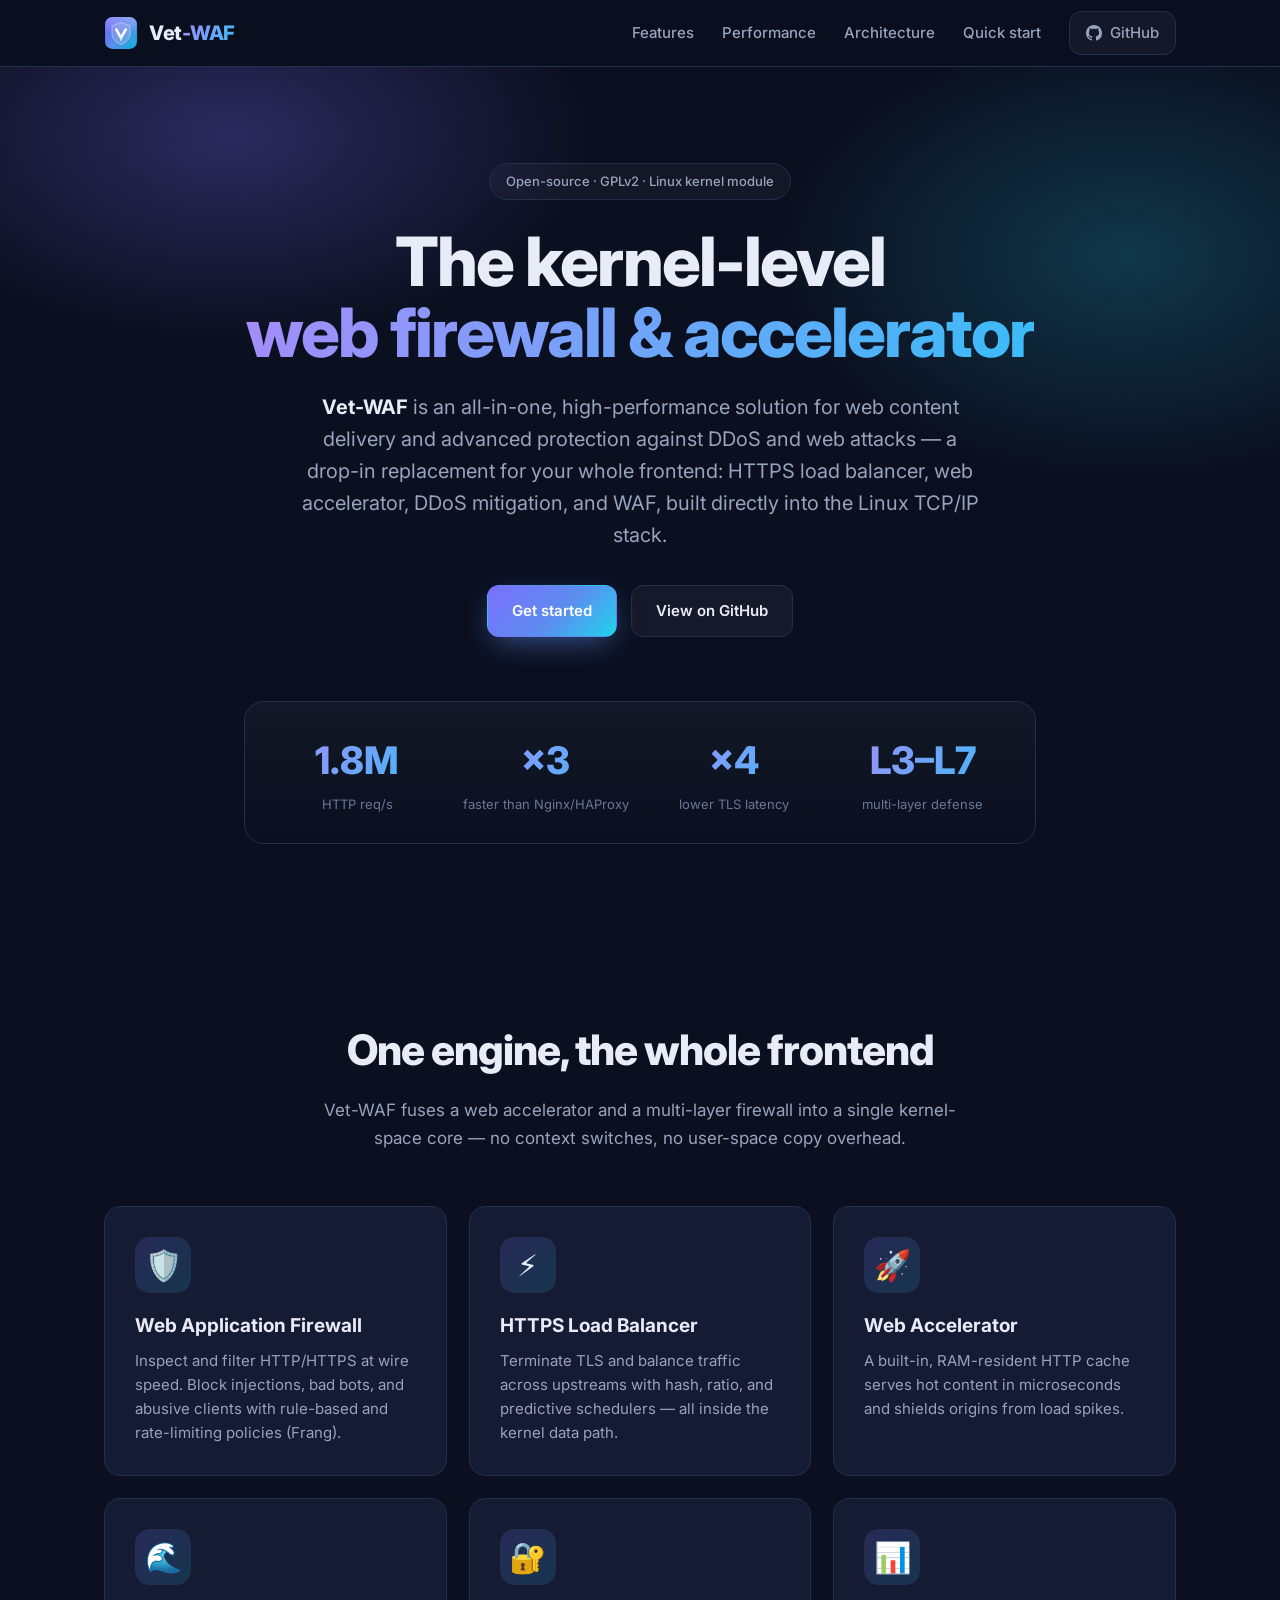
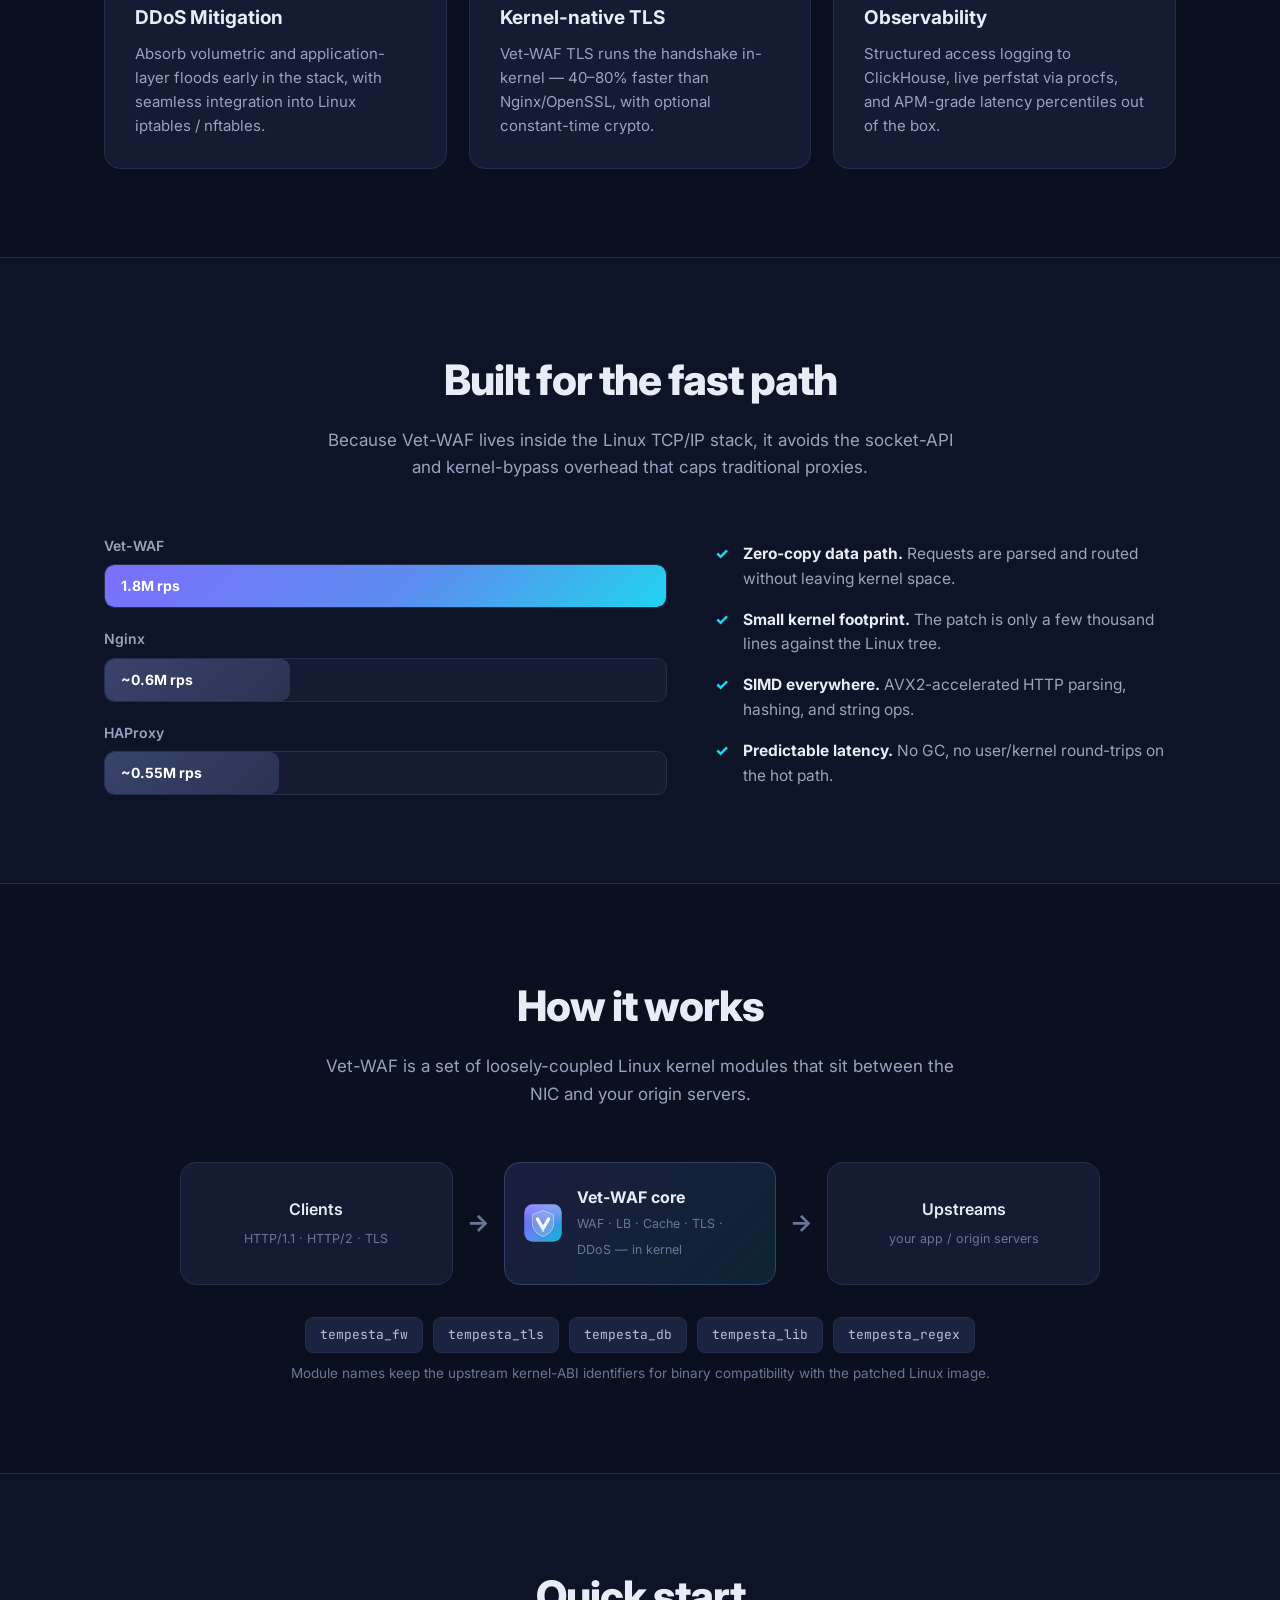
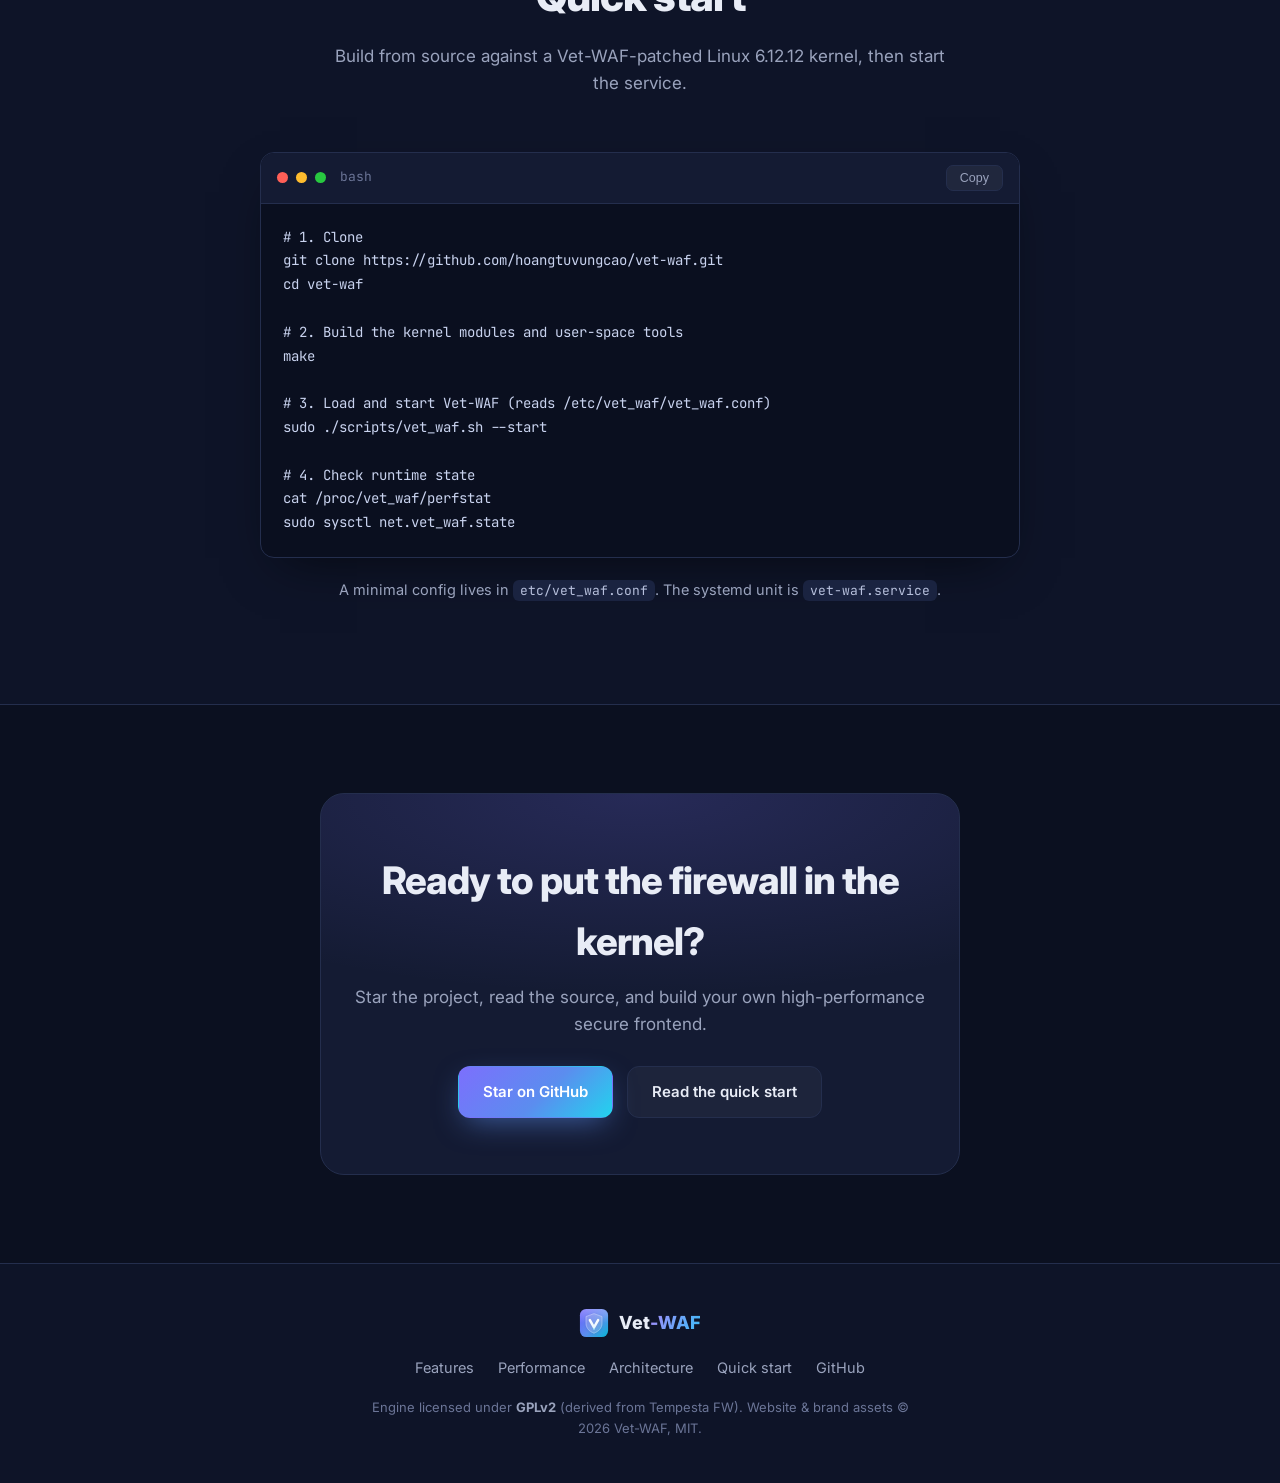
==== docs/index.html @ fe898db0 "Rebrand Tempesta FW → Vet-WAF and add GitHub Pages site Human-facing rebrand across sources, docs, c" ====
<!DOCTYPE html>
<html lang="en">
<head>
<meta charset="UTF-8">
<meta name="viewport" content="width=device-width, initial-scale=1.0">
<title>Vet-WAF — Kernel-level HTTPS Load Balancer, WAF &amp; ADC</title>
<meta name="description" content="Vet-WAF is an open-source, kernel-level hybrid of a web accelerator and a multi-layer firewall: an HTTPS load balancer, DDoS mitigation system, and web application firewall built into the Linux TCP/IP stack.">
<meta name="theme-color" content="#0b1020">
<link rel="canonical" href="https://hoangtuvungcao.github.io/vet-waf/">

<!-- Icons / PWA -->
<link rel="icon" href="assets/favicon.ico" sizes="any">
<link rel="icon" type="image/svg+xml" href="assets/favicon.svg">
<link rel="apple-touch-icon" href="assets/apple-touch-icon.png">
<link rel="manifest" href="site.webmanifest">

<!-- Open Graph / Twitter -->
<meta property="og:type" content="website">
<meta property="og:site_name" content="Vet-WAF">
<meta property="og:title" content="Vet-WAF — Kernel-level HTTPS Load Balancer, WAF &amp; ADC">
<meta property="og:description" content="Open-source, kernel-level hybrid of a web accelerator and a multi-layer firewall. Up to 1.8M HTTP req/s on commodity hardware.">
<meta property="og:url" content="https://hoangtuvungcao.github.io/vet-waf/">
<meta property="og:image" content="https://hoangtuvungcao.github.io/vet-waf/assets/og-image.png">
<meta name="twitter:card" content="summary_large_image">
<meta name="twitter:title" content="Vet-WAF — Kernel-level WAF &amp; ADC">
<meta name="twitter:description" content="Up to 1.8M HTTP req/s on commodity hardware. HTTPS load balancer · WAF · DDoS mitigation, built into the Linux kernel.">
<meta name="twitter:image" content="https://hoangtuvungcao.github.io/vet-waf/assets/og-image.png">

<link rel="preconnect" href="https://fonts.googleapis.com">
<link rel="preconnect" href="https://fonts.gstatic.com" crossorigin>
<link href="https://fonts.googleapis.com/css2?family=Inter:wght@400;500;600;700;800&family=JetBrains+Mono:wght@400;500&display=swap" rel="stylesheet">
<link rel="stylesheet" href="styles.css">
</head>
<body>

<!-- NAV -->
<header class="nav" id="nav">
  <div class="container nav__inner">
    <a class="brand" href="#top" aria-label="Vet-WAF home">
      <img src="assets/mark.svg" alt="" width="34" height="34" class="brand__mark">
      <span class="brand__name">Vet<span class="brand__accent">-WAF</span></span>
    </a>
    <nav class="nav__links" aria-label="Primary">
      <a href="#features">Features</a>
      <a href="#performance">Performance</a>
      <a href="#architecture">Architecture</a>
      <a href="#quickstart">Quick start</a>
      <a class="btn btn--ghost btn--sm" href="https://github.com/hoangtuvungcao/vet-waf" target="_blank" rel="noopener">
        <svg viewBox="0 0 16 16" width="16" height="16" aria-hidden="true" fill="currentColor"><path d="M8 0C3.58 0 0 3.58 0 8c0 3.54 2.29 6.53 5.47 7.59.4.07.55-.17.55-.38 0-.19-.01-.82-.01-1.49-2.01.37-2.53-.49-2.69-.94-.09-.23-.48-.94-.82-1.13-.28-.15-.68-.52-.01-.53.63-.01 1.08.58 1.23.82.72 1.21 1.87.87 2.33.66.07-.52.28-.87.51-1.07-1.78-.2-3.64-.89-3.64-3.95 0-.87.31-1.59.82-2.15-.08-.2-.36-1.02.08-2.12 0 0 .67-.21 2.2.82.64-.18 1.32-.27 2-.27.68 0 1.36.09 2 .27 1.53-1.04 2.2-.82 2.2-.82.44 1.1.16 1.92.08 2.12.51.56.82 1.27.82 2.15 0 3.07-1.87 3.75-3.65 3.95.29.25.54.73.54 1.48 0 1.07-.01 1.93-.01 2.2 0 .21.15.46.55.38A8.01 8.01 0 0 0 16 8c0-4.42-3.58-8-8-8z"/></svg>
        GitHub
      </a>
    </nav>
    <button class="nav__toggle" id="navToggle" aria-label="Toggle menu" aria-expanded="false">
      <span></span><span></span><span></span>
    </button>
  </div>
</header>

<main id="top">

<!-- HERO -->
<section class="hero">
  <div class="hero__glow" aria-hidden="true"></div>
  <div class="container hero__inner">
    <div class="badge">Open-source · GPLv2 · Linux kernel module</div>
    <h1 class="hero__title">
      The kernel-level<br>
      <span class="grad-text">web firewall &amp; accelerator</span>
    </h1>
    <p class="hero__lead">
      <strong>Vet-WAF</strong> is an all-in-one, high-performance solution for web content delivery
      and advanced protection against DDoS and web attacks — a drop-in replacement for your whole
      frontend: HTTPS load balancer, web accelerator, DDoS mitigation, and WAF, built directly into
      the Linux TCP/IP stack.
    </p>
    <div class="hero__cta">
      <a class="btn btn--primary" href="#quickstart">Get started</a>
      <a class="btn btn--ghost" href="https://github.com/hoangtuvungcao/vet-waf" target="_blank" rel="noopener">View on GitHub</a>
    </div>
    <div class="hero__stats">
      <div class="stat"><div class="stat__num">1.8M</div><div class="stat__label">HTTP req/s</div></div>
      <div class="stat"><div class="stat__num">×3</div><div class="stat__label">faster than Nginx/HAProxy</div></div>
      <div class="stat"><div class="stat__num">×4</div><div class="stat__label">lower TLS latency</div></div>
      <div class="stat"><div class="stat__num">L3–L7</div><div class="stat__label">multi-layer defense</div></div>
    </div>
  </div>
</section>

<!-- FEATURES -->
<section class="section" id="features">
  <div class="container">
    <div class="section__head">
      <h2 class="section__title">One engine, the whole frontend</h2>
      <p class="section__sub">Vet-WAF fuses a web accelerator and a multi-layer firewall into a single kernel-space core — no context switches, no user-space copy overhead.</p>
    </div>
    <div class="grid grid--3">
      <article class="card">
        <div class="card__icon">🛡️</div>
        <h3>Web Application Firewall</h3>
        <p>Inspect and filter HTTP/HTTPS at wire speed. Block injections, bad bots, and abusive clients with rule-based and rate-limiting policies (Frang).</p>
      </article>
      <article class="card">
        <div class="card__icon">⚡</div>
        <h3>HTTPS Load Balancer</h3>
        <p>Terminate TLS and balance traffic across upstreams with hash, ratio, and predictive schedulers — all inside the kernel data path.</p>
      </article>
      <article class="card">
        <div class="card__icon">🚀</div>
        <h3>Web Accelerator</h3>
        <p>A built-in, RAM-resident HTTP cache serves hot content in microseconds and shields origins from load spikes.</p>
      </article>
      <article class="card">
        <div class="card__icon">🌊</div>
        <h3>DDoS Mitigation</h3>
        <p>Absorb volumetric and application-layer floods early in the stack, with seamless integration into Linux iptables / nftables.</p>
      </article>
      <article class="card">
        <div class="card__icon">🔐</div>
        <h3>Kernel-native TLS</h3>
        <p>Vet-WAF TLS runs the handshake in-kernel — 40–80% faster than Nginx/OpenSSL, with optional constant-time crypto.</p>
      </article>
      <article class="card">
        <div class="card__icon">📊</div>
        <h3>Observability</h3>
        <p>Structured access logging to ClickHouse, live perfstat via procfs, and APM-grade latency percentiles out of the box.</p>
      </article>
    </div>
  </div>
</section>

<!-- PERFORMANCE -->
<section class="section section--alt" id="performance">
  <div class="container">
    <div class="section__head">
      <h2 class="section__title">Built for the fast path</h2>
      <p class="section__sub">Because Vet-WAF lives inside the Linux TCP/IP stack, it avoids the socket-API and kernel-bypass overhead that caps traditional proxies.</p>
    </div>
    <div class="perf">
      <div class="perf__bars">
        <div class="bar"><span class="bar__name">Vet-WAF</span><div class="bar__track"><div class="bar__fill" style="--w:100%"><b>1.8M rps</b></div></div></div>
        <div class="bar"><span class="bar__name">Nginx</span><div class="bar__track"><div class="bar__fill bar__fill--muted" style="--w:33%"><b>~0.6M rps</b></div></div></div>
        <div class="bar"><span class="bar__name">HAProxy</span><div class="bar__track"><div class="bar__fill bar__fill--muted" style="--w:31%"><b>~0.55M rps</b></div></div></div>
      </div>
      <ul class="perf__points">
        <li><b>Zero-copy data path.</b> Requests are parsed and routed without leaving kernel space.</li>
        <li><b>Small kernel footprint.</b> The patch is only a few thousand lines against the Linux tree.</li>
        <li><b>SIMD everywhere.</b> AVX2-accelerated HTTP parsing, hashing, and string ops.</li>
        <li><b>Predictable latency.</b> No GC, no user/kernel round-trips on the hot path.</li>
      </ul>
    </div>
  </div>
</section>

<!-- ARCHITECTURE -->
<section class="section" id="architecture">
  <div class="container">
    <div class="section__head">
      <h2 class="section__title">How it works</h2>
      <p class="section__sub">Vet-WAF is a set of loosely-coupled Linux kernel modules that sit between the NIC and your origin servers.</p>
    </div>
    <div class="arch">
      <div class="arch__row">
        <div class="node node--client">Clients<br><small>HTTP/1.1 · HTTP/2 · TLS</small></div>
        <div class="arrow">→</div>
        <div class="node node--core">
          <img src="assets/mark.svg" alt="" width="40" height="40">
          <div>
            <b>Vet-WAF core</b><br>
            <small>WAF · LB · Cache · TLS · DDoS — in kernel</small>
          </div>
        </div>
        <div class="arrow">→</div>
        <div class="node node--origin">Upstreams<br><small>your app / origin servers</small></div>
      </div>
      <div class="arch__mods">
        <span class="mod">tempesta_fw</span>
        <span class="mod">tempesta_tls</span>
        <span class="mod">tempesta_db</span>
        <span class="mod">tempesta_lib</span>
        <span class="mod">tempesta_regex</span>
      </div>
      <p class="arch__note">Module names keep the upstream kernel-ABI identifiers for binary compatibility with the patched Linux image.</p>
    </div>
  </div>
</section>

<!-- QUICK START -->
<section class="section section--alt" id="quickstart">
  <div class="container">
    <div class="section__head">
      <h2 class="section__title">Quick start</h2>
      <p class="section__sub">Build from source against a Vet-WAF-patched Linux 6.12.12 kernel, then start the service.</p>
    </div>
    <div class="code">
      <div class="code__bar">
        <span class="dot"></span><span class="dot"></span><span class="dot"></span>
        <span class="code__title">bash</span>
        <button class="code__copy" data-copy>Copy</button>
      </div>
<pre><code># 1. Clone
git clone https://github.com/hoangtuvungcao/vet-waf.git
cd vet-waf

# 2. Build the kernel modules and user-space tools
make

# 3. Load and start Vet-WAF (reads /etc/vet_waf/vet_waf.conf)
sudo ./scripts/vet_waf.sh --start

# 4. Check runtime state
cat /proc/vet_waf/perfstat
sudo sysctl net.vet_waf.state
</code></pre>
    </div>
    <p class="quickstart__hint">A minimal config lives in <code>etc/vet_waf.conf</code>. The systemd unit is <code>vet-waf.service</code>.</p>
  </div>
</section>

<!-- CTA -->
<section class="cta">
  <div class="container cta__inner">
    <h2>Ready to put the firewall in the kernel?</h2>
    <p>Star the project, read the source, and build your own high-performance secure frontend.</p>
    <div class="hero__cta">
      <a class="btn btn--primary" href="https://github.com/hoangtuvungcao/vet-waf" target="_blank" rel="noopener">Star on GitHub</a>
      <a class="btn btn--ghost" href="#quickstart">Read the quick start</a>
    </div>
  </div>
</section>

</main>

<!-- FOOTER -->
<footer class="footer">
  <div class="container footer__inner">
    <div class="footer__brand">
      <img src="assets/mark.svg" alt="" width="30" height="30">
      <span class="brand__name">Vet<span class="brand__accent">-WAF</span></span>
    </div>
    <nav class="footer__links" aria-label="Footer">
      <a href="#features">Features</a>
      <a href="#performance">Performance</a>
      <a href="#architecture">Architecture</a>
      <a href="#quickstart">Quick start</a>
      <a href="https://github.com/hoangtuvungcao/vet-waf" target="_blank" rel="noopener">GitHub</a>
    </nav>
    <p class="footer__legal">
      Engine licensed under <b>GPLv2</b> (derived from Tempesta FW). Website &amp; brand assets © 2026 Vet-WAF, MIT.
    </p>
  </div>
</footer>

<script src="main.js"></script>
</body>
</html>
---- docs/styles.css ----
/* ============ Vet-WAF site ============ */
:root{
  --bg:#0b1020;
  --bg-alt:#0e1428;
  --surface:#141b33;
  --surface-2:#1a2340;
  --border:#242e4d;
  --text:#e8ecf6;
  --muted:#9aa3bd;
  --muted-2:#6b7597;
  --indigo:#6d5efc;
  --blue:#5b8def;
  --cyan:#22d3ee;
  --grad:linear-gradient(135deg,#7c6ffd 0%,#5b8def 55%,#22d3ee 100%);
  --grad-text:linear-gradient(120deg,#a78bfa,#38bdf8);
  --radius:16px;
  --shadow:0 20px 50px -20px rgba(0,0,0,.6);
  --container:1120px;
}
*{box-sizing:border-box}
html{scroll-behavior:smooth}
body{
  margin:0;background:var(--bg);color:var(--text);
  font-family:'Inter',system-ui,-apple-system,'Segoe UI',Roboto,sans-serif;
  line-height:1.6;-webkit-font-smoothing:antialiased;overflow-x:hidden;
}
a{color:inherit;text-decoration:none}
img{max-width:100%;display:block}
.container{width:100%;max-width:var(--container);margin:0 auto;padding:0 24px}
.grad-text{background:var(--grad-text);-webkit-background-clip:text;background-clip:text;color:transparent}

/* ---- buttons ---- */
.btn{
  display:inline-flex;align-items:center;gap:8px;justify-content:center;
  padding:13px 24px;border-radius:12px;font-weight:600;font-size:15px;
  border:1px solid transparent;cursor:pointer;transition:transform .15s ease,box-shadow .2s ease,background .2s ease;
}
.btn:hover{transform:translateY(-2px)}
.btn--primary{background:var(--grad);color:#fff;box-shadow:0 10px 30px -8px rgba(91,141,239,.6)}
.btn--primary:hover{box-shadow:0 16px 40px -8px rgba(91,141,239,.75)}
.btn--ghost{background:rgba(255,255,255,.04);border-color:var(--border);color:var(--text)}
.btn--ghost:hover{background:rgba(255,255,255,.08);border-color:#33406b}
.btn--sm{padding:9px 16px;font-size:14px}

/* ---- nav ---- */
.nav{position:sticky;top:0;z-index:50;backdrop-filter:blur(12px);
  background:rgba(11,16,32,.72);border-bottom:1px solid var(--border)}
.nav__inner{display:flex;align-items:center;justify-content:space-between;height:66px}
.brand{display:flex;align-items:center;gap:11px;font-weight:800;font-size:20px;letter-spacing:-.5px}
.brand__accent{background:var(--grad-text);-webkit-background-clip:text;background-clip:text;color:transparent}
.nav__links{display:flex;align-items:center;gap:28px}
.nav__links a{color:var(--muted);font-weight:500;font-size:15px;transition:color .15s}
.nav__links a:hover{color:var(--text)}
.nav__toggle{display:none;flex-direction:column;gap:5px;background:none;border:0;cursor:pointer;padding:8px}
.nav__toggle span{width:24px;height:2px;background:var(--text);border-radius:2px;transition:.25s}

/* ---- hero ---- */
.hero{position:relative;padding:96px 0 84px;overflow:hidden}
.hero__glow{position:absolute;inset:0;z-index:0;pointer-events:none;
  background:
    radial-gradient(600px 340px at 18% 8%,rgba(124,111,253,.28),transparent 60%),
    radial-gradient(560px 360px at 88% 22%,rgba(34,211,238,.20),transparent 62%);}
.hero__inner{position:relative;z-index:1;text-align:center;max-width:840px}
.badge{display:inline-block;padding:7px 16px;border:1px solid var(--border);
  border-radius:100px;background:rgba(255,255,255,.03);color:var(--muted);
  font-size:13px;font-weight:500;margin-bottom:26px}
.hero__title{font-size:clamp(38px,6vw,68px);line-height:1.05;font-weight:800;
  letter-spacing:-2px;margin:0 0 22px}
.hero__lead{font-size:clamp(16px,2.2vw,20px);color:var(--muted);max-width:680px;margin:0 auto 34px}
.hero__lead strong{color:var(--text)}
.hero__cta{display:flex;gap:14px;justify-content:center;flex-wrap:wrap}
.hero__stats{display:grid;grid-template-columns:repeat(4,1fr);gap:20px;
  margin-top:64px;padding:28px;border:1px solid var(--border);border-radius:20px;
  background:linear-gradient(180deg,rgba(255,255,255,.03),rgba(255,255,255,0))}
.stat__num{font-size:clamp(26px,4vw,38px);font-weight:800;
  background:var(--grad-text);-webkit-background-clip:text;background-clip:text;color:transparent}
.stat__label{font-size:13px;color:var(--muted-2);margin-top:4px}

/* ---- sections ---- */
.section{padding:88px 0}
.section--alt{background:var(--bg-alt);border-top:1px solid var(--border);border-bottom:1px solid var(--border)}
.section__head{text-align:center;max-width:640px;margin:0 auto 54px}
.section__title{font-size:clamp(28px,4vw,42px);font-weight:800;letter-spacing:-1px;margin:0 0 14px}
.section__sub{color:var(--muted);font-size:17px;margin:0}

/* ---- grid / cards ---- */
.grid{display:grid;gap:22px}
.grid--3{grid-template-columns:repeat(3,1fr)}
.card{padding:30px;border:1px solid var(--border);border-radius:var(--radius);
  background:var(--surface);transition:transform .18s ease,border-color .18s ease,box-shadow .18s ease}
.card:hover{transform:translateY(-4px);border-color:#33406b;box-shadow:var(--shadow)}
.card__icon{font-size:30px;width:56px;height:56px;display:grid;place-items:center;
  border-radius:14px;background:linear-gradient(135deg,rgba(124,111,253,.18),rgba(34,211,238,.14));
  border:1px solid var(--border);margin-bottom:18px}
.card h3{margin:0 0 8px;font-size:19px;font-weight:700}
.card p{margin:0;color:var(--muted);font-size:15px}

/* ---- performance ---- */
.perf{display:grid;grid-template-columns:1.1fr .9fr;gap:48px;align-items:center}
.perf__bars{display:flex;flex-direction:column;gap:20px}
.bar__name{display:block;font-size:14px;color:var(--muted);margin-bottom:7px;font-weight:600}
.bar__track{background:var(--surface);border:1px solid var(--border);border-radius:10px;height:44px;overflow:hidden}
.bar__fill{height:100%;width:var(--w);background:var(--grad);display:flex;align-items:center;
  padding-left:16px;border-radius:9px;animation:grow 1.1s cubic-bezier(.2,.8,.2,1) both}
.bar__fill b{color:#fff;font-size:14px;font-weight:700}
.bar__fill--muted{background:linear-gradient(135deg,#39436b,#2b3352)}
@keyframes grow{from{width:0}}
.perf__points{list-style:none;padding:0;margin:0;display:flex;flex-direction:column;gap:16px}
.perf__points li{padding-left:28px;position:relative;color:var(--muted);font-size:15.5px}
.perf__points li b{color:var(--text)}
.perf__points li::before{content:"✓";position:absolute;left:0;top:0;color:var(--cyan);font-weight:800}

/* ---- architecture ---- */
.arch{max-width:920px;margin:0 auto;text-align:center}
.arch__row{display:flex;align-items:stretch;justify-content:center;gap:14px;flex-wrap:wrap}
.node{flex:1;min-width:180px;padding:22px 18px;border:1px solid var(--border);border-radius:var(--radius);
  background:var(--surface);font-weight:600;display:flex;flex-direction:column;justify-content:center;gap:6px}
.node small{color:var(--muted-2);font-weight:400;font-size:12.5px}
.node--core{background:linear-gradient(135deg,rgba(124,111,253,.14),rgba(34,211,238,.10));
  border-color:#33406b;flex-direction:row;align-items:center;gap:14px;text-align:left}
.node--core img{flex:none}
.arrow{display:flex;align-items:center;color:var(--muted-2);font-size:24px;font-weight:700}
.arch__mods{display:flex;gap:10px;flex-wrap:wrap;justify-content:center;margin:32px 0 10px}
.mod{font-family:'JetBrains Mono',monospace;font-size:13px;padding:7px 14px;border-radius:8px;
  background:var(--surface-2);border:1px solid var(--border);color:#b7c0dc}
.arch__note{color:var(--muted-2);font-size:13.5px;margin:6px 0 0}

/* ---- code block ---- */
.code{max-width:760px;margin:0 auto;border:1px solid var(--border);border-radius:14px;
  overflow:hidden;background:#0a0f1f;box-shadow:var(--shadow)}
.code__bar{display:flex;align-items:center;gap:8px;padding:12px 16px;background:var(--surface);
  border-bottom:1px solid var(--border)}
.dot{width:11px;height:11px;border-radius:50%;background:#3b456b}
.dot:nth-child(1){background:#ff5f57}.dot:nth-child(2){background:#febc2e}.dot:nth-child(3){background:#28c840}
.code__title{margin-left:6px;color:var(--muted-2);font-size:13px;font-family:'JetBrains Mono',monospace}
.code__copy{margin-left:auto;background:rgba(255,255,255,.05);border:1px solid var(--border);
  color:var(--muted);padding:5px 13px;border-radius:7px;font-size:12.5px;cursor:pointer;transition:.15s}
.code__copy:hover{background:rgba(255,255,255,.1);color:var(--text)}
.code pre{margin:0;padding:22px;overflow-x:auto}
.code code{font-family:'JetBrains Mono',monospace;font-size:14px;line-height:1.7;color:#c9d3ef}
.quickstart__hint{text-align:center;color:var(--muted);margin-top:20px;font-size:14.5px}
.quickstart__hint code,.arch code{font-family:'JetBrains Mono',monospace;background:var(--surface-2);
  padding:2px 7px;border-radius:6px;font-size:13px;color:#b7c0dc}

/* ---- cta ---- */
.cta{padding:88px 0}
.cta__inner{text-align:center;max-width:640px;padding:56px 32px;margin:0 auto;
  border:1px solid var(--border);border-radius:24px;
  background:radial-gradient(600px 200px at 50% 0%,rgba(124,111,253,.18),transparent),var(--surface)}
.cta h2{font-size:clamp(26px,4vw,38px);font-weight:800;letter-spacing:-1px;margin:0 0 12px}
.cta p{color:var(--muted);margin:0 0 28px;font-size:17px}

/* ---- footer ---- */
.footer{border-top:1px solid var(--border);background:var(--bg-alt);padding:44px 0}
.footer__inner{display:flex;flex-direction:column;align-items:center;gap:18px;text-align:center}
.footer__brand{display:flex;align-items:center;gap:10px;font-weight:800;font-size:18px}
.footer__links{display:flex;gap:24px;flex-wrap:wrap;justify-content:center}
.footer__links a{color:var(--muted);font-size:14.5px;transition:color .15s}
.footer__links a:hover{color:var(--text)}
.footer__legal{color:var(--muted-2);font-size:13px;margin:0;max-width:560px}
.footer__legal b{color:var(--muted)}

/* ---- responsive ---- */
@media(max-width:860px){
  .perf{grid-template-columns:1fr;gap:36px}
  .grid--3{grid-template-columns:1fr 1fr}
}
@media(max-width:720px){
  .nav__links{position:fixed;inset:66px 0 auto 0;flex-direction:column;gap:0;
    background:rgba(11,16,32,.97);border-bottom:1px solid var(--border);
    padding:8px 0;transform:translateY(-140%);transition:transform .28s ease;align-items:stretch}
  .nav__links.open{transform:translateY(0)}
  .nav__links a{padding:14px 24px}
  .nav__links .btn{margin:8px 24px}
  .nav__toggle{display:flex}
  .nav__toggle.open span:nth-child(1){transform:translateY(7px) rotate(45deg)}
  .nav__toggle.open span:nth-child(2){opacity:0}
  .nav__toggle.open span:nth-child(3){transform:translateY(-7px) rotate(-45deg)}
  .hero__stats{grid-template-columns:1fr 1fr;gap:16px}
  .grid--3{grid-template-columns:1fr}
  .arrow,.arch__row{flex-direction:column}
  .arch__row .arrow{transform:rotate(90deg)}
}
/* ---- reveal on scroll (only when JS is active) ---- */
.js .reveal{opacity:0;transform:translateY(18px);transition:opacity .6s ease,transform .6s ease}
.js .reveal.in{opacity:1;transform:none}

@media(prefers-reduced-motion:reduce){
  *{animation:none!important;scroll-behavior:auto!important;transition:none!important}
  .js .reveal{opacity:1!important;transform:none!important}
}
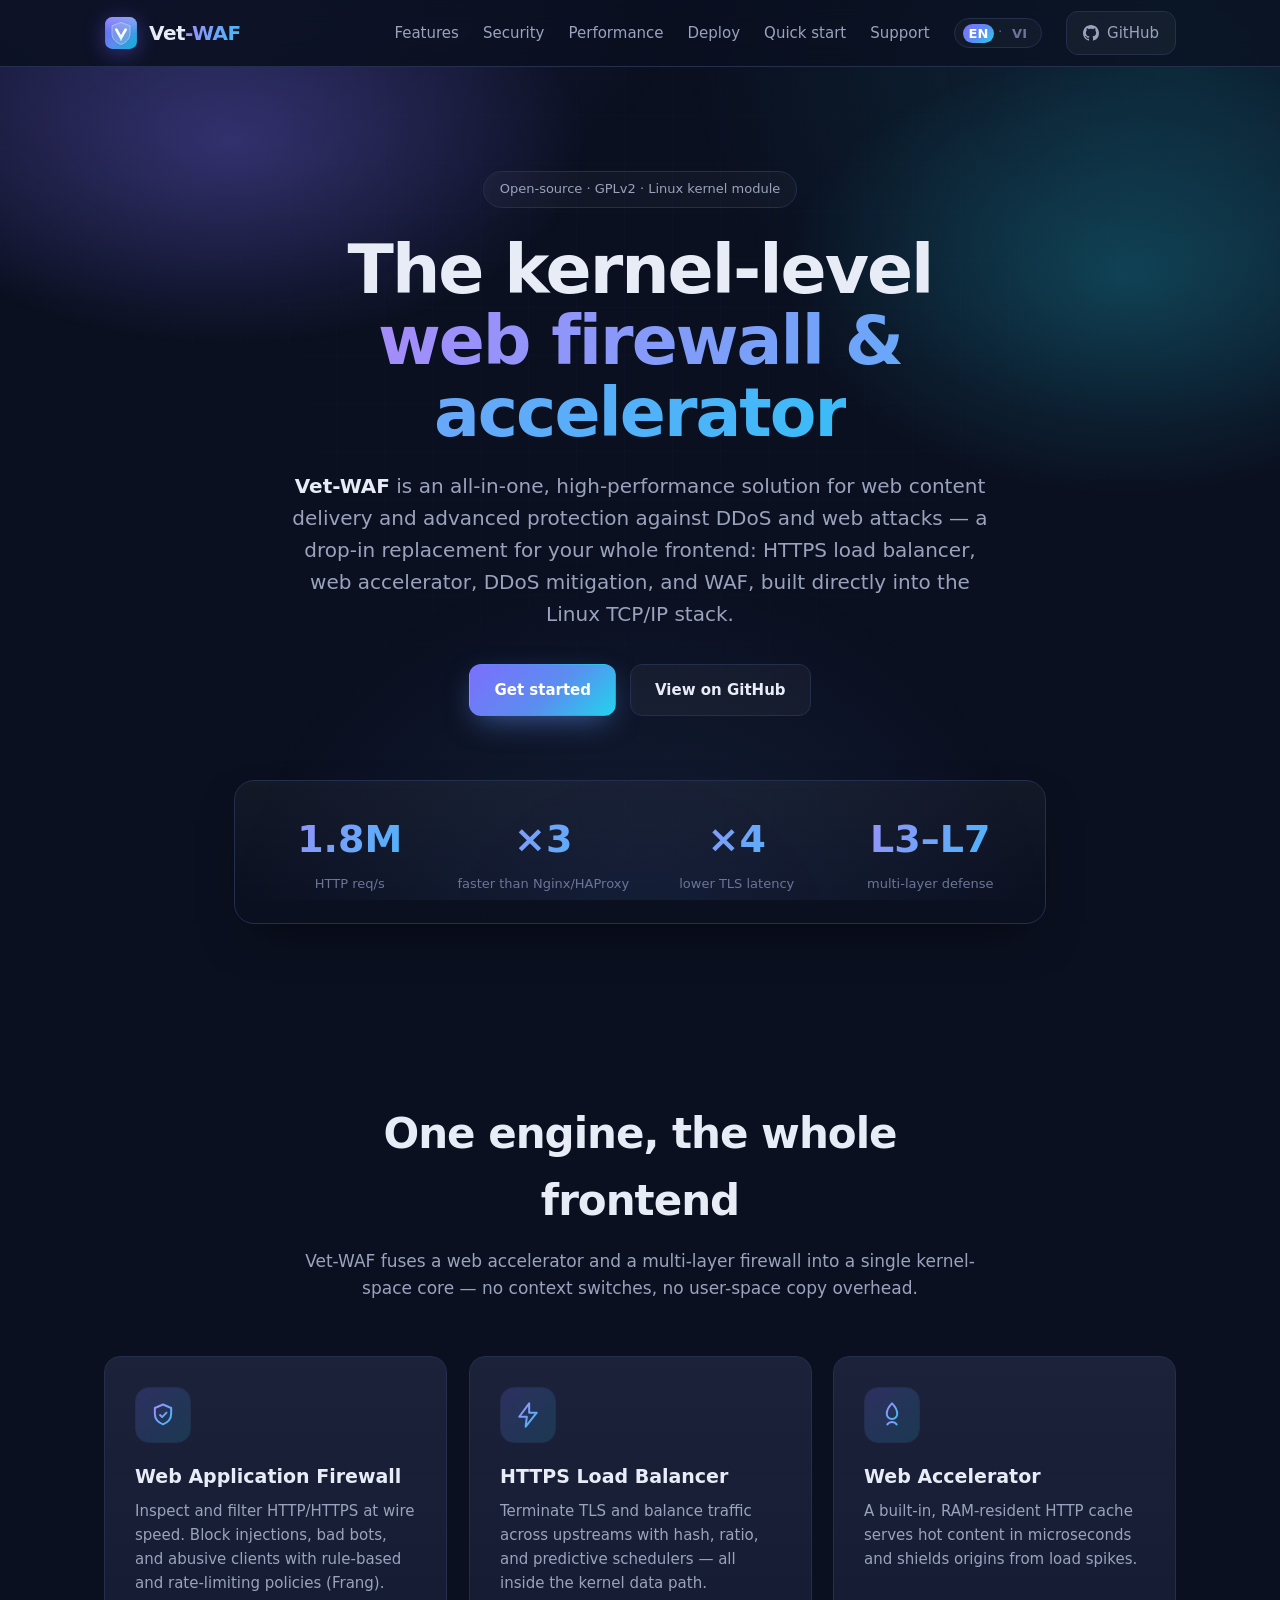
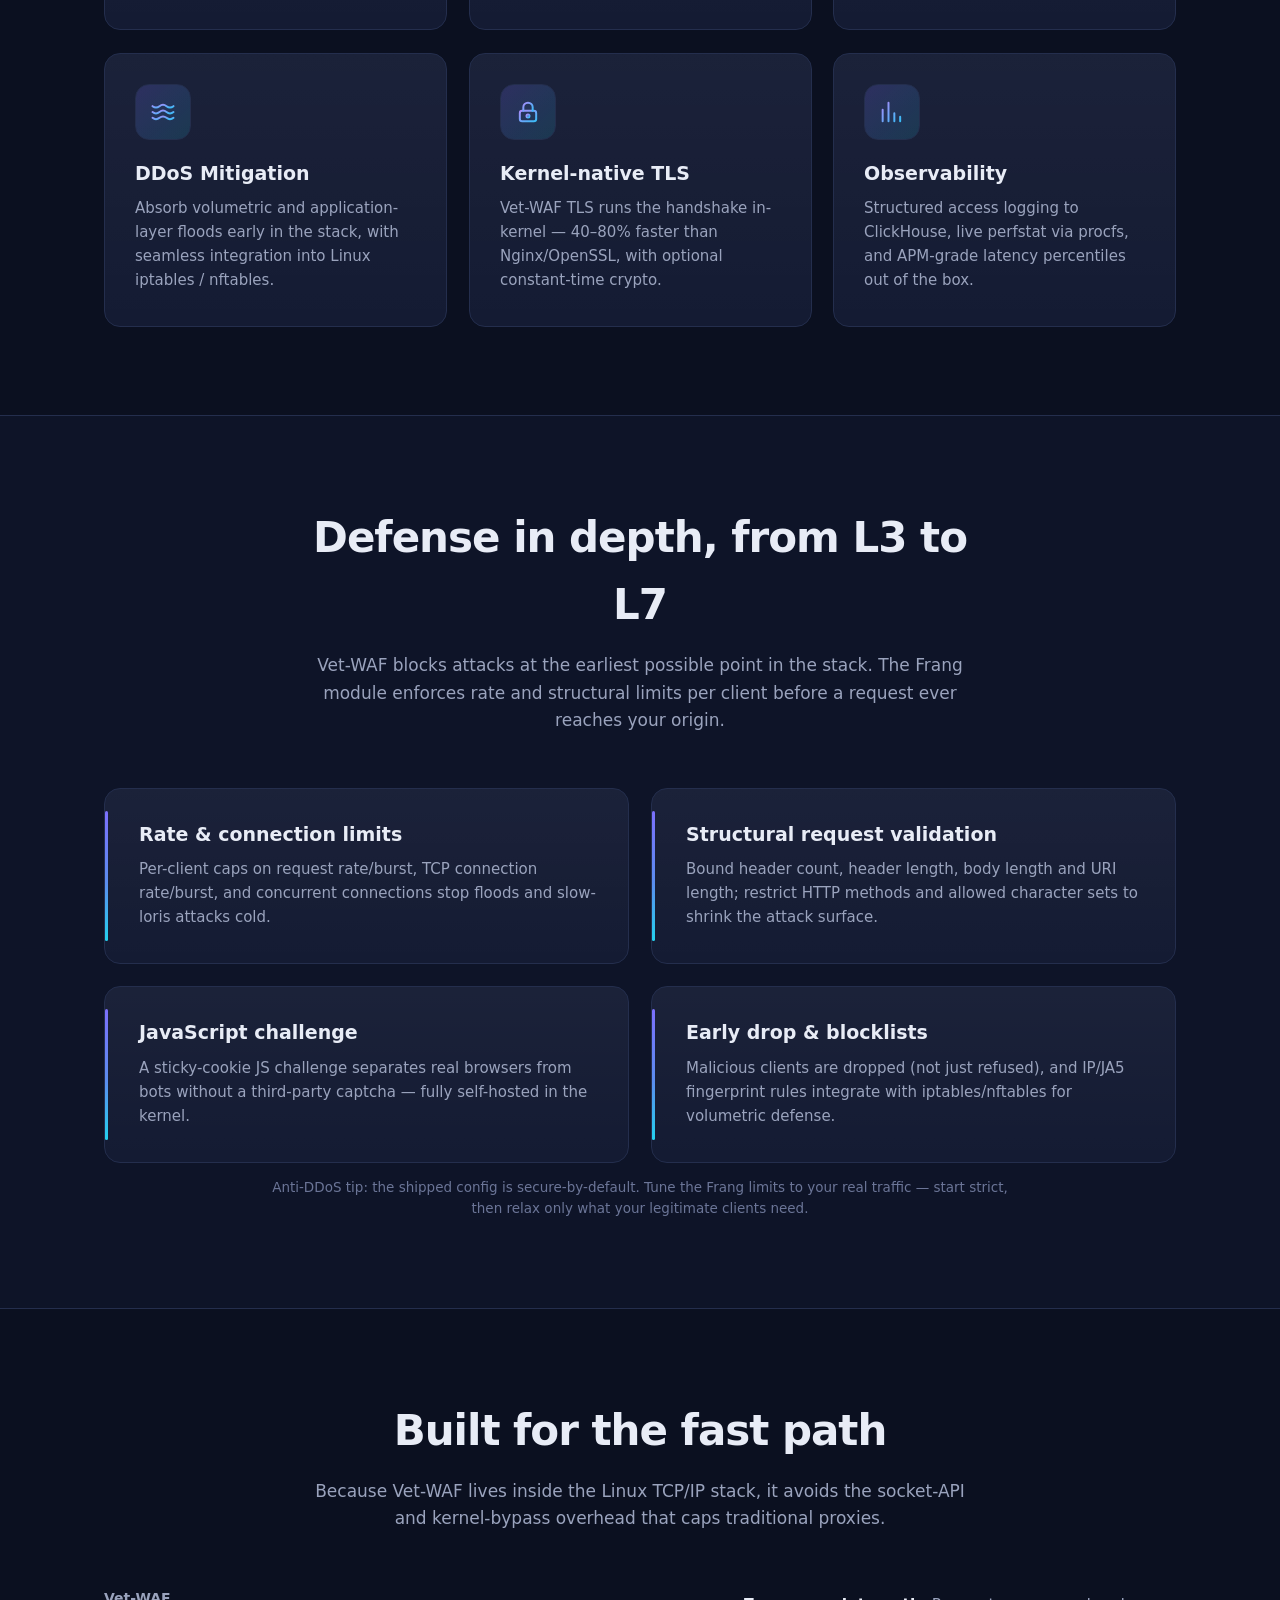
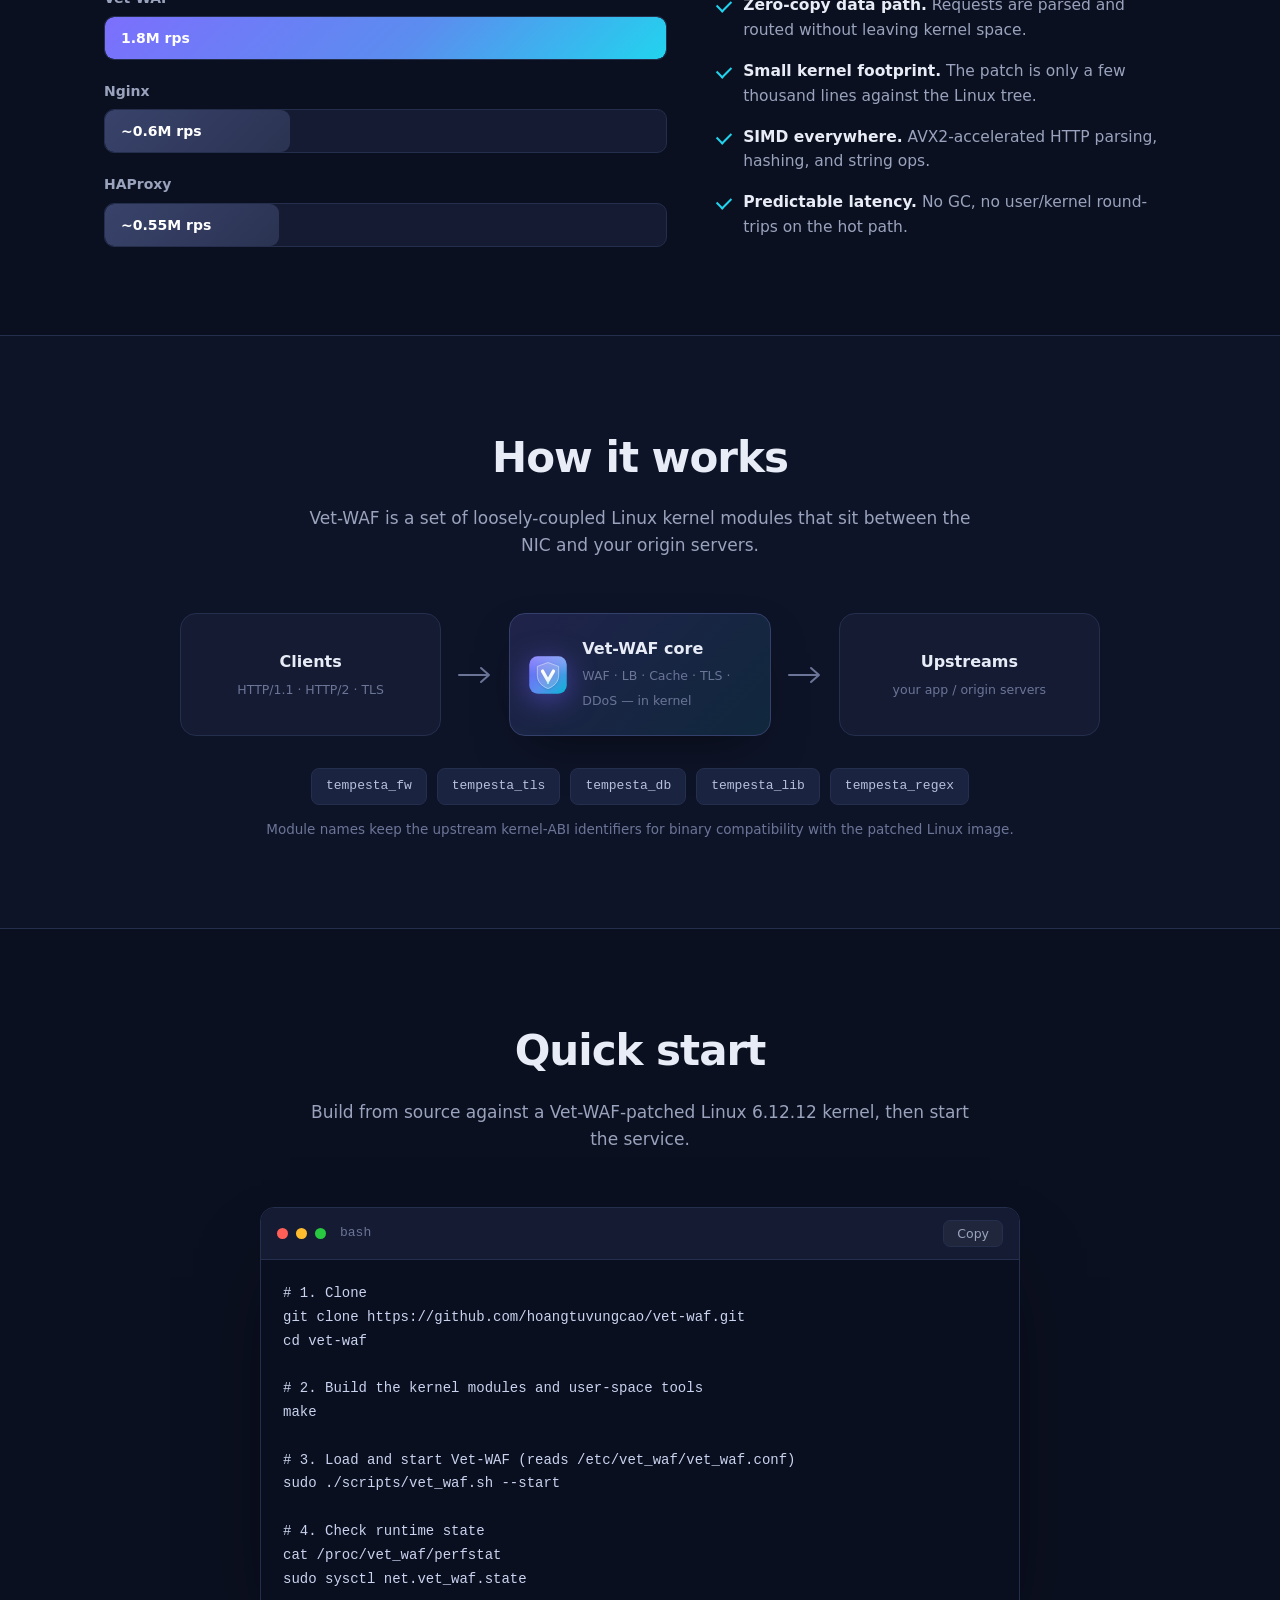
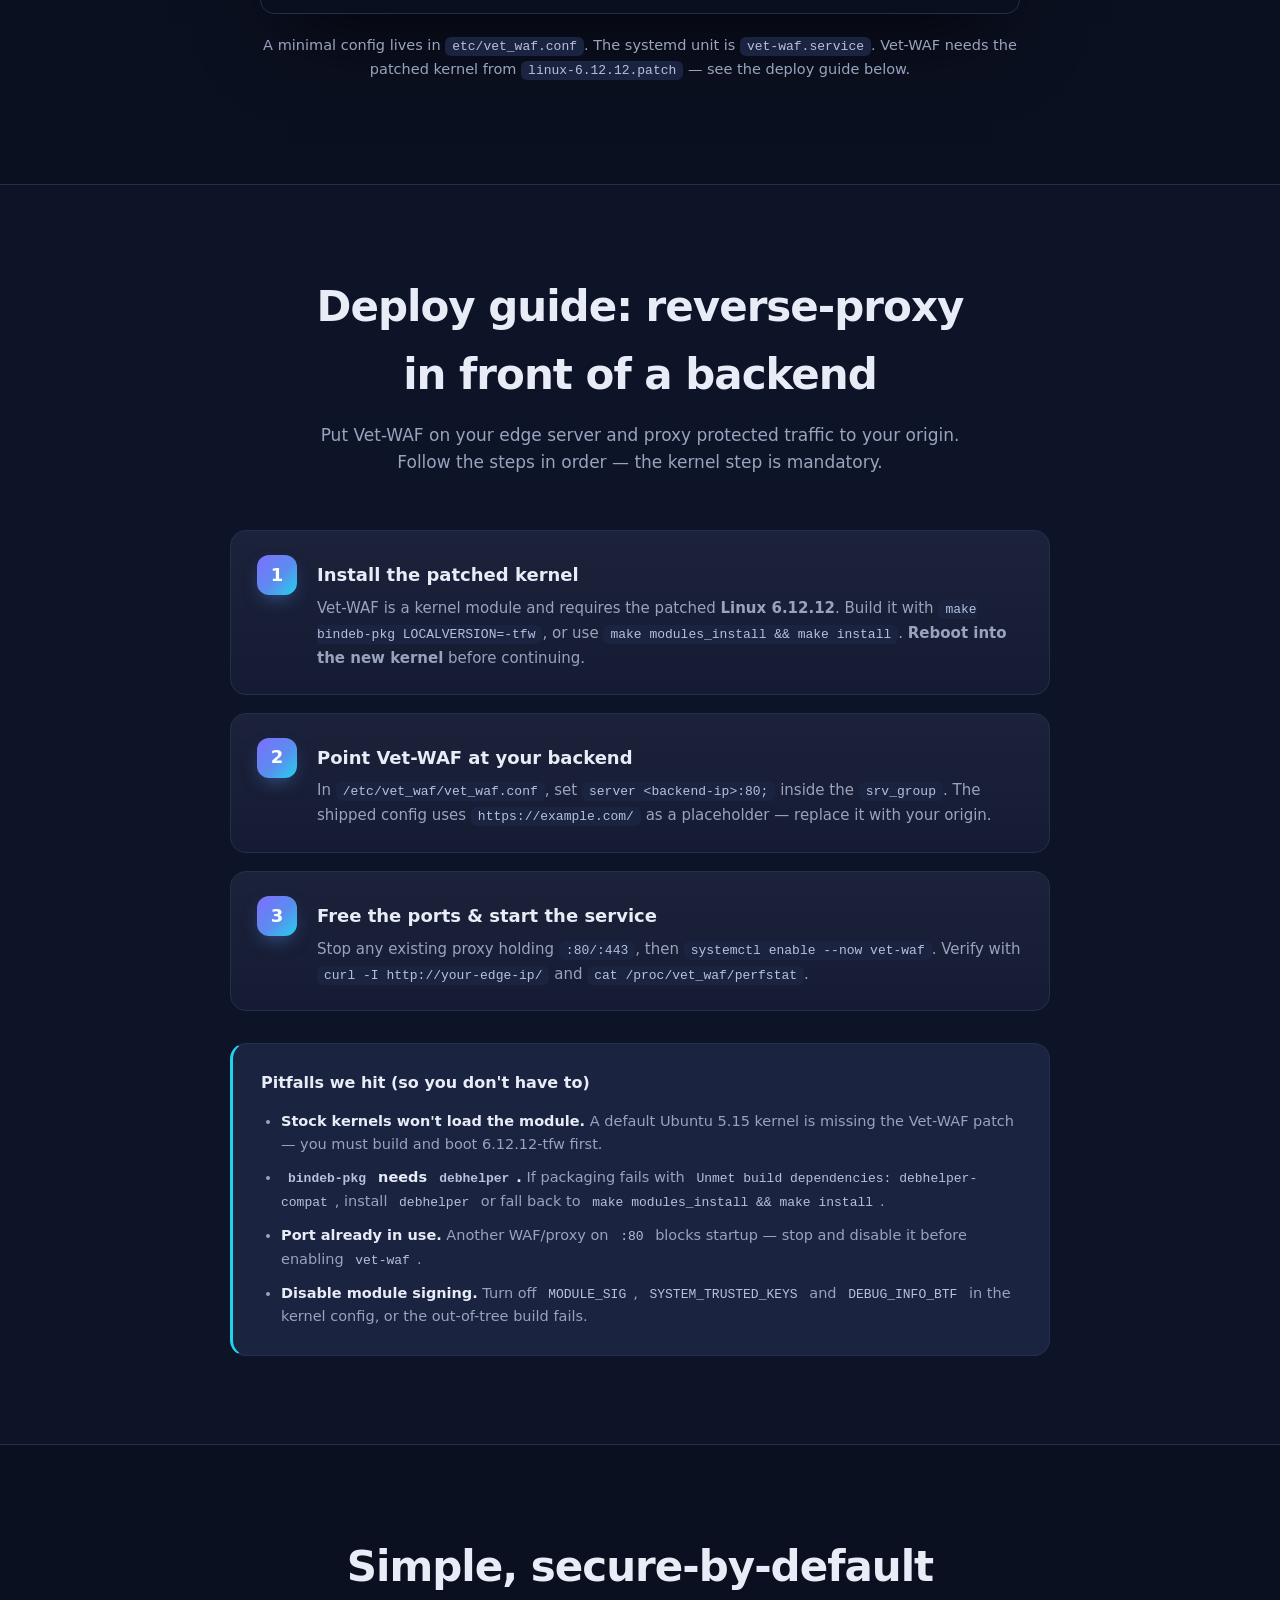
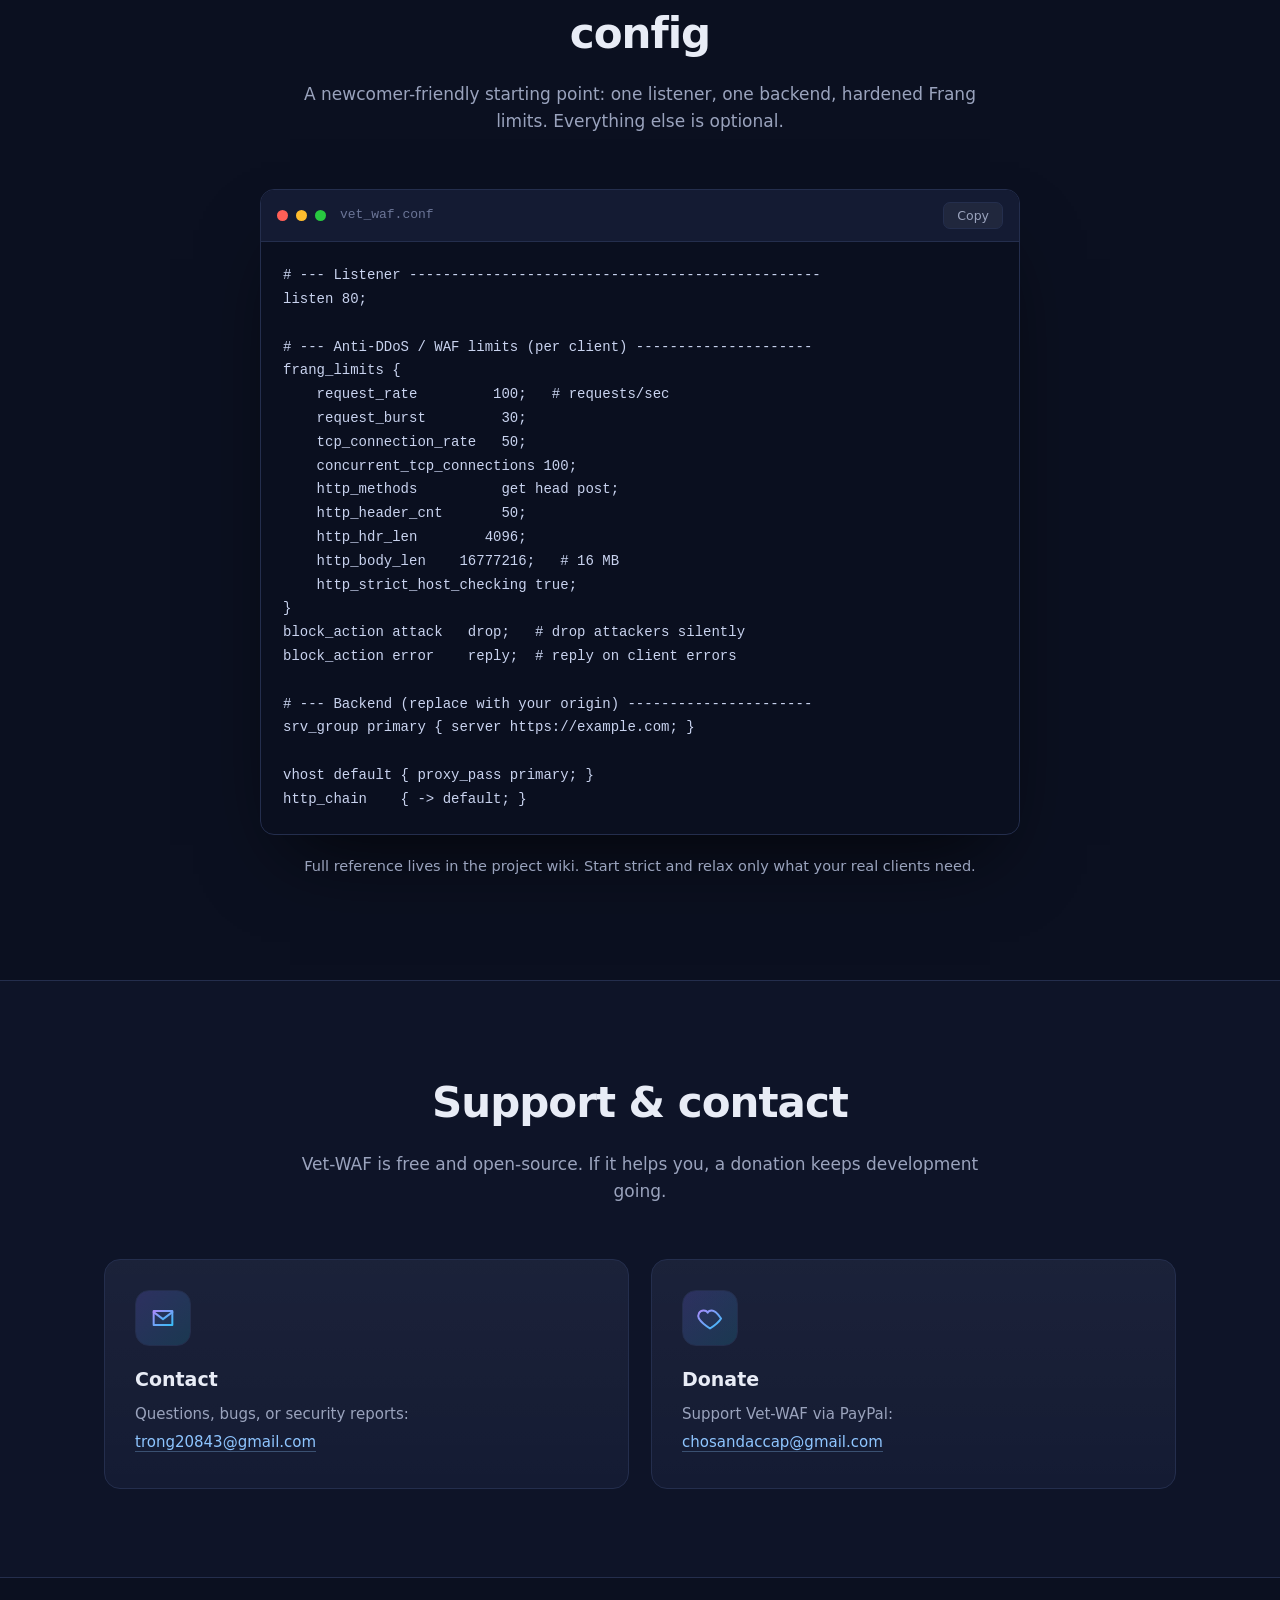
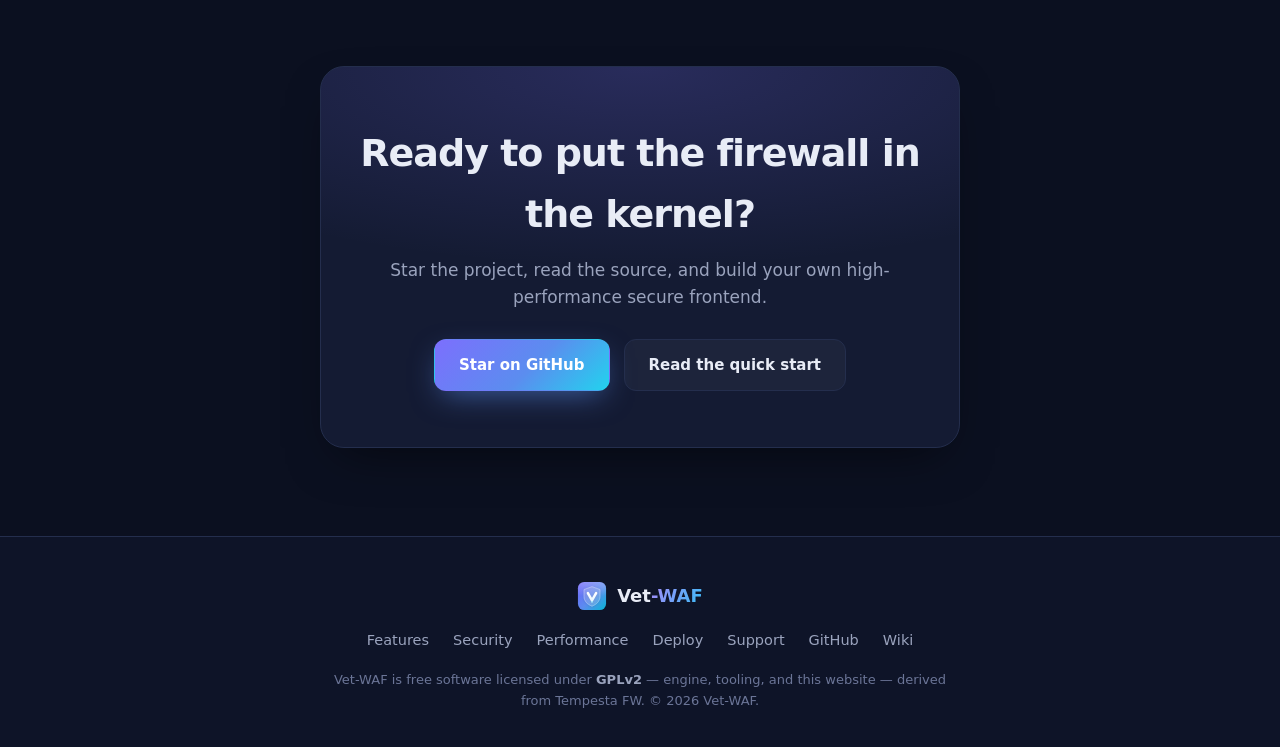
==== commit e55cd000: "Harden config, GPLv2-only licensing, bilingual 3D site, VPS deploy staging Security & config - Rewri" ====
--- a/docs/index.html
+++ b/docs/index.html
@@ -1,11 +1,13 @@
 <!DOCTYPE html>
-<html lang="en">
+<html lang="en" data-lang="en">
 <head>
 <meta charset="UTF-8">
 <meta name="viewport" content="width=device-width, initial-scale=1.0">
 <title>Vet-WAF — Kernel-level HTTPS Load Balancer, WAF &amp; ADC</title>
-<meta name="description" content="Vet-WAF is an open-source, kernel-level hybrid of a web accelerator and a multi-layer firewall: an HTTPS load balancer, DDoS mitigation system, and web application firewall built into the Linux TCP/IP stack.">
+<meta name="description" data-i18n="meta.description" content="Vet-WAF is an open-source, kernel-level hybrid of a web accelerator and a multi-layer firewall: an HTTPS load balancer, DDoS mitigation system, and web application firewall built into the Linux TCP/IP stack.">
 <meta name="theme-color" content="#0b1020">
+<meta name="referrer" content="strict-origin-when-cross-origin">
+<meta http-equiv="Content-Security-Policy" content="default-src 'self'; img-src 'self' data:; style-src 'self' 'unsafe-inline' https://fonts.googleapis.com; font-src https://fonts.gstatic.com; script-src 'self'; base-uri 'self'; form-action 'none'; frame-ancestors 'none'; upgrade-insecure-requests">
 <link rel="canonical" href="https://hoangtuvungcao.github.io/vet-waf/">
 
 <!-- Icons / PWA -->
@@ -40,11 +42,18 @@
       <img src="assets/mark.svg" alt="" width="34" height="34" class="brand__mark">
       <span class="brand__name">Vet<span class="brand__accent">-WAF</span></span>
     </a>
-    <nav class="nav__links" aria-label="Primary">
-      <a href="#features">Features</a>
-      <a href="#performance">Performance</a>
-      <a href="#architecture">Architecture</a>
-      <a href="#quickstart">Quick start</a>
+    <nav class="nav__links" id="navLinks" aria-label="Primary">
+      <a href="#features" data-i18n="nav.features">Features</a>
+      <a href="#security" data-i18n="nav.security">Security</a>
+      <a href="#performance" data-i18n="nav.performance">Performance</a>
+      <a href="#deploy" data-i18n="nav.deploy">Deploy</a>
+      <a href="#quickstart" data-i18n="nav.quickstart">Quick start</a>
+      <a href="#support" data-i18n="nav.support">Support</a>
+      <div class="lang" role="group" aria-label="Language">
+        <button class="lang__btn" data-lang-set="en" aria-pressed="true">EN</button>
+        <span class="lang__sep" aria-hidden="true">·</span>
+        <button class="lang__btn" data-lang-set="vi" aria-pressed="false">VI</button>
+      </div>
       <a class="btn btn--ghost btn--sm" href="https://github.com/hoangtuvungcao/vet-waf" target="_blank" rel="noopener">
         <svg viewBox="0 0 16 16" width="16" height="16" aria-hidden="true" fill="currentColor"><path d="M8 0C3.58 0 0 3.58 0 8c0 3.54 2.29 6.53 5.47 7.59.4.07.55-.17.55-.38 0-.19-.01-.82-.01-1.49-2.01.37-2.53-.49-2.69-.94-.09-.23-.48-.94-.82-1.13-.28-.15-.68-.52-.01-.53.63-.01 1.08.58 1.23.82.72 1.21 1.87.87 2.33.66.07-.52.28-.87.51-1.07-1.78-.2-3.64-.89-3.64-3.95 0-.87.31-1.59.82-2.15-.08-.2-.36-1.02.08-2.12 0 0 .67-.21 2.2.82.64-.18 1.32-.27 2-.27.68 0 1.36.09 2 .27 1.53-1.04 2.2-.82 2.2-.82.44 1.1.16 1.92.08 2.12.51.56.82 1.27.82 2.15 0 3.07-1.87 3.75-3.65 3.95.29.25.54.73.54 1.48 0 1.07-.01 1.93-.01 2.2 0 .21.15.46.55.38A8.01 8.01 0 0 0 16 8c0-4.42-3.58-8-8-8z"/></svg>
         GitHub
@@ -61,27 +70,28 @@
 <!-- HERO -->
 <section class="hero">
   <div class="hero__glow" aria-hidden="true"></div>
+  <div class="hero__grid" aria-hidden="true"></div>
   <div class="container hero__inner">
-    <div class="badge">Open-source · GPLv2 · Linux kernel module</div>
+    <div class="badge" data-i18n="hero.badge">Open-source · GPLv2 · Linux kernel module</div>
     <h1 class="hero__title">
-      The kernel-level<br>
-      <span class="grad-text">web firewall &amp; accelerator</span>
+      <span data-i18n="hero.title1">The kernel-level</span><br>
+      <span class="grad-text" data-i18n="hero.title2">web firewall &amp; accelerator</span>
     </h1>
-    <p class="hero__lead">
+    <p class="hero__lead" data-i18n-html="hero.lead">
       <strong>Vet-WAF</strong> is an all-in-one, high-performance solution for web content delivery
       and advanced protection against DDoS and web attacks — a drop-in replacement for your whole
       frontend: HTTPS load balancer, web accelerator, DDoS mitigation, and WAF, built directly into
       the Linux TCP/IP stack.
     </p>
     <div class="hero__cta">
-      <a class="btn btn--primary" href="#quickstart">Get started</a>
-      <a class="btn btn--ghost" href="https://github.com/hoangtuvungcao/vet-waf" target="_blank" rel="noopener">View on GitHub</a>
+      <a class="btn btn--primary" href="#quickstart" data-i18n="hero.cta1">Get started</a>
+      <a class="btn btn--ghost" href="https://github.com/hoangtuvungcao/vet-waf" target="_blank" rel="noopener" data-i18n="hero.cta2">View on GitHub</a>
     </div>
     <div class="hero__stats">
-      <div class="stat"><div class="stat__num">1.8M</div><div class="stat__label">HTTP req/s</div></div>
-      <div class="stat"><div class="stat__num">×3</div><div class="stat__label">faster than Nginx/HAProxy</div></div>
-      <div class="stat"><div class="stat__num">×4</div><div class="stat__label">lower TLS latency</div></div>
-      <div class="stat"><div class="stat__num">L3–L7</div><div class="stat__label">multi-layer defense</div></div>
+      <div class="stat"><div class="stat__num">1.8M</div><div class="stat__label" data-i18n="hero.stat1">HTTP req/s</div></div>
+      <div class="stat"><div class="stat__num">×3</div><div class="stat__label" data-i18n="hero.stat2">faster than Nginx/HAProxy</div></div>
+      <div class="stat"><div class="stat__num">×4</div><div class="stat__label" data-i18n="hero.stat3">lower TLS latency</div></div>
+      <div class="stat"><div class="stat__num">L3–L7</div><div class="stat__label" data-i18n="hero.stat4">multi-layer defense</div></div>
     </div>
   </div>
 </section>
@@ -90,50 +100,91 @@
 <section class="section" id="features">
   <div class="container">
     <div class="section__head">
-      <h2 class="section__title">One engine, the whole frontend</h2>
-      <p class="section__sub">Vet-WAF fuses a web accelerator and a multi-layer firewall into a single kernel-space core — no context switches, no user-space copy overhead.</p>
+      <h2 class="section__title" data-i18n="features.title">One engine, the whole frontend</h2>
+      <p class="section__sub" data-i18n="features.sub">Vet-WAF fuses a web accelerator and a multi-layer firewall into a single kernel-space core — no context switches, no user-space copy overhead.</p>
     </div>
     <div class="grid grid--3">
-      <article class="card">
-        <div class="card__icon">🛡️</div>
-        <h3>Web Application Firewall</h3>
-        <p>Inspect and filter HTTP/HTTPS at wire speed. Block injections, bad bots, and abusive clients with rule-based and rate-limiting policies (Frang).</p>
-      </article>
-      <article class="card">
-        <div class="card__icon">⚡</div>
-        <h3>HTTPS Load Balancer</h3>
-        <p>Terminate TLS and balance traffic across upstreams with hash, ratio, and predictive schedulers — all inside the kernel data path.</p>
-      </article>
-      <article class="card">
-        <div class="card__icon">🚀</div>
-        <h3>Web Accelerator</h3>
-        <p>A built-in, RAM-resident HTTP cache serves hot content in microseconds and shields origins from load spikes.</p>
-      </article>
-      <article class="card">
-        <div class="card__icon">🌊</div>
-        <h3>DDoS Mitigation</h3>
-        <p>Absorb volumetric and application-layer floods early in the stack, with seamless integration into Linux iptables / nftables.</p>
-      </article>
-      <article class="card">
-        <div class="card__icon">🔐</div>
-        <h3>Kernel-native TLS</h3>
-        <p>Vet-WAF TLS runs the handshake in-kernel — 40–80% faster than Nginx/OpenSSL, with optional constant-time crypto.</p>
-      </article>
-      <article class="card">
-        <div class="card__icon">📊</div>
-        <h3>Observability</h3>
-        <p>Structured access logging to ClickHouse, live perfstat via procfs, and APM-grade latency percentiles out of the box.</p>
-      </article>
-    </div>
+      <article class="card tilt">
+        <div class="card__icon">
+          <svg viewBox="0 0 24 24" fill="none" stroke="url(#g1)" stroke-width="1.7" stroke-linecap="round" stroke-linejoin="round" aria-hidden="true"><defs><linearGradient id="g1" x1="0" y1="0" x2="1" y2="1"><stop offset="0" stop-color="#a78bfa"/><stop offset="1" stop-color="#38bdf8"/></linearGradient></defs><path d="M12 3l7 3v5c0 4.5-3 7.5-7 9-4-1.5-7-4.5-7-9V6z"/><path d="M9.5 12l1.8 1.8L15 10"/></svg>
+        </div>
+        <h3 data-i18n="feat.waf.h">Web Application Firewall</h3>
+        <p data-i18n="feat.waf.p">Inspect and filter HTTP/HTTPS at wire speed. Block injections, bad bots, and abusive clients with rule-based and rate-limiting policies (Frang).</p>
+      </article>
+      <article class="card tilt">
+        <div class="card__icon">
+          <svg viewBox="0 0 24 24" fill="none" stroke="url(#g2)" stroke-width="1.7" stroke-linecap="round" stroke-linejoin="round" aria-hidden="true"><defs><linearGradient id="g2" x1="0" y1="0" x2="1" y2="1"><stop offset="0" stop-color="#a78bfa"/><stop offset="1" stop-color="#38bdf8"/></linearGradient></defs><path d="M13 2L4.5 13.5H11l-1 8.5L19.5 10H13z"/></svg>
+        </div>
+        <h3 data-i18n="feat.lb.h">HTTPS Load Balancer</h3>
+        <p data-i18n="feat.lb.p">Terminate TLS and balance traffic across upstreams with hash, ratio, and predictive schedulers — all inside the kernel data path.</p>
+      </article>
+      <article class="card tilt">
+        <div class="card__icon">
+          <svg viewBox="0 0 24 24" fill="none" stroke="url(#g3)" stroke-width="1.7" stroke-linecap="round" stroke-linejoin="round" aria-hidden="true"><defs><linearGradient id="g3" x1="0" y1="0" x2="1" y2="1"><stop offset="0" stop-color="#a78bfa"/><stop offset="1" stop-color="#38bdf8"/></linearGradient></defs><path d="M12 2c3 3 4.5 6 4.5 9a4.5 4.5 0 01-9 0c0-3 1.5-6 4.5-9z"/><path d="M12 22v-4"/><path d="M8 20c1-1.5 2.5-2 4-2s3 .5 4 2"/></svg>
+        </div>
+        <h3 data-i18n="feat.acc.h">Web Accelerator</h3>
+        <p data-i18n="feat.acc.p">A built-in, RAM-resident HTTP cache serves hot content in microseconds and shields origins from load spikes.</p>
+      </article>
+      <article class="card tilt">
+        <div class="card__icon">
+          <svg viewBox="0 0 24 24" fill="none" stroke="url(#g4)" stroke-width="1.7" stroke-linecap="round" stroke-linejoin="round" aria-hidden="true"><defs><linearGradient id="g4" x1="0" y1="0" x2="1" y2="1"><stop offset="0" stop-color="#a78bfa"/><stop offset="1" stop-color="#38bdf8"/></linearGradient></defs><path d="M3 7c2 1.6 4 1.6 6 0s4-1.6 6 0 4 1.6 6 0"/><path d="M3 12c2 1.6 4 1.6 6 0s4-1.6 6 0 4 1.6 6 0"/><path d="M3 17c2 1.6 4 1.6 6 0s4-1.6 6 0 4 1.6 6 0"/></svg>
+        </div>
+        <h3 data-i18n="feat.ddos.h">DDoS Mitigation</h3>
+        <p data-i18n="feat.ddos.p">Absorb volumetric and application-layer floods early in the stack, with seamless integration into Linux iptables / nftables.</p>
+      </article>
+      <article class="card tilt">
+        <div class="card__icon">
+          <svg viewBox="0 0 24 24" fill="none" stroke="url(#g5)" stroke-width="1.7" stroke-linecap="round" stroke-linejoin="round" aria-hidden="true"><defs><linearGradient id="g5" x1="0" y1="0" x2="1" y2="1"><stop offset="0" stop-color="#a78bfa"/><stop offset="1" stop-color="#38bdf8"/></linearGradient></defs><rect x="5" y="11" width="14" height="9" rx="2"/><path d="M8 11V8a4 4 0 018 0v3"/><circle cx="12" cy="15.5" r="1.3"/></svg>
+        </div>
+        <h3 data-i18n="feat.tls.h">Kernel-native TLS</h3>
+        <p data-i18n="feat.tls.p">Vet-WAF TLS runs the handshake in-kernel — 40–80% faster than Nginx/OpenSSL, with optional constant-time crypto.</p>
+      </article>
+      <article class="card tilt">
+        <div class="card__icon">
+          <svg viewBox="0 0 24 24" fill="none" stroke="url(#g6)" stroke-width="1.7" stroke-linecap="round" stroke-linejoin="round" aria-hidden="true"><defs><linearGradient id="g6" x1="0" y1="0" x2="1" y2="1"><stop offset="0" stop-color="#a78bfa"/><stop offset="1" stop-color="#38bdf8"/></linearGradient></defs><path d="M4 20V10M9 20V4M14 20v-7M19 20v-4"/></svg>
+        </div>
+        <h3 data-i18n="feat.obs.h">Observability</h3>
+        <p data-i18n="feat.obs.p">Structured access logging to ClickHouse, live perfstat via procfs, and APM-grade latency percentiles out of the box.</p>
+      </article>
+    </div>
+  </div>
+</section>
+
+<!-- SECURITY & ANTI-DDOS -->
+<section class="section section--alt" id="security">
+  <div class="container">
+    <div class="section__head">
+      <h2 class="section__title" data-i18n="sec.title">Defense in depth, from L3 to L7</h2>
+      <p class="section__sub" data-i18n="sec.sub">Vet-WAF blocks attacks at the earliest possible point in the stack. The Frang module enforces rate and structural limits per client before a request ever reaches your origin.</p>
+    </div>
+    <div class="grid grid--2">
+      <article class="card card--sec">
+        <h3 data-i18n="sec.rate.h">Rate &amp; connection limits</h3>
+        <p data-i18n="sec.rate.p">Per-client caps on request rate/burst, TCP connection rate/burst, and concurrent connections stop floods and slow-loris attacks cold.</p>
+      </article>
+      <article class="card card--sec">
+        <h3 data-i18n="sec.struct.h">Structural request validation</h3>
+        <p data-i18n="sec.struct.p">Bound header count, header length, body length and URI length; restrict HTTP methods and allowed character sets to shrink the attack surface.</p>
+      </article>
+      <article class="card card--sec">
+        <h3 data-i18n="sec.js.h">JavaScript challenge</h3>
+        <p data-i18n="sec.js.p">A sticky-cookie JS challenge separates real browsers from bots without a third-party captcha — fully self-hosted in the kernel.</p>
+      </article>
+      <article class="card card--sec">
+        <h3 data-i18n="sec.drop.h">Early drop &amp; blocklists</h3>
+        <p data-i18n="sec.drop.p">Malicious clients are dropped (not just refused), and IP/JA5 fingerprint rules integrate with iptables/nftables for volumetric defense.</p>
+      </article>
+    </div>
+    <p class="arch__note" data-i18n="sec.note">Anti-DDoS tip: the shipped config is secure-by-default. Tune the Frang limits to your real traffic — start strict, then relax only what your legitimate clients need.</p>
   </div>
 </section>
 
 <!-- PERFORMANCE -->
-<section class="section section--alt" id="performance">
-  <div class="container">
-    <div class="section__head">
-      <h2 class="section__title">Built for the fast path</h2>
-      <p class="section__sub">Because Vet-WAF lives inside the Linux TCP/IP stack, it avoids the socket-API and kernel-bypass overhead that caps traditional proxies.</p>
+<section class="section" id="performance">
+  <div class="container">
+    <div class="section__head">
+      <h2 class="section__title" data-i18n="perf.title">Built for the fast path</h2>
+      <p class="section__sub" data-i18n="perf.sub">Because Vet-WAF lives inside the Linux TCP/IP stack, it avoids the socket-API and kernel-bypass overhead that caps traditional proxies.</p>
     </div>
     <div class="perf">
       <div class="perf__bars">
@@ -142,35 +193,39 @@
         <div class="bar"><span class="bar__name">HAProxy</span><div class="bar__track"><div class="bar__fill bar__fill--muted" style="--w:31%"><b>~0.55M rps</b></div></div></div>
       </div>
       <ul class="perf__points">
-        <li><b>Zero-copy data path.</b> Requests are parsed and routed without leaving kernel space.</li>
-        <li><b>Small kernel footprint.</b> The patch is only a few thousand lines against the Linux tree.</li>
-        <li><b>SIMD everywhere.</b> AVX2-accelerated HTTP parsing, hashing, and string ops.</li>
-        <li><b>Predictable latency.</b> No GC, no user/kernel round-trips on the hot path.</li>
+        <li data-i18n-html="perf.p1"><b>Zero-copy data path.</b> Requests are parsed and routed without leaving kernel space.</li>
+        <li data-i18n-html="perf.p2"><b>Small kernel footprint.</b> The patch is only a few thousand lines against the Linux tree.</li>
+        <li data-i18n-html="perf.p3"><b>SIMD everywhere.</b> AVX2-accelerated HTTP parsing, hashing, and string ops.</li>
+        <li data-i18n-html="perf.p4"><b>Predictable latency.</b> No GC, no user/kernel round-trips on the hot path.</li>
       </ul>
     </div>
   </div>
 </section>
 
 <!-- ARCHITECTURE -->
-<section class="section" id="architecture">
-  <div class="container">
-    <div class="section__head">
-      <h2 class="section__title">How it works</h2>
-      <p class="section__sub">Vet-WAF is a set of loosely-coupled Linux kernel modules that sit between the NIC and your origin servers.</p>
+<section class="section section--alt" id="architecture">
+  <div class="container">
+    <div class="section__head">
+      <h2 class="section__title" data-i18n="arch.title">How it works</h2>
+      <p class="section__sub" data-i18n="arch.sub">Vet-WAF is a set of loosely-coupled Linux kernel modules that sit between the NIC and your origin servers.</p>
     </div>
     <div class="arch">
       <div class="arch__row">
-        <div class="node node--client">Clients<br><small>HTTP/1.1 · HTTP/2 · TLS</small></div>
-        <div class="arrow">→</div>
+        <div class="node node--client"><b data-i18n="arch.clients">Clients</b><small>HTTP/1.1 · HTTP/2 · TLS</small></div>
+        <div class="arrow" aria-hidden="true">
+          <svg viewBox="0 0 40 24" width="40" height="24" fill="none" stroke="currentColor" stroke-width="2" stroke-linecap="round" stroke-linejoin="round"><path d="M4 12h30M26 5l8 7-8 7"/></svg>
+        </div>
         <div class="node node--core">
           <img src="assets/mark.svg" alt="" width="40" height="40">
           <div>
             <b>Vet-WAF core</b><br>
-            <small>WAF · LB · Cache · TLS · DDoS — in kernel</small>
+            <small data-i18n="arch.core">WAF · LB · Cache · TLS · DDoS — in kernel</small>
           </div>
         </div>
-        <div class="arrow">→</div>
-        <div class="node node--origin">Upstreams<br><small>your app / origin servers</small></div>
+        <div class="arrow" aria-hidden="true">
+          <svg viewBox="0 0 40 24" width="40" height="24" fill="none" stroke="currentColor" stroke-width="2" stroke-linecap="round" stroke-linejoin="round"><path d="M4 12h30M26 5l8 7-8 7"/></svg>
+        </div>
+        <div class="node node--origin"><b data-i18n="arch.upstreams">Upstreams</b><small data-i18n="arch.origin">your app / origin servers</small></div>
       </div>
       <div class="arch__mods">
         <span class="mod">tempesta_fw</span>
@@ -179,23 +234,23 @@
         <span class="mod">tempesta_lib</span>
         <span class="mod">tempesta_regex</span>
       </div>
-      <p class="arch__note">Module names keep the upstream kernel-ABI identifiers for binary compatibility with the patched Linux image.</p>
+      <p class="arch__note" data-i18n="arch.note">Module names keep the upstream kernel-ABI identifiers for binary compatibility with the patched Linux image.</p>
     </div>
   </div>
 </section>
 
 <!-- QUICK START -->
-<section class="section section--alt" id="quickstart">
-  <div class="container">
-    <div class="section__head">
-      <h2 class="section__title">Quick start</h2>
-      <p class="section__sub">Build from source against a Vet-WAF-patched Linux 6.12.12 kernel, then start the service.</p>
+<section class="section" id="quickstart">
+  <div class="container">
+    <div class="section__head">
+      <h2 class="section__title" data-i18n="qs.title">Quick start</h2>
+      <p class="section__sub" data-i18n="qs.sub">Build from source against a Vet-WAF-patched Linux 6.12.12 kernel, then start the service.</p>
     </div>
     <div class="code">
       <div class="code__bar">
         <span class="dot"></span><span class="dot"></span><span class="dot"></span>
         <span class="code__title">bash</span>
-        <button class="code__copy" data-copy>Copy</button>
+        <button class="code__copy" data-copy data-i18n="code.copy">Copy</button>
       </div>
 <pre><code># 1. Clone
 git clone https://github.com/hoangtuvungcao/vet-waf.git
@@ -212,18 +267,130 @@
 sudo sysctl net.vet_waf.state
 </code></pre>
     </div>
-    <p class="quickstart__hint">A minimal config lives in <code>etc/vet_waf.conf</code>. The systemd unit is <code>vet-waf.service</code>.</p>
+    <p class="quickstart__hint" data-i18n-html="qs.hint">A minimal config lives in <code>etc/vet_waf.conf</code>. The systemd unit is <code>vet-waf.service</code>. Vet-WAF needs the patched kernel from <code>linux-6.12.12.patch</code> — see the deploy guide below.</p>
+  </div>
+</section>
+
+<!-- DEPLOY GUIDE -->
+<section class="section section--alt" id="deploy">
+  <div class="container">
+    <div class="section__head">
+      <h2 class="section__title" data-i18n="dep.title">Deploy guide: reverse-proxy in front of a backend</h2>
+      <p class="section__sub" data-i18n="dep.sub">Put Vet-WAF on your edge server and proxy protected traffic to your origin. Follow the steps in order — the kernel step is mandatory.</p>
+    </div>
+    <div class="steps">
+      <div class="step">
+        <div class="step__n">1</div>
+        <div>
+          <h3 data-i18n="dep.s1.h">Install the patched kernel</h3>
+          <p data-i18n-html="dep.s1.p">Vet-WAF is a kernel module and requires the patched <b>Linux 6.12.12</b>. Build it with <code>make bindeb-pkg LOCALVERSION=-tfw</code>, or use <code>make modules_install &amp;&amp; make install</code>. <b>Reboot into the new kernel</b> before continuing.</p>
+        </div>
+      </div>
+      <div class="step">
+        <div class="step__n">2</div>
+        <div>
+          <h3 data-i18n="dep.s2.h">Point Vet-WAF at your backend</h3>
+          <p data-i18n-html="dep.s2.p">In <code>/etc/vet_waf/vet_waf.conf</code>, set <code>server &lt;backend-ip&gt;:80;</code> inside the <code>srv_group</code>. The shipped config uses <code>https://example.com/</code> as a placeholder — replace it with your origin.</p>
+        </div>
+      </div>
+      <div class="step">
+        <div class="step__n">3</div>
+        <div>
+          <h3 data-i18n="dep.s3.h">Free the ports &amp; start the service</h3>
+          <p data-i18n-html="dep.s3.p">Stop any existing proxy holding <code>:80/:443</code>, then <code>systemctl enable --now vet-waf</code>. Verify with <code>curl -I http://your-edge-ip/</code> and <code>cat /proc/vet_waf/perfstat</code>.</p>
+        </div>
+      </div>
+    </div>
+    <div class="note-box">
+      <h4 data-i18n="dep.pitfalls.h">Pitfalls we hit (so you don't have to)</h4>
+      <ul>
+        <li data-i18n-html="dep.pit1"><b>Stock kernels won't load the module.</b> A default Ubuntu 5.15 kernel is missing the Vet-WAF patch — you must build and boot 6.12.12-tfw first.</li>
+        <li data-i18n-html="dep.pit2"><b><code>bindeb-pkg</code> needs <code>debhelper</code>.</b> If packaging fails with <code>Unmet build dependencies: debhelper-compat</code>, install <code>debhelper</code> or fall back to <code>make modules_install &amp;&amp; make install</code>.</li>
+        <li data-i18n-html="dep.pit3"><b>Port already in use.</b> Another WAF/proxy on <code>:80</code> blocks startup — stop and disable it before enabling <code>vet-waf</code>.</li>
+        <li data-i18n-html="dep.pit4"><b>Disable module signing.</b> Turn off <code>MODULE_SIG</code>, <code>SYSTEM_TRUSTED_KEYS</code> and <code>DEBUG_INFO_BTF</code> in the kernel config, or the out-of-tree build fails.</li>
+      </ul>
+    </div>
+  </div>
+</section>
+
+<!-- CONFIG -->
+<section class="section" id="config">
+  <div class="container">
+    <div class="section__head">
+      <h2 class="section__title" data-i18n="cfg.title">Simple, secure-by-default config</h2>
+      <p class="section__sub" data-i18n="cfg.sub">A newcomer-friendly starting point: one listener, one backend, hardened Frang limits. Everything else is optional.</p>
+    </div>
+    <div class="code">
+      <div class="code__bar">
+        <span class="dot"></span><span class="dot"></span><span class="dot"></span>
+        <span class="code__title">vet_waf.conf</span>
+        <button class="code__copy" data-copy data-i18n="code.copy">Copy</button>
+      </div>
+<pre><code># --- Listener -------------------------------------------------
+listen 80;
+
+# --- Anti-DDoS / WAF limits (per client) ---------------------
+frang_limits {
+    request_rate         100;   # requests/sec
+    request_burst         30;
+    tcp_connection_rate   50;
+    concurrent_tcp_connections 100;
+    http_methods          get head post;
+    http_header_cnt       50;
+    http_hdr_len        4096;
+    http_body_len    16777216;   # 16 MB
+    http_strict_host_checking true;
+}
+block_action attack   drop;   # drop attackers silently
+block_action error    reply;  # reply on client errors
+
+# --- Backend (replace with your origin) ----------------------
+srv_group primary { server https://example.com; }
+
+vhost default { proxy_pass primary; }
+http_chain    { -> default; }
+</code></pre>
+    </div>
+    <p class="quickstart__hint" data-i18n-html="cfg.hint">Full reference lives in the <a href="https://github.com/hoangtuvungcao/vet-waf/wiki" target="_blank" rel="noopener">project wiki</a>. Start strict and relax only what your real clients need.</p>
+  </div>
+</section>
+
+<!-- SUPPORT -->
+<section class="section section--alt" id="support">
+  <div class="container">
+    <div class="section__head">
+      <h2 class="section__title" data-i18n="sup.title">Support &amp; contact</h2>
+      <p class="section__sub" data-i18n="sup.sub">Vet-WAF is free and open-source. If it helps you, a donation keeps development going.</p>
+    </div>
+    <div class="grid grid--2">
+      <article class="card card--sup">
+        <div class="card__icon">
+          <svg viewBox="0 0 24 24" fill="none" stroke="url(#g7)" stroke-width="1.7" stroke-linecap="round" stroke-linejoin="round" aria-hidden="true"><defs><linearGradient id="g7" x1="0" y1="0" x2="1" y2="1"><stop offset="0" stop-color="#a78bfa"/><stop offset="1" stop-color="#38bdf8"/></linearGradient></defs><path d="M4 6h16v12H4z"/><path d="M4 7l8 6 8-6"/></svg>
+        </div>
+        <h3 data-i18n="sup.contact.h">Contact</h3>
+        <p data-i18n="sup.contact.p">Questions, bugs, or security reports:</p>
+        <p><a class="link" href="mailto:trong20843@gmail.com">trong20843@gmail.com</a></p>
+      </article>
+      <article class="card card--sup">
+        <div class="card__icon">
+          <svg viewBox="0 0 24 24" fill="none" stroke="url(#g8)" stroke-width="1.7" stroke-linecap="round" stroke-linejoin="round" aria-hidden="true"><defs><linearGradient id="g8" x1="0" y1="0" x2="1" y2="1"><stop offset="0" stop-color="#a78bfa"/><stop offset="1" stop-color="#38bdf8"/></linearGradient></defs><path d="M12 21s-7-4.35-9.5-8.5C1 9 3 5.5 6.5 5.5c2 0 3.2 1 3.5 2 .3-1 1.5-2 3.5-2C17 5.5 19 9 21.5 12.5 19 16.65 12 21 12 21z"/></svg>
+        </div>
+        <h3 data-i18n="sup.donate.h">Donate</h3>
+        <p data-i18n="sup.donate.p">Support Vet-WAF via PayPal:</p>
+        <p><a class="link" href="https://www.paypal.com/paypalme/chosandaccap" target="_blank" rel="noopener">chosandaccap@gmail.com</a></p>
+      </article>
+    </div>
   </div>
 </section>
 
 <!-- CTA -->
 <section class="cta">
   <div class="container cta__inner">
-    <h2>Ready to put the firewall in the kernel?</h2>
-    <p>Star the project, read the source, and build your own high-performance secure frontend.</p>
+    <h2 data-i18n="cta.title">Ready to put the firewall in the kernel?</h2>
+    <p data-i18n="cta.sub">Star the project, read the source, and build your own high-performance secure frontend.</p>
     <div class="hero__cta">
-      <a class="btn btn--primary" href="https://github.com/hoangtuvungcao/vet-waf" target="_blank" rel="noopener">Star on GitHub</a>
-      <a class="btn btn--ghost" href="#quickstart">Read the quick start</a>
+      <a class="btn btn--primary" href="https://github.com/hoangtuvungcao/vet-waf" target="_blank" rel="noopener" data-i18n="cta.btn1">Star on GitHub</a>
+      <a class="btn btn--ghost" href="#quickstart" data-i18n="cta.btn2">Read the quick start</a>
     </div>
   </div>
 </section>
@@ -238,14 +405,16 @@
       <span class="brand__name">Vet<span class="brand__accent">-WAF</span></span>
     </div>
     <nav class="footer__links" aria-label="Footer">
-      <a href="#features">Features</a>
-      <a href="#performance">Performance</a>
-      <a href="#architecture">Architecture</a>
-      <a href="#quickstart">Quick start</a>
+      <a href="#features" data-i18n="nav.features">Features</a>
+      <a href="#security" data-i18n="nav.security">Security</a>
+      <a href="#performance" data-i18n="nav.performance">Performance</a>
+      <a href="#deploy" data-i18n="nav.deploy">Deploy</a>
+      <a href="#support" data-i18n="nav.support">Support</a>
       <a href="https://github.com/hoangtuvungcao/vet-waf" target="_blank" rel="noopener">GitHub</a>
+      <a href="https://github.com/hoangtuvungcao/vet-waf/wiki" target="_blank" rel="noopener" data-i18n="nav.wiki">Wiki</a>
     </nav>
-    <p class="footer__legal">
-      Engine licensed under <b>GPLv2</b> (derived from Tempesta FW). Website &amp; brand assets © 2026 Vet-WAF, MIT.
+    <p class="footer__legal" data-i18n-html="footer.legal">
+      Vet-WAF is free software licensed under <b>GPLv2</b> — engine, tooling, and this website — derived from Tempesta FW. © 2026 Vet-WAF.
     </p>
   </div>
 </footer>
--- a/docs/styles.css
+++ b/docs/styles.css
@@ -15,6 +15,7 @@
   --grad-text:linear-gradient(120deg,#a78bfa,#38bdf8);
   --radius:16px;
   --shadow:0 20px 50px -20px rgba(0,0,0,.6);
+  --shadow-lg:0 40px 80px -30px rgba(0,0,0,.75);
   --container:1120px;
 }
 *{box-sizing:border-box}
@@ -24,10 +25,20 @@
   font-family:'Inter',system-ui,-apple-system,'Segoe UI',Roboto,sans-serif;
   line-height:1.6;-webkit-font-smoothing:antialiased;overflow-x:hidden;
 }
+/* layered depth background */
+body::before{
+  content:"";position:fixed;inset:0;z-index:-2;pointer-events:none;
+  background:
+    radial-gradient(900px 600px at 12% -5%,rgba(124,111,253,.16),transparent 60%),
+    radial-gradient(800px 620px at 92% 6%,rgba(34,211,238,.12),transparent 62%),
+    radial-gradient(700px 700px at 50% 108%,rgba(91,141,239,.12),transparent 60%);
+}
 a{color:inherit;text-decoration:none}
 img{max-width:100%;display:block}
 .container{width:100%;max-width:var(--container);margin:0 auto;padding:0 24px}
 .grad-text{background:var(--grad-text);-webkit-background-clip:text;background-clip:text;color:transparent}
+.link{color:#8ec5ff;border-bottom:1px solid rgba(142,197,255,.3);transition:color .15s,border-color .15s}
+.link:hover{color:#bcdcff;border-color:#8ec5ff}
 
 /* ---- buttons ---- */
 .btn{
@@ -47,31 +58,50 @@
   background:rgba(11,16,32,.72);border-bottom:1px solid var(--border)}
 .nav__inner{display:flex;align-items:center;justify-content:space-between;height:66px}
 .brand{display:flex;align-items:center;gap:11px;font-weight:800;font-size:20px;letter-spacing:-.5px}
+.brand__mark{filter:drop-shadow(0 4px 10px rgba(109,94,252,.4))}
 .brand__accent{background:var(--grad-text);-webkit-background-clip:text;background-clip:text;color:transparent}
-.nav__links{display:flex;align-items:center;gap:28px}
+.nav__links{display:flex;align-items:center;gap:24px}
 .nav__links a{color:var(--muted);font-weight:500;font-size:15px;transition:color .15s}
 .nav__links a:hover{color:var(--text)}
 .nav__toggle{display:none;flex-direction:column;gap:5px;background:none;border:0;cursor:pointer;padding:8px}
 .nav__toggle span{width:24px;height:2px;background:var(--text);border-radius:2px;transition:.25s}
 
+/* ---- language toggle ---- */
+.lang{display:inline-flex;align-items:center;gap:4px;padding:4px 8px;border:1px solid var(--border);
+  border-radius:100px;background:rgba(255,255,255,.03)}
+.lang__btn{background:none;border:0;color:var(--muted-2);font-weight:700;font-size:13px;
+  cursor:pointer;padding:2px 6px;border-radius:100px;transition:color .15s,background .15s;font-family:inherit}
+.lang__btn:hover{color:var(--text)}
+.lang__btn[aria-pressed="true"]{color:#fff;background:var(--grad)}
+.lang__sep{color:var(--muted-2);font-size:12px}
+
 /* ---- hero ---- */
-.hero{position:relative;padding:96px 0 84px;overflow:hidden}
+.hero{position:relative;padding:104px 0 88px;overflow:hidden}
 .hero__glow{position:absolute;inset:0;z-index:0;pointer-events:none;
   background:
-    radial-gradient(600px 340px at 18% 8%,rgba(124,111,253,.28),transparent 60%),
-    radial-gradient(560px 360px at 88% 22%,rgba(34,211,238,.20),transparent 62%);}
-.hero__inner{position:relative;z-index:1;text-align:center;max-width:840px}
+    radial-gradient(600px 340px at 18% 8%,rgba(124,111,253,.30),transparent 60%),
+    radial-gradient(560px 360px at 88% 22%,rgba(34,211,238,.22),transparent 62%);
+  animation:pulse 9s ease-in-out infinite}
+@keyframes pulse{0%,100%{opacity:.85}50%{opacity:1}}
+.hero__grid{position:absolute;inset:0;z-index:0;pointer-events:none;opacity:.5;
+  background-image:linear-gradient(rgba(124,111,253,.06) 1px,transparent 1px),
+    linear-gradient(90deg,rgba(124,111,253,.06) 1px,transparent 1px);
+  background-size:48px 48px;
+  -webkit-mask-image:radial-gradient(circle at 50% 30%,#000,transparent 72%);
+  mask-image:radial-gradient(circle at 50% 30%,#000,transparent 72%)}
+.hero__inner{position:relative;z-index:1;text-align:center;max-width:860px}
 .badge{display:inline-block;padding:7px 16px;border:1px solid var(--border);
   border-radius:100px;background:rgba(255,255,255,.03);color:var(--muted);
   font-size:13px;font-weight:500;margin-bottom:26px}
 .hero__title{font-size:clamp(38px,6vw,68px);line-height:1.05;font-weight:800;
   letter-spacing:-2px;margin:0 0 22px}
-.hero__lead{font-size:clamp(16px,2.2vw,20px);color:var(--muted);max-width:680px;margin:0 auto 34px}
+.hero__lead{font-size:clamp(16px,2.2vw,20px);color:var(--muted);max-width:700px;margin:0 auto 34px}
 .hero__lead strong{color:var(--text)}
 .hero__cta{display:flex;gap:14px;justify-content:center;flex-wrap:wrap}
 .hero__stats{display:grid;grid-template-columns:repeat(4,1fr);gap:20px;
   margin-top:64px;padding:28px;border:1px solid var(--border);border-radius:20px;
-  background:linear-gradient(180deg,rgba(255,255,255,.03),rgba(255,255,255,0))}
+  background:linear-gradient(180deg,rgba(255,255,255,.04),rgba(255,255,255,0));
+  box-shadow:var(--shadow)}
 .stat__num{font-size:clamp(26px,4vw,38px);font-weight:800;
   background:var(--grad-text);-webkit-background-clip:text;background-clip:text;color:transparent}
 .stat__label{font-size:13px;color:var(--muted-2);margin-top:4px}
@@ -79,21 +109,37 @@
 /* ---- sections ---- */
 .section{padding:88px 0}
 .section--alt{background:var(--bg-alt);border-top:1px solid var(--border);border-bottom:1px solid var(--border)}
-.section__head{text-align:center;max-width:640px;margin:0 auto 54px}
+.section__head{text-align:center;max-width:680px;margin:0 auto 54px}
 .section__title{font-size:clamp(28px,4vw,42px);font-weight:800;letter-spacing:-1px;margin:0 0 14px}
 .section__sub{color:var(--muted);font-size:17px;margin:0}
 
 /* ---- grid / cards ---- */
 .grid{display:grid;gap:22px}
 .grid--3{grid-template-columns:repeat(3,1fr)}
-.card{padding:30px;border:1px solid var(--border);border-radius:var(--radius);
-  background:var(--surface);transition:transform .18s ease,border-color .18s ease,box-shadow .18s ease}
-.card:hover{transform:translateY(-4px);border-color:#33406b;box-shadow:var(--shadow)}
-.card__icon{font-size:30px;width:56px;height:56px;display:grid;place-items:center;
-  border-radius:14px;background:linear-gradient(135deg,rgba(124,111,253,.18),rgba(34,211,238,.14));
+.grid--2{grid-template-columns:repeat(2,1fr)}
+.card{position:relative;padding:30px;border:1px solid var(--border);border-radius:var(--radius);
+  background:linear-gradient(180deg,rgba(255,255,255,.03),rgba(255,255,255,0)),var(--surface);
+  transition:transform .18s ease,border-color .18s ease,box-shadow .18s ease}
+.card:hover{border-color:#33406b;box-shadow:var(--shadow)}
+/* 3D tilt */
+.tilt{transform-style:preserve-3d;will-change:transform}
+.tilt>*{transform:translateZ(24px)}
+.card__glare{position:absolute;inset:0;border-radius:var(--radius);pointer-events:none;
+  background:radial-gradient(200px circle at var(--mx,50%) var(--my,0%),rgba(255,255,255,.10),transparent 60%);
+  opacity:0;transition:opacity .2s}
+.card:hover .card__glare{opacity:1}
+.card__icon{width:56px;height:56px;display:grid;place-items:center;
+  border-radius:14px;background:linear-gradient(135deg,rgba(124,111,253,.20),rgba(34,211,238,.14));
   border:1px solid var(--border);margin-bottom:18px}
+.card__icon svg{width:28px;height:28px}
 .card h3{margin:0 0 8px;font-size:19px;font-weight:700}
-.card p{margin:0;color:var(--muted);font-size:15px}
+.card p{margin:0 0 4px;color:var(--muted);font-size:15px}
+.card--sec h3,.card--sup h3{display:flex;align-items:center}
+
+/* ---- security section ---- */
+.card--sec::before{content:"";position:absolute;left:0;top:22px;bottom:22px;width:3px;border-radius:3px;
+  background:var(--grad)}
+.card--sec{padding-left:34px}
 
 /* ---- performance ---- */
 .perf{display:grid;grid-template-columns:1.1fr .9fr;gap:48px;align-items:center}
@@ -108,7 +154,8 @@
 .perf__points{list-style:none;padding:0;margin:0;display:flex;flex-direction:column;gap:16px}
 .perf__points li{padding-left:28px;position:relative;color:var(--muted);font-size:15.5px}
 .perf__points li b{color:var(--text)}
-.perf__points li::before{content:"✓";position:absolute;left:0;top:0;color:var(--cyan);font-weight:800}
+.perf__points li::before{content:"";position:absolute;left:2px;top:7px;width:12px;height:7px;
+  border-left:2px solid var(--cyan);border-bottom:2px solid var(--cyan);transform:rotate(-45deg)}
 
 /* ---- architecture ---- */
 .arch{max-width:920px;margin:0 auto;text-align:center}
@@ -116,37 +163,56 @@
 .node{flex:1;min-width:180px;padding:22px 18px;border:1px solid var(--border);border-radius:var(--radius);
   background:var(--surface);font-weight:600;display:flex;flex-direction:column;justify-content:center;gap:6px}
 .node small{color:var(--muted-2);font-weight:400;font-size:12.5px}
-.node--core{background:linear-gradient(135deg,rgba(124,111,253,.14),rgba(34,211,238,.10));
-  border-color:#33406b;flex-direction:row;align-items:center;gap:14px;text-align:left}
-.node--core img{flex:none}
-.arrow{display:flex;align-items:center;color:var(--muted-2);font-size:24px;font-weight:700}
+.node--core{background:linear-gradient(135deg,rgba(124,111,253,.16),rgba(34,211,238,.10));
+  border-color:#33406b;flex-direction:row;align-items:center;gap:14px;text-align:left;box-shadow:var(--shadow)}
+.node--core img{flex:none;filter:drop-shadow(0 6px 14px rgba(109,94,252,.5))}
+.arrow{display:flex;align-items:center;color:var(--muted-2)}
 .arch__mods{display:flex;gap:10px;flex-wrap:wrap;justify-content:center;margin:32px 0 10px}
 .mod{font-family:'JetBrains Mono',monospace;font-size:13px;padding:7px 14px;border-radius:8px;
   background:var(--surface-2);border:1px solid var(--border);color:#b7c0dc}
-.arch__note{color:var(--muted-2);font-size:13.5px;margin:6px 0 0}
+.arch__note{color:var(--muted-2);font-size:13.5px;margin:14px auto 0;max-width:760px;text-align:center}
+
+/* ---- steps (deploy) ---- */
+.steps{display:flex;flex-direction:column;gap:18px;max-width:820px;margin:0 auto 32px}
+.step{display:flex;gap:20px;padding:24px 26px;border:1px solid var(--border);border-radius:var(--radius);
+  background:linear-gradient(180deg,rgba(255,255,255,.03),rgba(255,255,255,0)),var(--surface)}
+.step__n{flex:none;width:40px;height:40px;display:grid;place-items:center;border-radius:12px;
+  font-weight:800;font-size:18px;color:#fff;background:var(--grad);box-shadow:0 8px 20px -8px rgba(91,141,239,.7)}
+.step h3{margin:6px 0 6px;font-size:18px;font-weight:700}
+.step p{margin:0;color:var(--muted);font-size:15px}
+
+/* ---- note box ---- */
+.note-box{max-width:820px;margin:0 auto;padding:26px 28px;border:1px solid var(--border);
+  border-radius:var(--radius);background:var(--surface-2);
+  border-left:3px solid var(--cyan)}
+.note-box h4{margin:0 0 14px;font-size:16px;font-weight:700}
+.note-box ul{margin:0;padding-left:20px;display:flex;flex-direction:column;gap:10px}
+.note-box li{color:var(--muted);font-size:14.5px}
+.note-box li b{color:var(--text)}
 
 /* ---- code block ---- */
 .code{max-width:760px;margin:0 auto;border:1px solid var(--border);border-radius:14px;
-  overflow:hidden;background:#0a0f1f;box-shadow:var(--shadow)}
+  overflow:hidden;background:#0a0f1f;box-shadow:var(--shadow-lg)}
 .code__bar{display:flex;align-items:center;gap:8px;padding:12px 16px;background:var(--surface);
   border-bottom:1px solid var(--border)}
 .dot{width:11px;height:11px;border-radius:50%;background:#3b456b}
 .dot:nth-child(1){background:#ff5f57}.dot:nth-child(2){background:#febc2e}.dot:nth-child(3){background:#28c840}
 .code__title{margin-left:6px;color:var(--muted-2);font-size:13px;font-family:'JetBrains Mono',monospace}
 .code__copy{margin-left:auto;background:rgba(255,255,255,.05);border:1px solid var(--border);
-  color:var(--muted);padding:5px 13px;border-radius:7px;font-size:12.5px;cursor:pointer;transition:.15s}
+  color:var(--muted);padding:5px 13px;border-radius:7px;font-size:12.5px;cursor:pointer;transition:.15s;font-family:inherit}
 .code__copy:hover{background:rgba(255,255,255,.1);color:var(--text)}
 .code pre{margin:0;padding:22px;overflow-x:auto}
 .code code{font-family:'JetBrains Mono',monospace;font-size:14px;line-height:1.7;color:#c9d3ef}
-.quickstart__hint{text-align:center;color:var(--muted);margin-top:20px;font-size:14.5px}
-.quickstart__hint code,.arch code{font-family:'JetBrains Mono',monospace;background:var(--surface-2);
+.quickstart__hint{text-align:center;color:var(--muted);margin-top:20px;font-size:14.5px;max-width:760px;margin-left:auto;margin-right:auto}
+.quickstart__hint code,.arch code,.step code,.note-box code{font-family:'JetBrains Mono',monospace;background:var(--surface-2);
   padding:2px 7px;border-radius:6px;font-size:13px;color:#b7c0dc}
 
 /* ---- cta ---- */
 .cta{padding:88px 0}
 .cta__inner{text-align:center;max-width:640px;padding:56px 32px;margin:0 auto;
   border:1px solid var(--border);border-radius:24px;
-  background:radial-gradient(600px 200px at 50% 0%,rgba(124,111,253,.18),transparent),var(--surface)}
+  background:radial-gradient(600px 200px at 50% 0%,rgba(124,111,253,.20),transparent),var(--surface);
+  box-shadow:var(--shadow)}
 .cta h2{font-size:clamp(26px,4vw,38px);font-weight:800;letter-spacing:-1px;margin:0 0 12px}
 .cta p{color:var(--muted);margin:0 0 28px;font-size:17px}
 
@@ -157,7 +223,7 @@
 .footer__links{display:flex;gap:24px;flex-wrap:wrap;justify-content:center}
 .footer__links a{color:var(--muted);font-size:14.5px;transition:color .15s}
 .footer__links a:hover{color:var(--text)}
-.footer__legal{color:var(--muted-2);font-size:13px;margin:0;max-width:560px}
+.footer__legal{color:var(--muted-2);font-size:13px;margin:0;max-width:620px}
 .footer__legal b{color:var(--muted)}
 
 /* ---- responsive ---- */
@@ -167,19 +233,21 @@
 }
 @media(max-width:720px){
   .nav__links{position:fixed;inset:66px 0 auto 0;flex-direction:column;gap:0;
-    background:rgba(11,16,32,.97);border-bottom:1px solid var(--border);
+    background:rgba(11,16,32,.98);border-bottom:1px solid var(--border);
     padding:8px 0;transform:translateY(-140%);transition:transform .28s ease;align-items:stretch}
   .nav__links.open{transform:translateY(0)}
   .nav__links a{padding:14px 24px}
   .nav__links .btn{margin:8px 24px}
+  .lang{margin:8px 24px;justify-content:center}
   .nav__toggle{display:flex}
   .nav__toggle.open span:nth-child(1){transform:translateY(7px) rotate(45deg)}
   .nav__toggle.open span:nth-child(2){opacity:0}
   .nav__toggle.open span:nth-child(3){transform:translateY(-7px) rotate(-45deg)}
   .hero__stats{grid-template-columns:1fr 1fr;gap:16px}
-  .grid--3{grid-template-columns:1fr}
-  .arrow,.arch__row{flex-direction:column}
-  .arch__row .arrow{transform:rotate(90deg)}
+  .grid--3,.grid--2{grid-template-columns:1fr}
+  .arrow svg{transform:rotate(90deg)}
+  .arch__row{flex-direction:column}
+  .step{flex-direction:column;gap:12px}
 }
 /* ---- reveal on scroll (only when JS is active) ---- */
 .js .reveal{opacity:0;transform:translateY(18px);transition:opacity .6s ease,transform .6s ease}
@@ -188,4 +256,5 @@
 @media(prefers-reduced-motion:reduce){
   *{animation:none!important;scroll-behavior:auto!important;transition:none!important}
   .js .reveal{opacity:1!important;transform:none!important}
-}
+  .tilt{transform:none!important}
+}
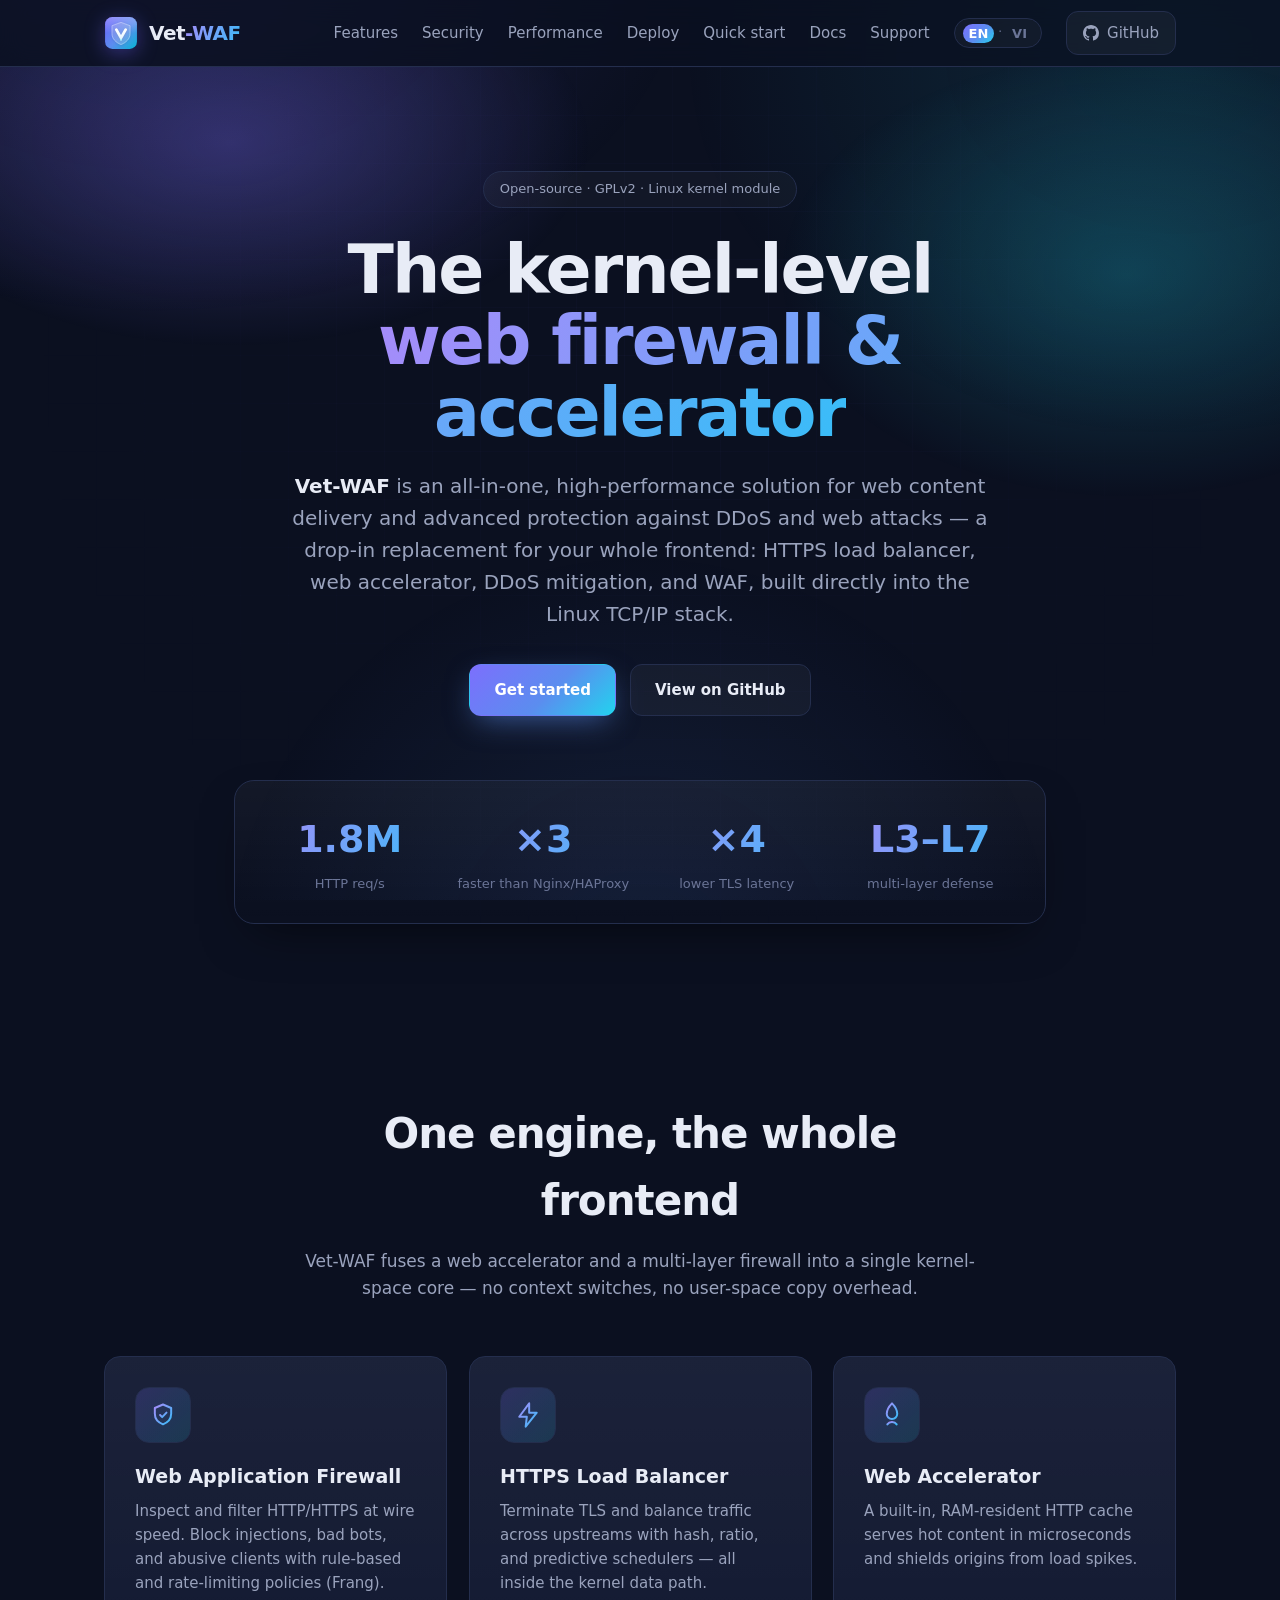
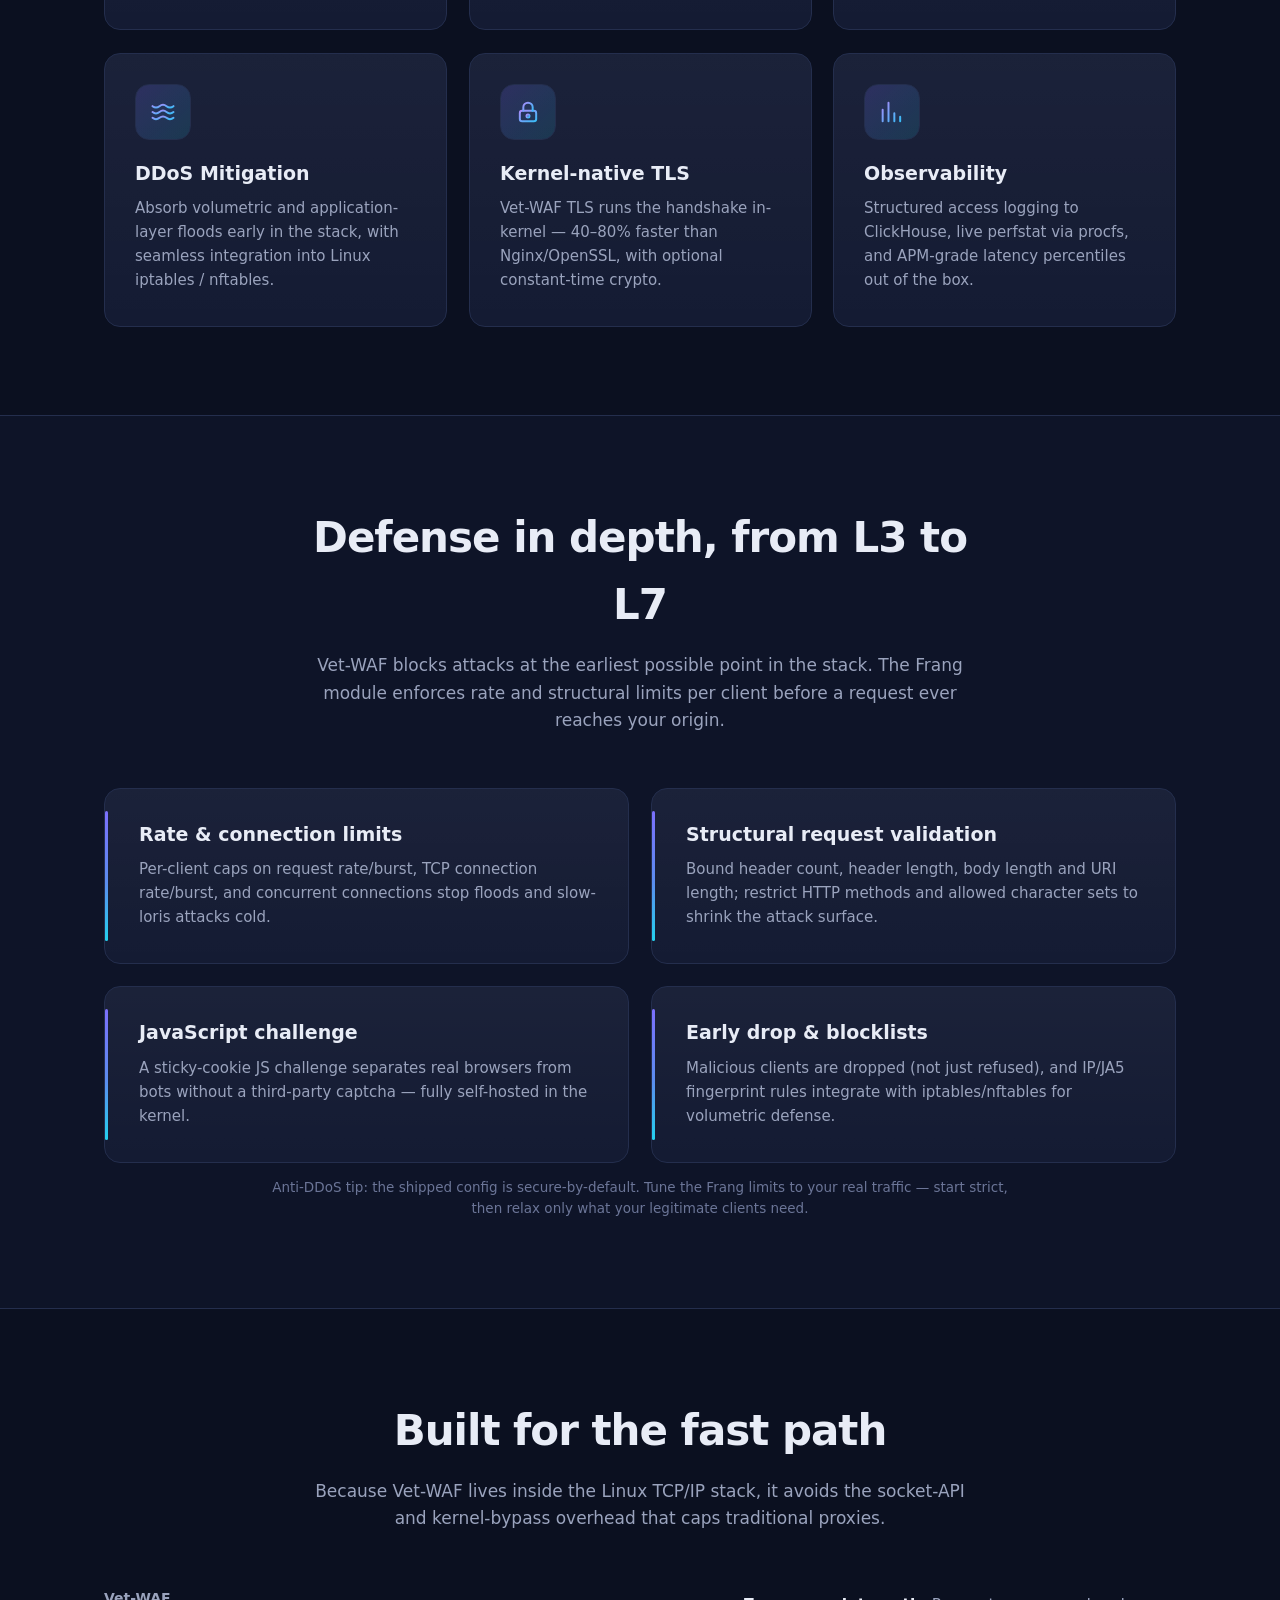
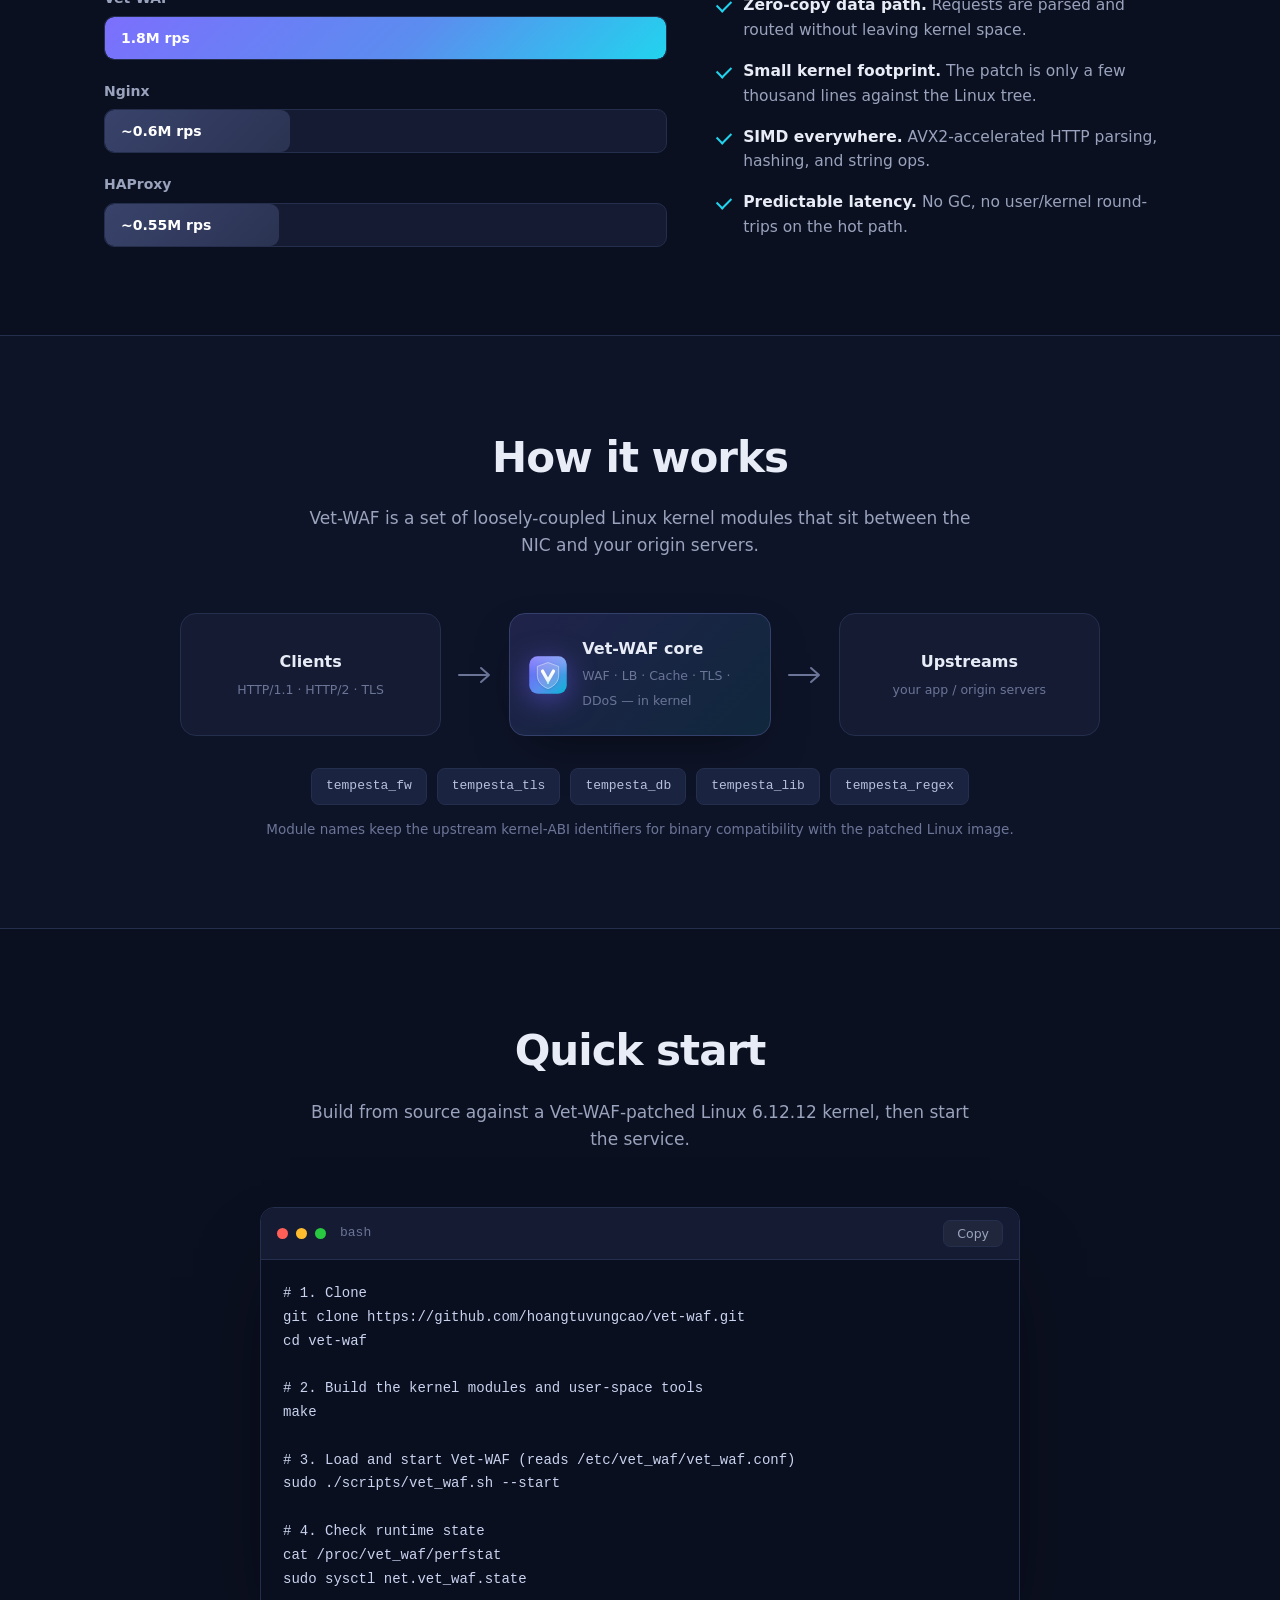
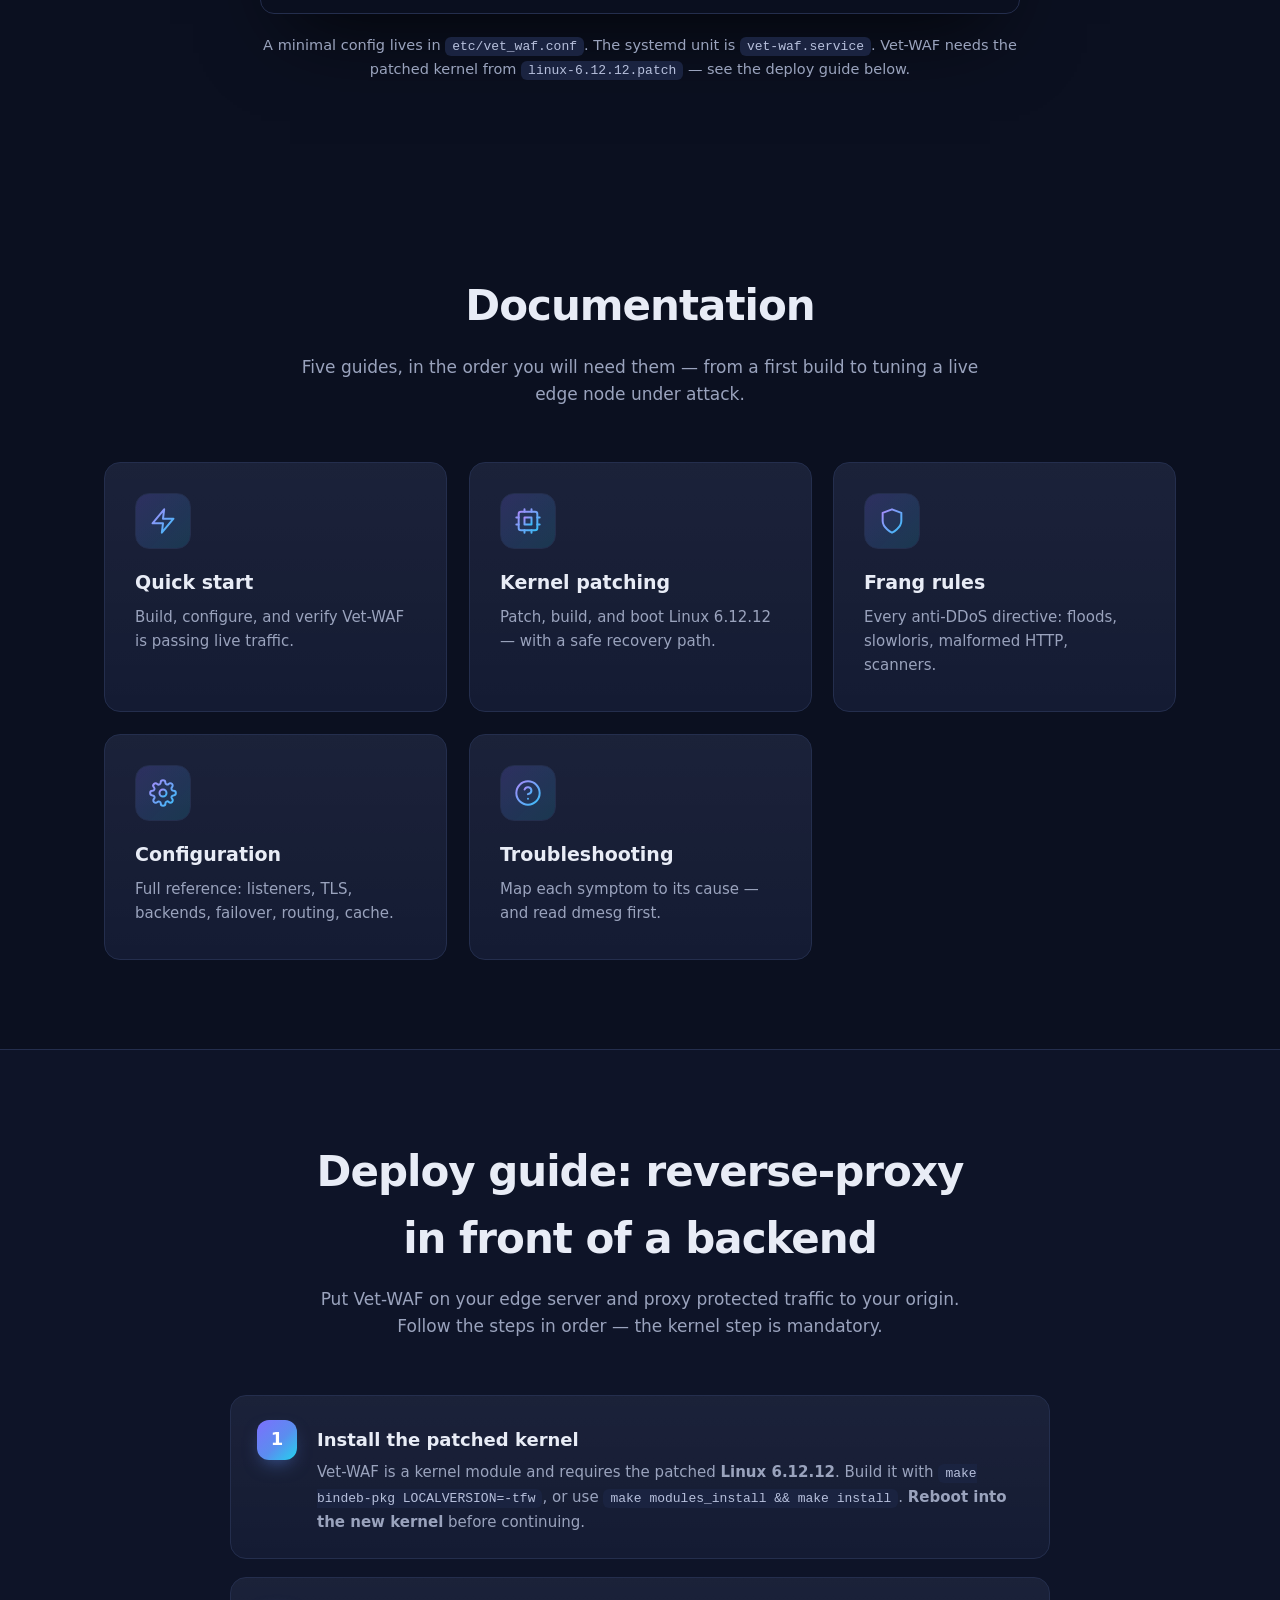
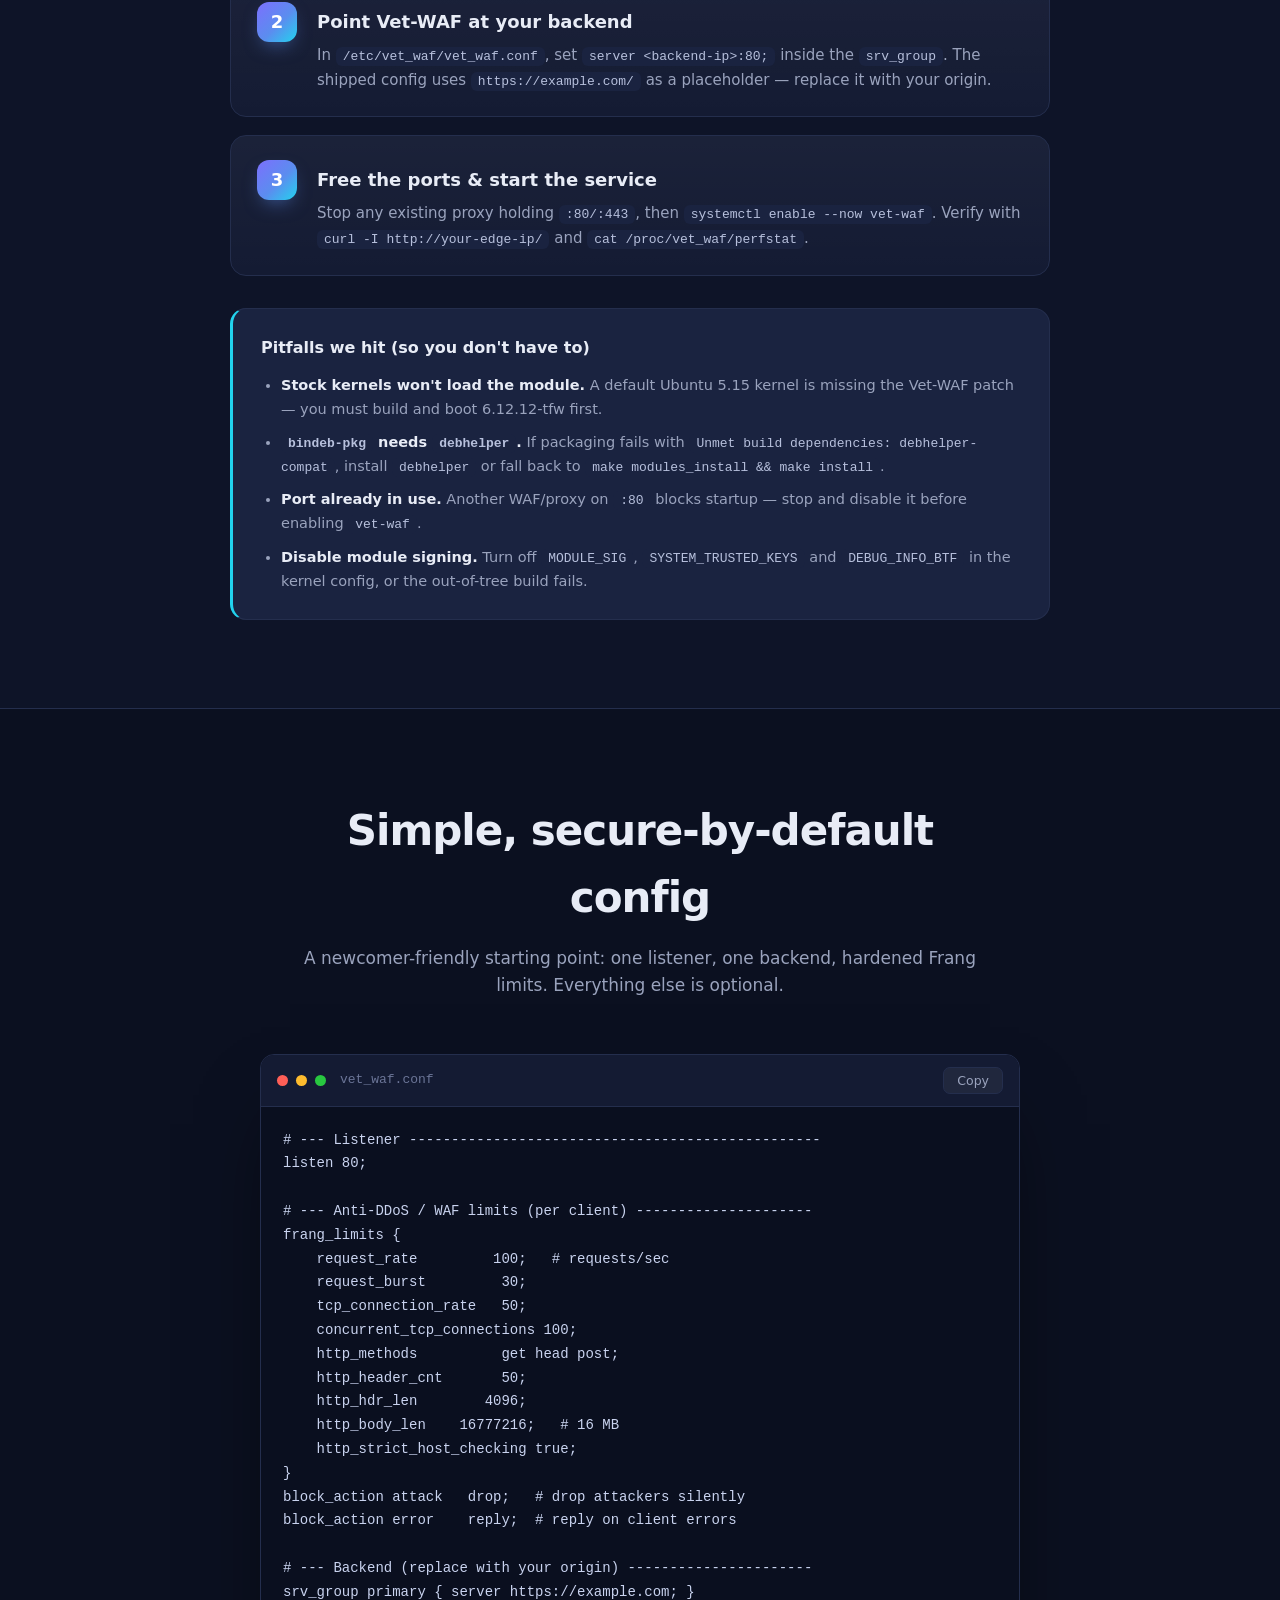
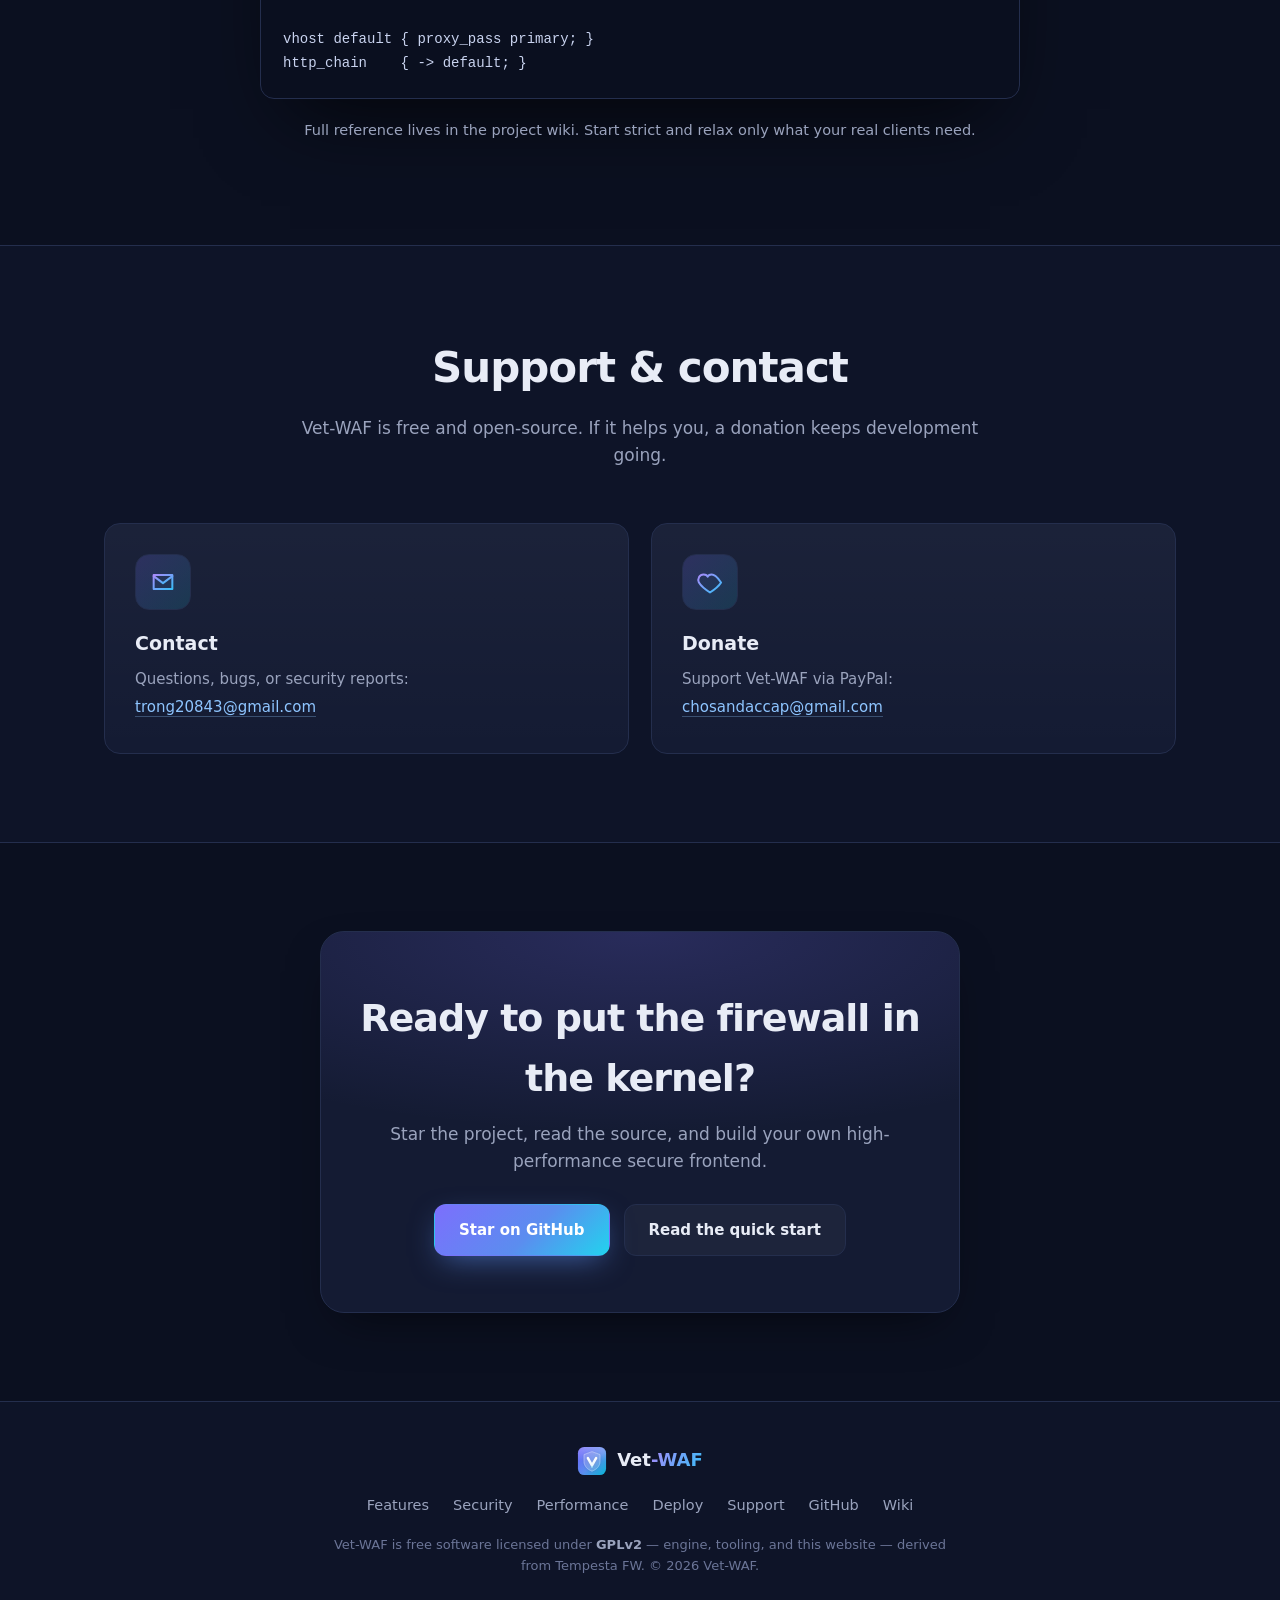
==== commit a49de429: "docs: add five-page bilingual documentation site New pages, each with a complete EN/VI dictionary an" ====
--- a/docs/index.html
+++ b/docs/index.html
@@ -48,6 +48,7 @@
       <a href="#performance" data-i18n="nav.performance">Performance</a>
       <a href="#deploy" data-i18n="nav.deploy">Deploy</a>
       <a href="#quickstart" data-i18n="nav.quickstart">Quick start</a>
+      <a href="quickstart.html" data-i18n="nav.docs">Docs</a>
       <a href="#support" data-i18n="nav.support">Support</a>
       <div class="lang" role="group" aria-label="Language">
         <button class="lang__btn" data-lang-set="en" aria-pressed="true">EN</button>
@@ -271,6 +272,53 @@
   </div>
 </section>
 
+<!-- DOCUMENTATION -->
+<section class="section" id="docs">
+  <div class="container">
+    <div class="section__head">
+      <h2 class="section__title" data-i18n="docs.title">Documentation</h2>
+      <p class="section__sub" data-i18n="docs.sub">Five guides, in the order you will need them — from a first build to tuning a live edge node under attack.</p>
+    </div>
+    <div class="grid grid--3">
+      <a class="card tilt" href="quickstart.html">
+        <div class="card__icon">
+          <svg viewBox="0 0 24 24" fill="none" stroke="url(#gd1)" stroke-width="1.7" stroke-linecap="round" stroke-linejoin="round" aria-hidden="true"><defs><linearGradient id="gd1" x1="0" y1="0" x2="1" y2="1"><stop offset="0" stop-color="#a78bfa"/><stop offset="1" stop-color="#38bdf8"/></linearGradient></defs><path d="M13 2 3 14h9l-1 8 10-12h-9l1-8z"/></svg>
+        </div>
+        <h3 data-i18n="docs.d1t">Quick start</h3>
+        <p data-i18n="docs.d1s">Build, configure, and verify Vet-WAF is passing live traffic.</p>
+      </a>
+      <a class="card tilt" href="kernel-patching.html">
+        <div class="card__icon">
+          <svg viewBox="0 0 24 24" fill="none" stroke="url(#gd2)" stroke-width="1.7" stroke-linecap="round" stroke-linejoin="round" aria-hidden="true"><defs><linearGradient id="gd2" x1="0" y1="0" x2="1" y2="1"><stop offset="0" stop-color="#a78bfa"/><stop offset="1" stop-color="#38bdf8"/></linearGradient></defs><rect x="4" y="4" width="16" height="16" rx="2"/><rect x="9" y="9" width="6" height="6"/><path d="M9 2v2M15 2v2M9 20v2M15 20v2M2 9h2M2 15h2M20 9h2M20 15h2"/></svg>
+        </div>
+        <h3 data-i18n="docs.d2t">Kernel patching</h3>
+        <p data-i18n="docs.d2s">Patch, build, and boot Linux 6.12.12 — with a safe recovery path.</p>
+      </a>
+      <a class="card tilt" href="frang.html">
+        <div class="card__icon">
+          <svg viewBox="0 0 24 24" fill="none" stroke="url(#gd3)" stroke-width="1.7" stroke-linecap="round" stroke-linejoin="round" aria-hidden="true"><defs><linearGradient id="gd3" x1="0" y1="0" x2="1" y2="1"><stop offset="0" stop-color="#a78bfa"/><stop offset="1" stop-color="#38bdf8"/></linearGradient></defs><path d="M12 22s8-4 8-10V5l-8-3-8 3v7c0 6 8 10 8 10z"/></svg>
+        </div>
+        <h3 data-i18n="docs.d3t">Frang rules</h3>
+        <p data-i18n="docs.d3s">Every anti-DDoS directive: floods, slowloris, malformed HTTP, scanners.</p>
+      </a>
+      <a class="card tilt" href="configuration.html">
+        <div class="card__icon">
+          <svg viewBox="0 0 24 24" fill="none" stroke="url(#gd4)" stroke-width="1.7" stroke-linecap="round" stroke-linejoin="round" aria-hidden="true"><defs><linearGradient id="gd4" x1="0" y1="0" x2="1" y2="1"><stop offset="0" stop-color="#a78bfa"/><stop offset="1" stop-color="#38bdf8"/></linearGradient></defs><circle cx="12" cy="12" r="3"/><path d="M19.4 15a1.65 1.65 0 0 0 .33 1.82l.06.06a2 2 0 1 1-2.83 2.83l-.06-.06a1.65 1.65 0 0 0-1.82-.33 1.65 1.65 0 0 0-1 1.51V21a2 2 0 1 1-4 0v-.09A1.65 1.65 0 0 0 9 19.4a1.65 1.65 0 0 0-1.82.33l-.06.06a2 2 0 1 1-2.83-2.83l.06-.06a1.65 1.65 0 0 0 .33-1.82 1.65 1.65 0 0 0-1.51-1H3a2 2 0 1 1 0-4h.09A1.65 1.65 0 0 0 4.6 9a1.65 1.65 0 0 0-.33-1.82l-.06-.06a2 2 0 1 1 2.83-2.83l.06.06A1.65 1.65 0 0 0 9 4.6h.09A1.65 1.65 0 0 0 10 3.09V3a2 2 0 1 1 4 0v.09a1.65 1.65 0 0 0 1 1.51 1.65 1.65 0 0 0 1.82-.33l.06-.06a2 2 0 1 1 2.83 2.83l-.06.06A1.65 1.65 0 0 0 19.4 9v.09a1.65 1.65 0 0 0 1.51 1H21a2 2 0 1 1 0 4h-.09a1.65 1.65 0 0 0-1.51 1z"/></svg>
+        </div>
+        <h3 data-i18n="docs.d4t">Configuration</h3>
+        <p data-i18n="docs.d4s">Full reference: listeners, TLS, backends, failover, routing, cache.</p>
+      </a>
+      <a class="card tilt" href="troubleshooting.html">
+        <div class="card__icon">
+          <svg viewBox="0 0 24 24" fill="none" stroke="url(#gd5)" stroke-width="1.7" stroke-linecap="round" stroke-linejoin="round" aria-hidden="true"><defs><linearGradient id="gd5" x1="0" y1="0" x2="1" y2="1"><stop offset="0" stop-color="#a78bfa"/><stop offset="1" stop-color="#38bdf8"/></linearGradient></defs><circle cx="12" cy="12" r="10"/><path d="M9.09 9a3 3 0 0 1 5.83 1c0 2-3 3-3 3M12 17h.01"/></svg>
+        </div>
+        <h3 data-i18n="docs.d5t">Troubleshooting</h3>
+        <p data-i18n="docs.d5s">Map each symptom to its cause — and read dmesg first.</p>
+      </a>
+    </div>
+  </div>
+</section>
+
 <!-- DEPLOY GUIDE -->
 <section class="section section--alt" id="deploy">
   <div class="container">
@@ -414,7 +462,7 @@
       <a href="https://github.com/hoangtuvungcao/vet-waf/wiki" target="_blank" rel="noopener" data-i18n="nav.wiki">Wiki</a>
     </nav>
     <p class="footer__legal" data-i18n-html="footer.legal">
-      Vet-WAF is free software licensed under <b>GPLv2</b> — engine, tooling, and this website — derived from Tempesta FW. © 2026 Vet-WAF.
+      Vet-WAF is free software licensed under <b>GPLv2</b> — engine, tooling, and this website — derived from Tempesta FW. &copy; 2026 Vet-WAF.
     </p>
   </div>
 </footer>
--- a/docs/styles.css
+++ b/docs/styles.css
@@ -258,3 +258,84 @@
   .js .reveal{opacity:1!important;transform:none!important}
   .tilt{transform:none!important}
 }
+
+/* ============================================================
+   Documentation pages (docs/*.html)
+   ============================================================ */
+.doc-shell{max-width:1200px;margin:0 auto;padding:104px 24px 80px;
+  display:grid;grid-template-columns:236px minmax(0,1fr);gap:44px;align-items:start}
+
+/* sidebar */
+.doc-side{position:sticky;top:96px;padding:22px;border:1px solid var(--border);
+  border-radius:var(--radius);background:linear-gradient(180deg,rgba(26,35,64,.75),rgba(20,27,51,.55));
+  backdrop-filter:blur(14px);-webkit-backdrop-filter:blur(14px);box-shadow:var(--shadow)}
+.doc-side h4{margin:0 0 14px;font-size:12px;font-weight:700;letter-spacing:.14em;
+  text-transform:uppercase;color:var(--muted-2)}
+.doc-side a{display:flex;align-items:center;gap:10px;padding:9px 12px;margin:0 -4px;
+  border-radius:10px;font-size:14.5px;color:var(--muted);
+  transition:background .16s,color .16s,transform .16s}
+.doc-side a svg{width:16px;height:16px;flex:none;opacity:.75}
+.doc-side a:hover{background:rgba(255,255,255,.05);color:var(--text);transform:translateX(2px)}
+.doc-side a.active{background:rgba(124,111,253,.14);color:#fff}
+.doc-side a.active svg{opacity:1;color:#a78bfa}
+
+/* article */
+.doc-main{min-width:0}
+.doc-eyebrow{display:inline-flex;align-items:center;gap:8px;padding:6px 14px;margin-bottom:18px;
+  border:1px solid var(--border);border-radius:999px;background:rgba(255,255,255,.04);
+  font-size:12.5px;font-weight:600;letter-spacing:.06em;text-transform:uppercase;color:var(--muted)}
+.doc-main h1{font-size:clamp(30px,4.4vw,44px);font-weight:800;letter-spacing:-1px;margin:0 0 14px}
+.doc-lead{font-size:17.5px;color:var(--muted);margin:0 0 40px;max-width:70ch}
+.doc-sec{scroll-margin-top:96px;margin:0 0 46px}
+.doc-sec h2{font-size:25px;font-weight:750;letter-spacing:-.4px;margin:0 0 8px;
+  padding-bottom:10px;border-bottom:1px solid var(--border)}
+.doc-sec h3{font-size:17.5px;font-weight:700;margin:28px 0 8px}
+.doc-sec p{color:var(--muted);margin:0 0 14px;max-width:74ch}
+.doc-sec ul,.doc-sec ol{color:var(--muted);margin:0 0 16px;padding-left:22px;
+  display:flex;flex-direction:column;gap:9px;max-width:74ch}
+.doc-sec li b,.doc-sec p b{color:var(--text)}
+.doc-sec code{font-family:'JetBrains Mono',ui-monospace,SFMono-Regular,Menlo,monospace;
+  font-size:.9em;padding:2px 7px;border-radius:6px;
+  background:rgba(124,111,253,.13);border:1px solid rgba(124,111,253,.22);color:#c7d2fe}
+.doc-sec .code{max-width:none;margin:0 0 20px}
+.doc-sec .code code{background:none;border:none;padding:0;color:inherit}
+
+/* callouts */
+.callout{display:flex;gap:14px;padding:16px 20px;margin:0 0 22px;border-radius:12px;
+  border:1px solid var(--border);background:rgba(255,255,255,.03);max-width:74ch}
+.callout svg{width:20px;height:20px;flex:none;margin-top:2px}
+.callout p{margin:0;font-size:14.5px}
+.callout--warn{border-color:rgba(251,191,36,.35);background:rgba(251,191,36,.07)}
+.callout--warn svg{color:#fbbf24}
+.callout--danger{border-color:rgba(248,113,113,.35);background:rgba(248,113,113,.07)}
+.callout--danger svg{color:#f87171}
+.callout--tip{border-color:rgba(34,211,238,.3);background:rgba(34,211,238,.06)}
+.callout--tip svg{color:#22d3ee}
+
+/* reference tables */
+.doc-table{width:100%;border-collapse:collapse;margin:0 0 22px;font-size:14.5px;
+  border:1px solid var(--border);border-radius:12px;overflow:hidden}
+.doc-table th{text-align:left;padding:12px 15px;background:rgba(255,255,255,.045);
+  font-size:12.5px;font-weight:700;letter-spacing:.07em;text-transform:uppercase;color:var(--muted-2)}
+.doc-table td{padding:12px 15px;border-top:1px solid var(--border);color:var(--muted);
+  vertical-align:top}
+.doc-table td:first-child{white-space:nowrap;color:var(--text);font-weight:600}
+.doc-table td code{white-space:nowrap}
+.doc-table tr:hover td{background:rgba(255,255,255,.02)}
+
+/* prev/next */
+.doc-nav{display:flex;gap:16px;flex-wrap:wrap;margin-top:52px;padding-top:26px;
+  border-top:1px solid var(--border)}
+.doc-nav a{flex:1 1 220px;padding:16px 20px;border:1px solid var(--border);border-radius:12px;
+  background:rgba(255,255,255,.03);transition:border-color .16s,transform .16s,background .16s}
+.doc-nav a:hover{border-color:#33406b;background:rgba(255,255,255,.06);transform:translateY(-2px)}
+.doc-nav span{display:block;font-size:12px;letter-spacing:.1em;text-transform:uppercase;
+  color:var(--muted-2);margin-bottom:5px}
+.doc-nav b{font-size:15.5px;font-weight:650}
+
+@media(max-width:900px){
+  .doc-shell{grid-template-columns:1fr;gap:26px;padding-top:92px}
+  .doc-side{position:static}
+  .doc-side a{display:inline-flex;margin:0 6px 6px 0}
+  .doc-side nav{display:flex;flex-wrap:wrap}
+}
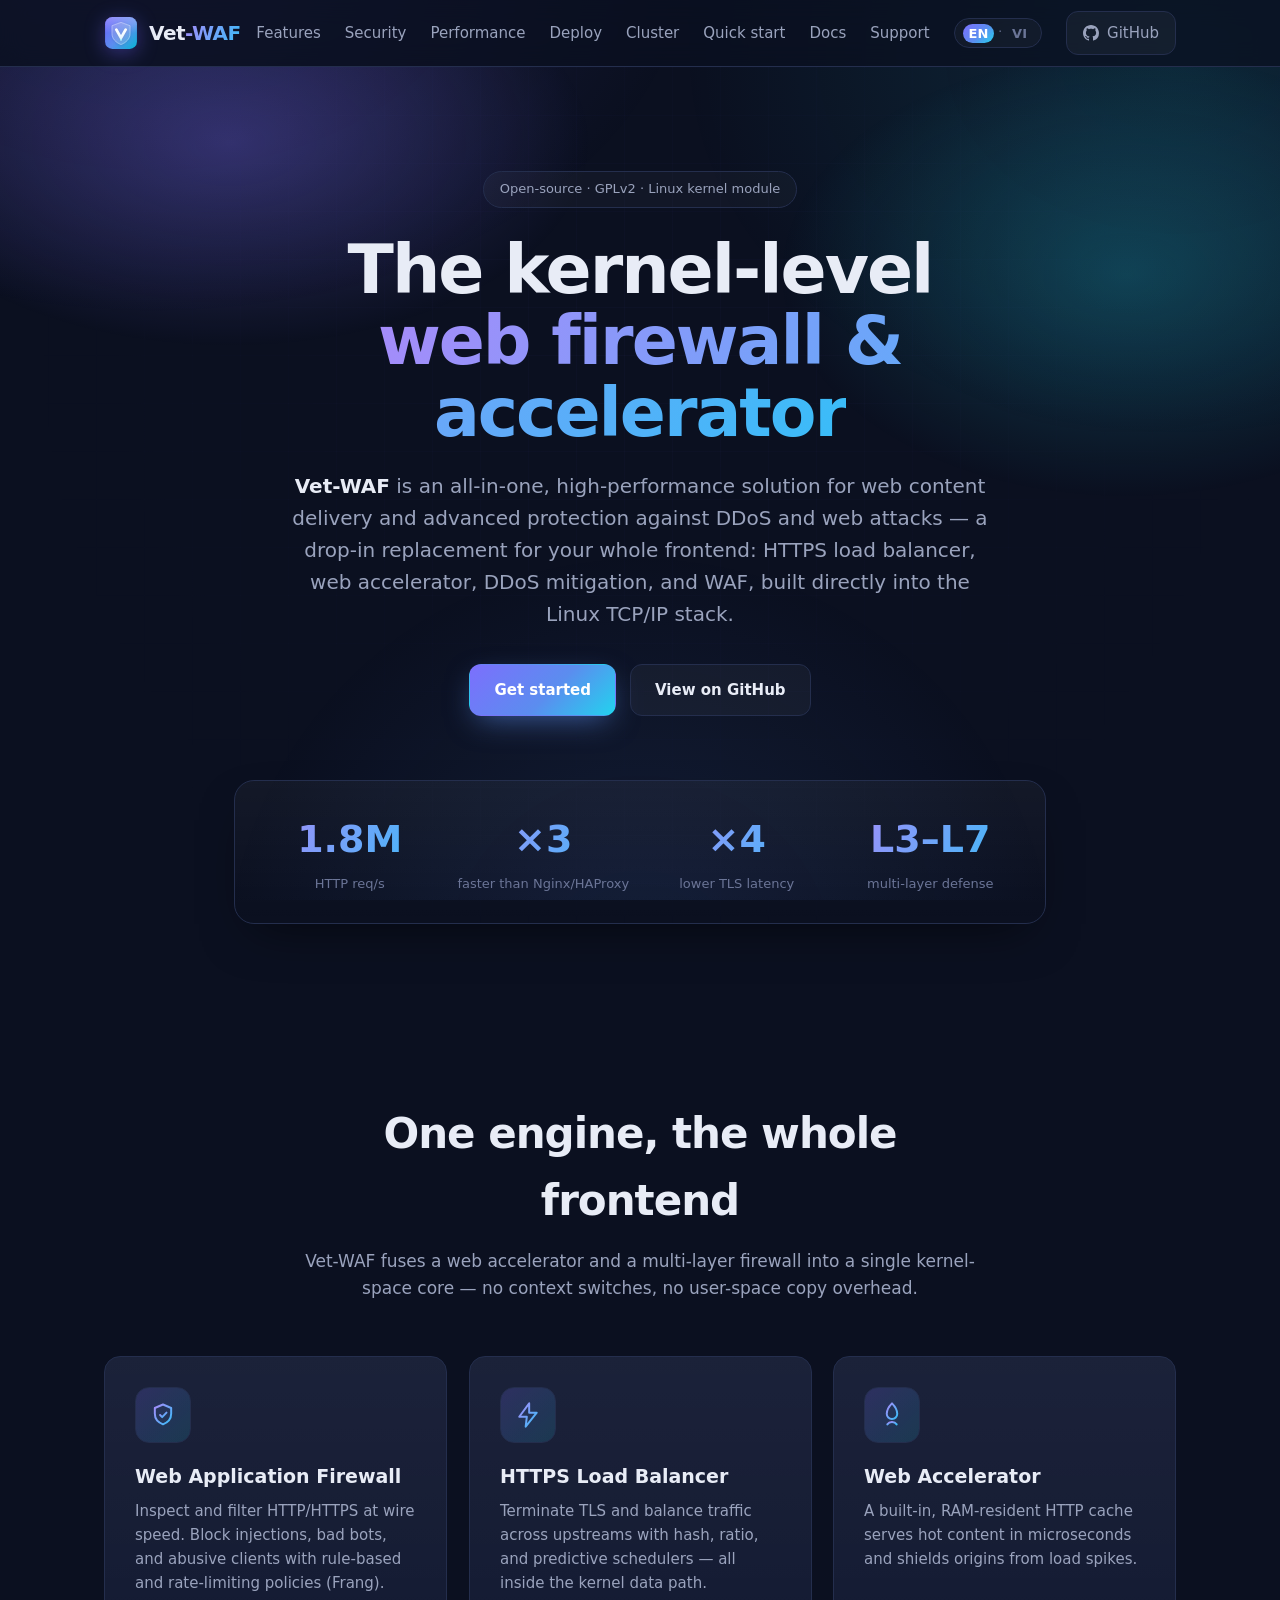
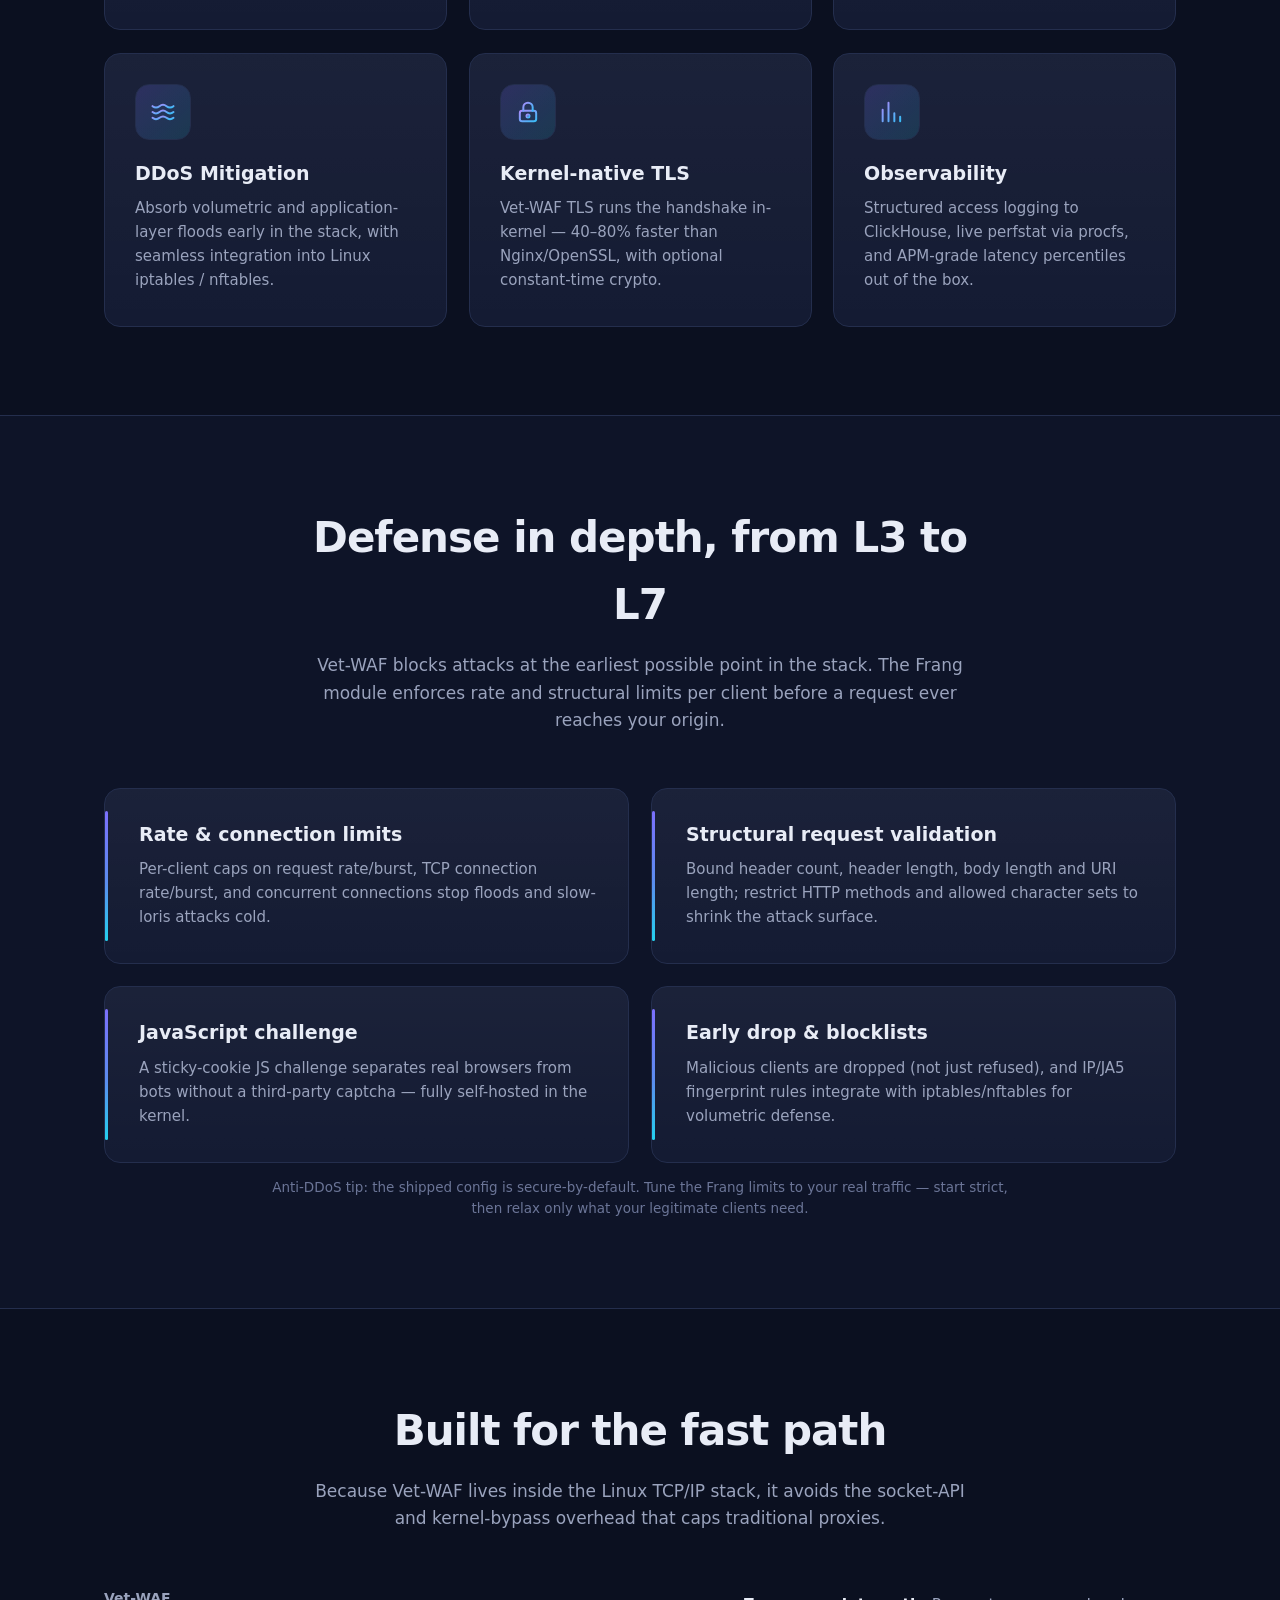
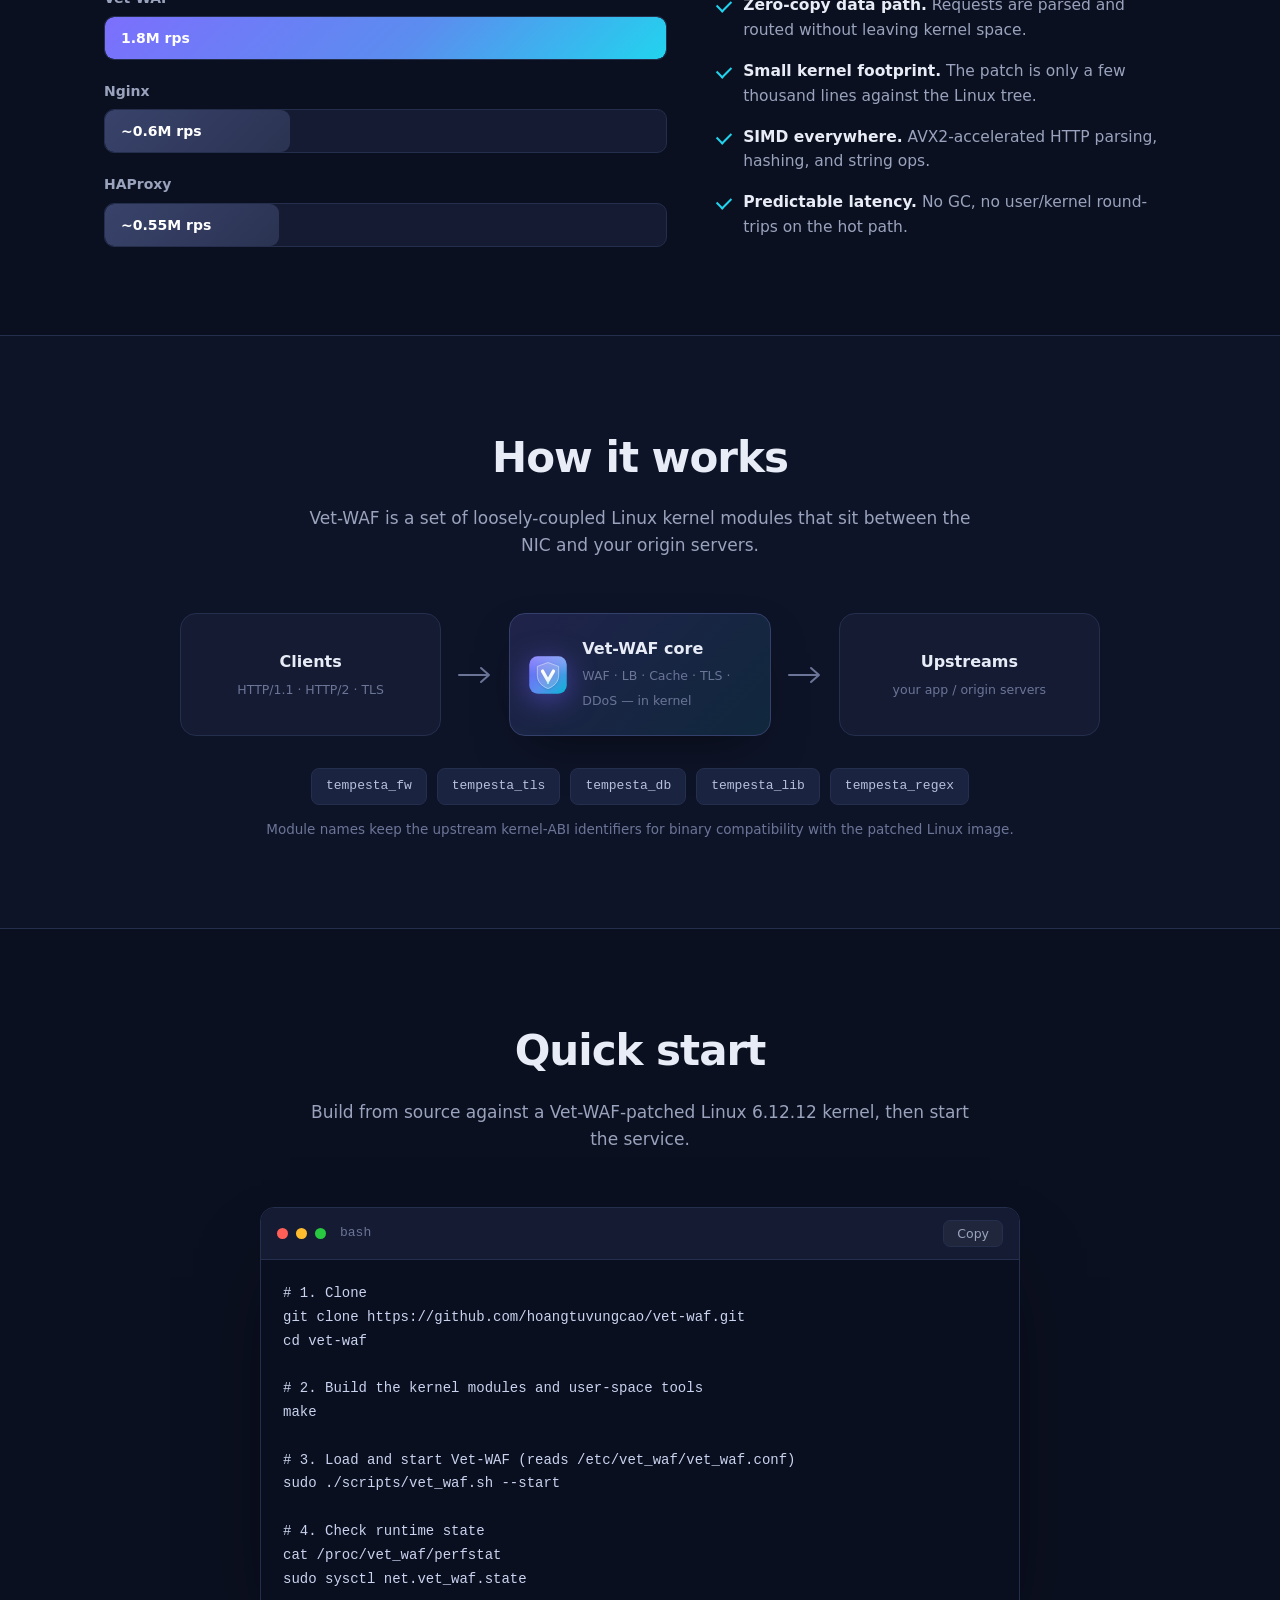
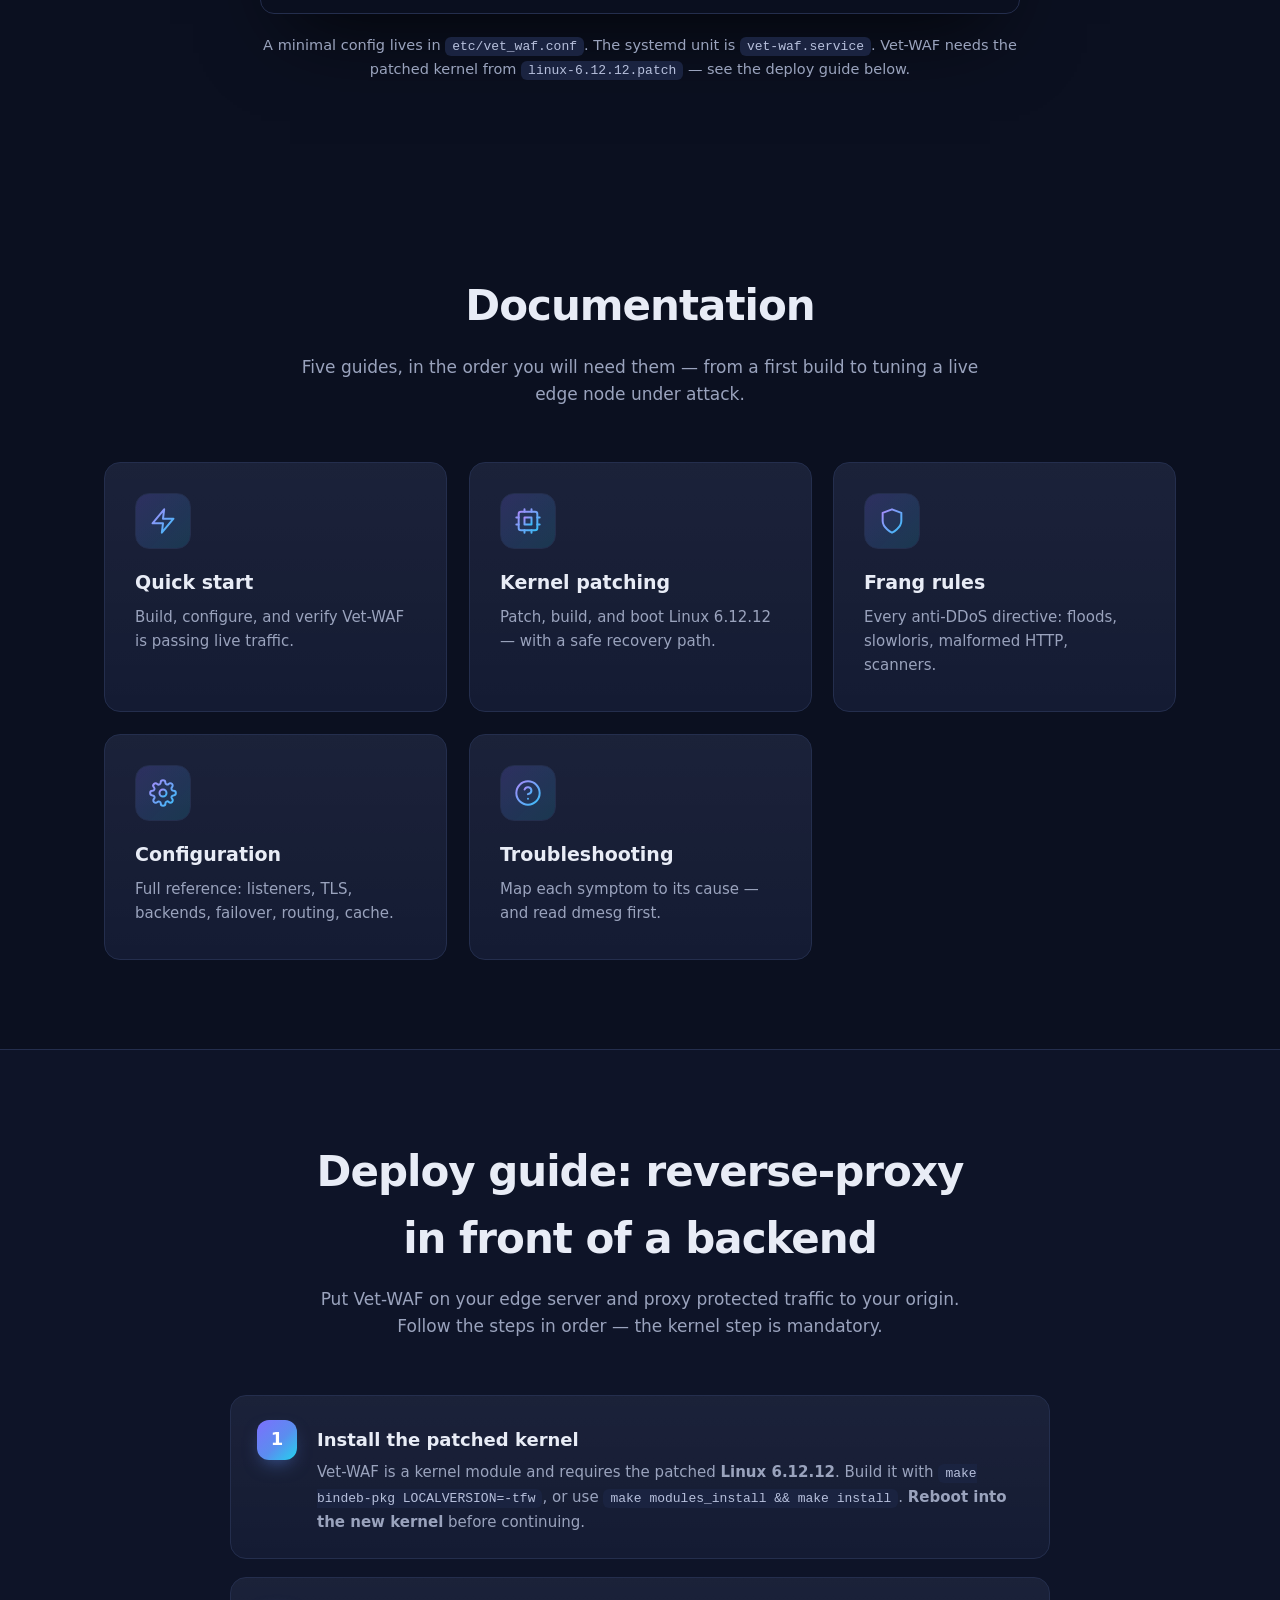
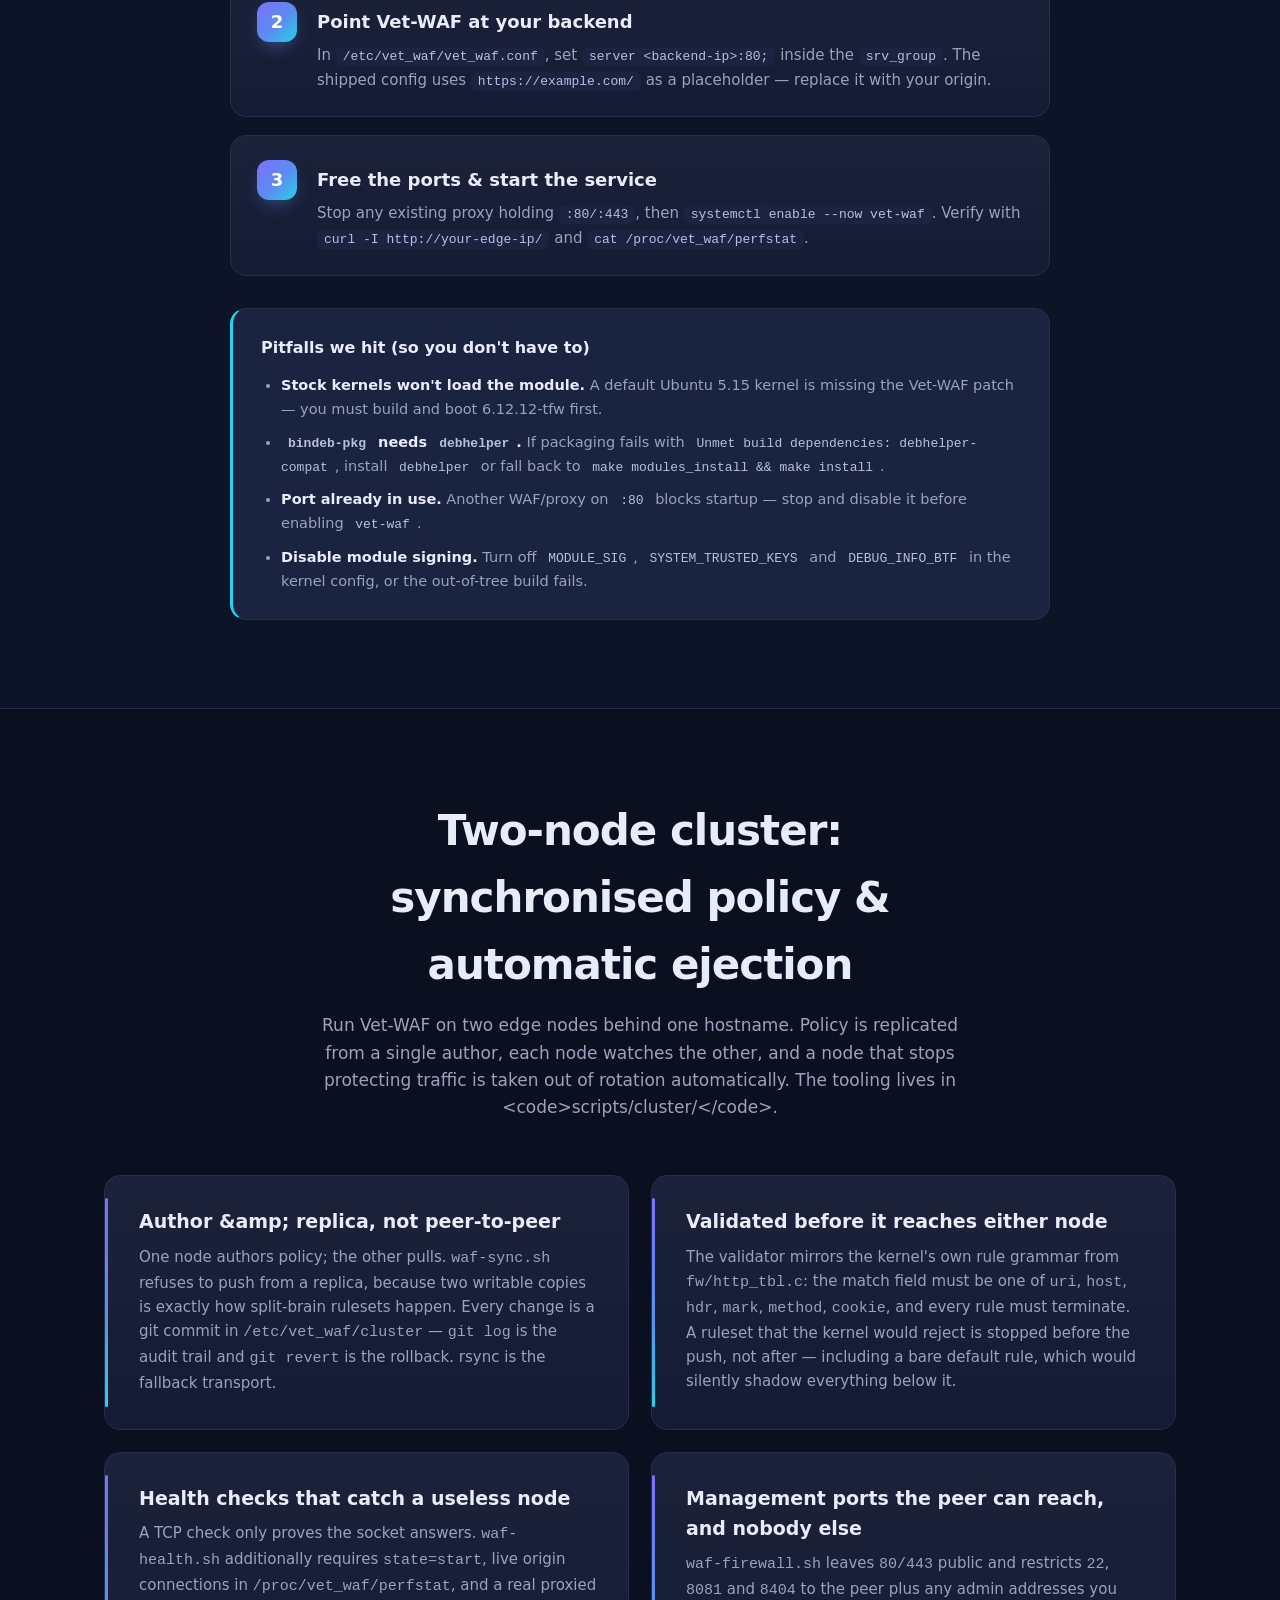
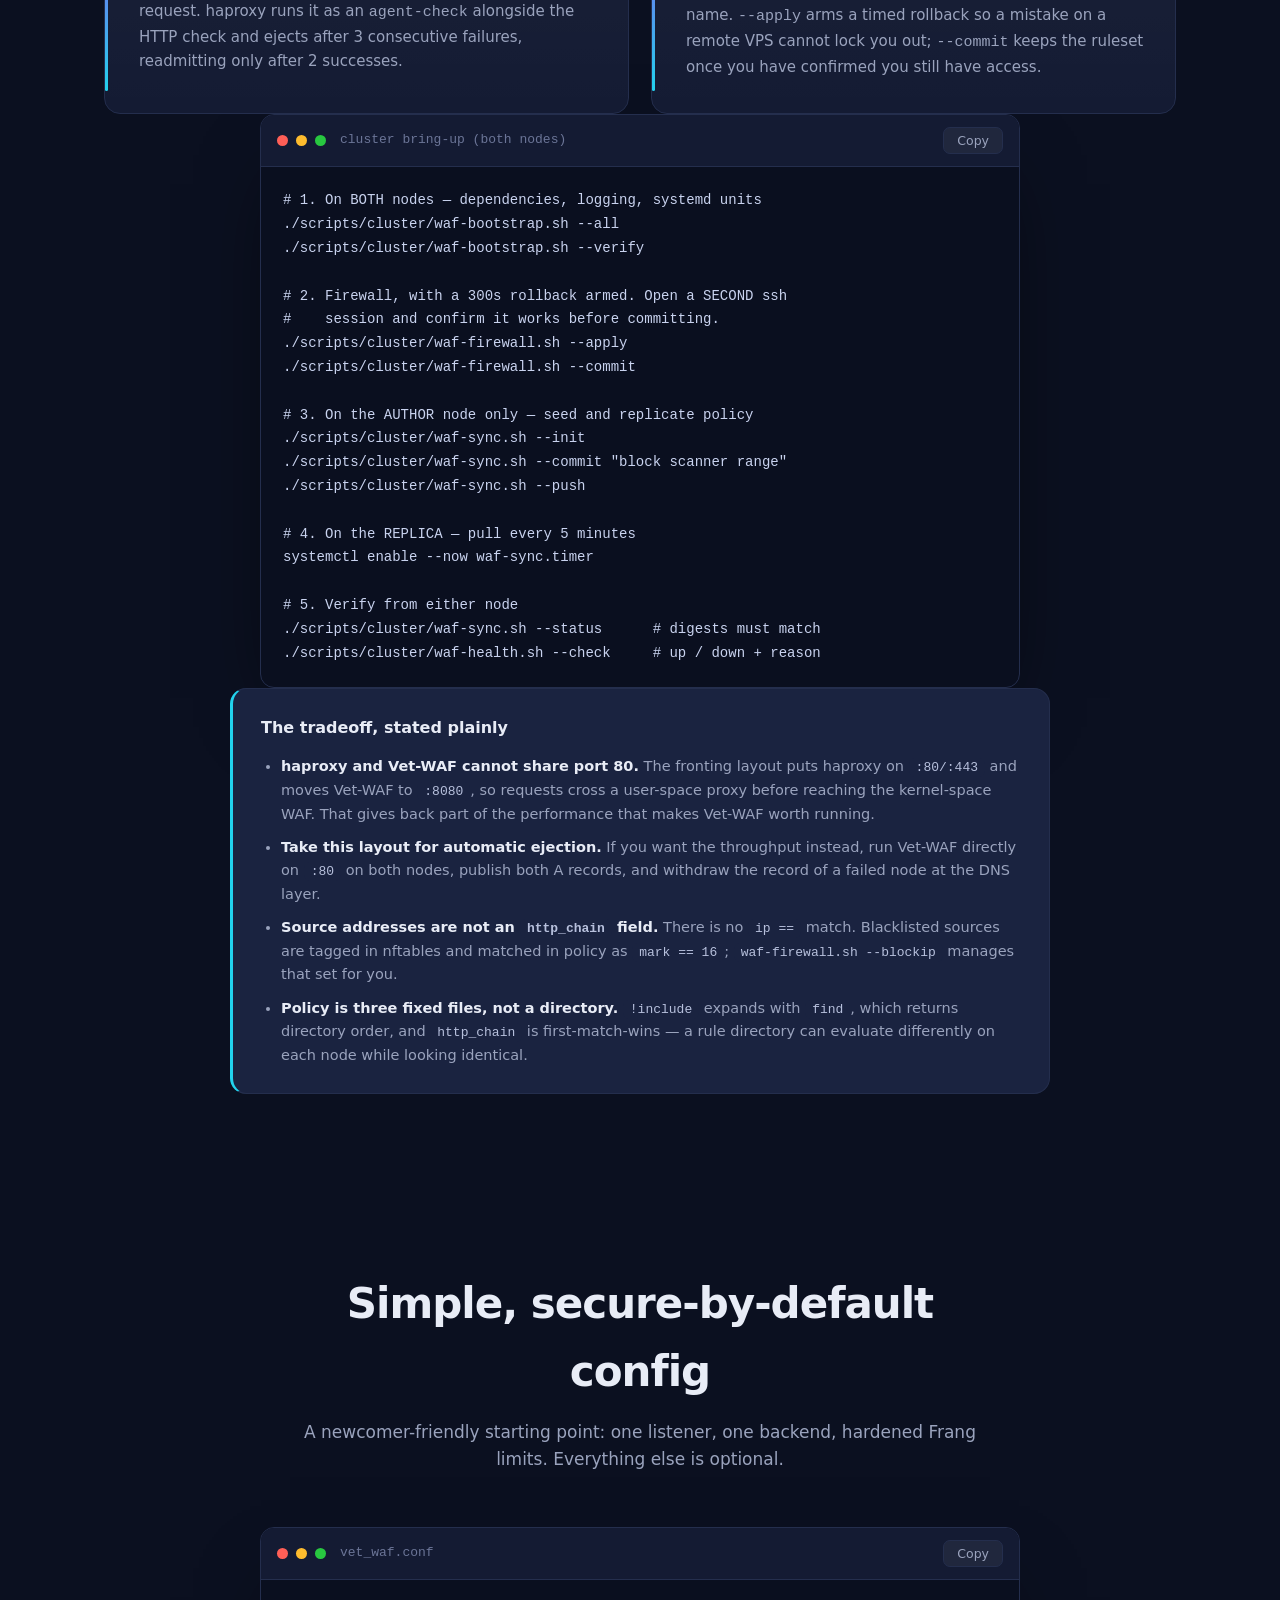
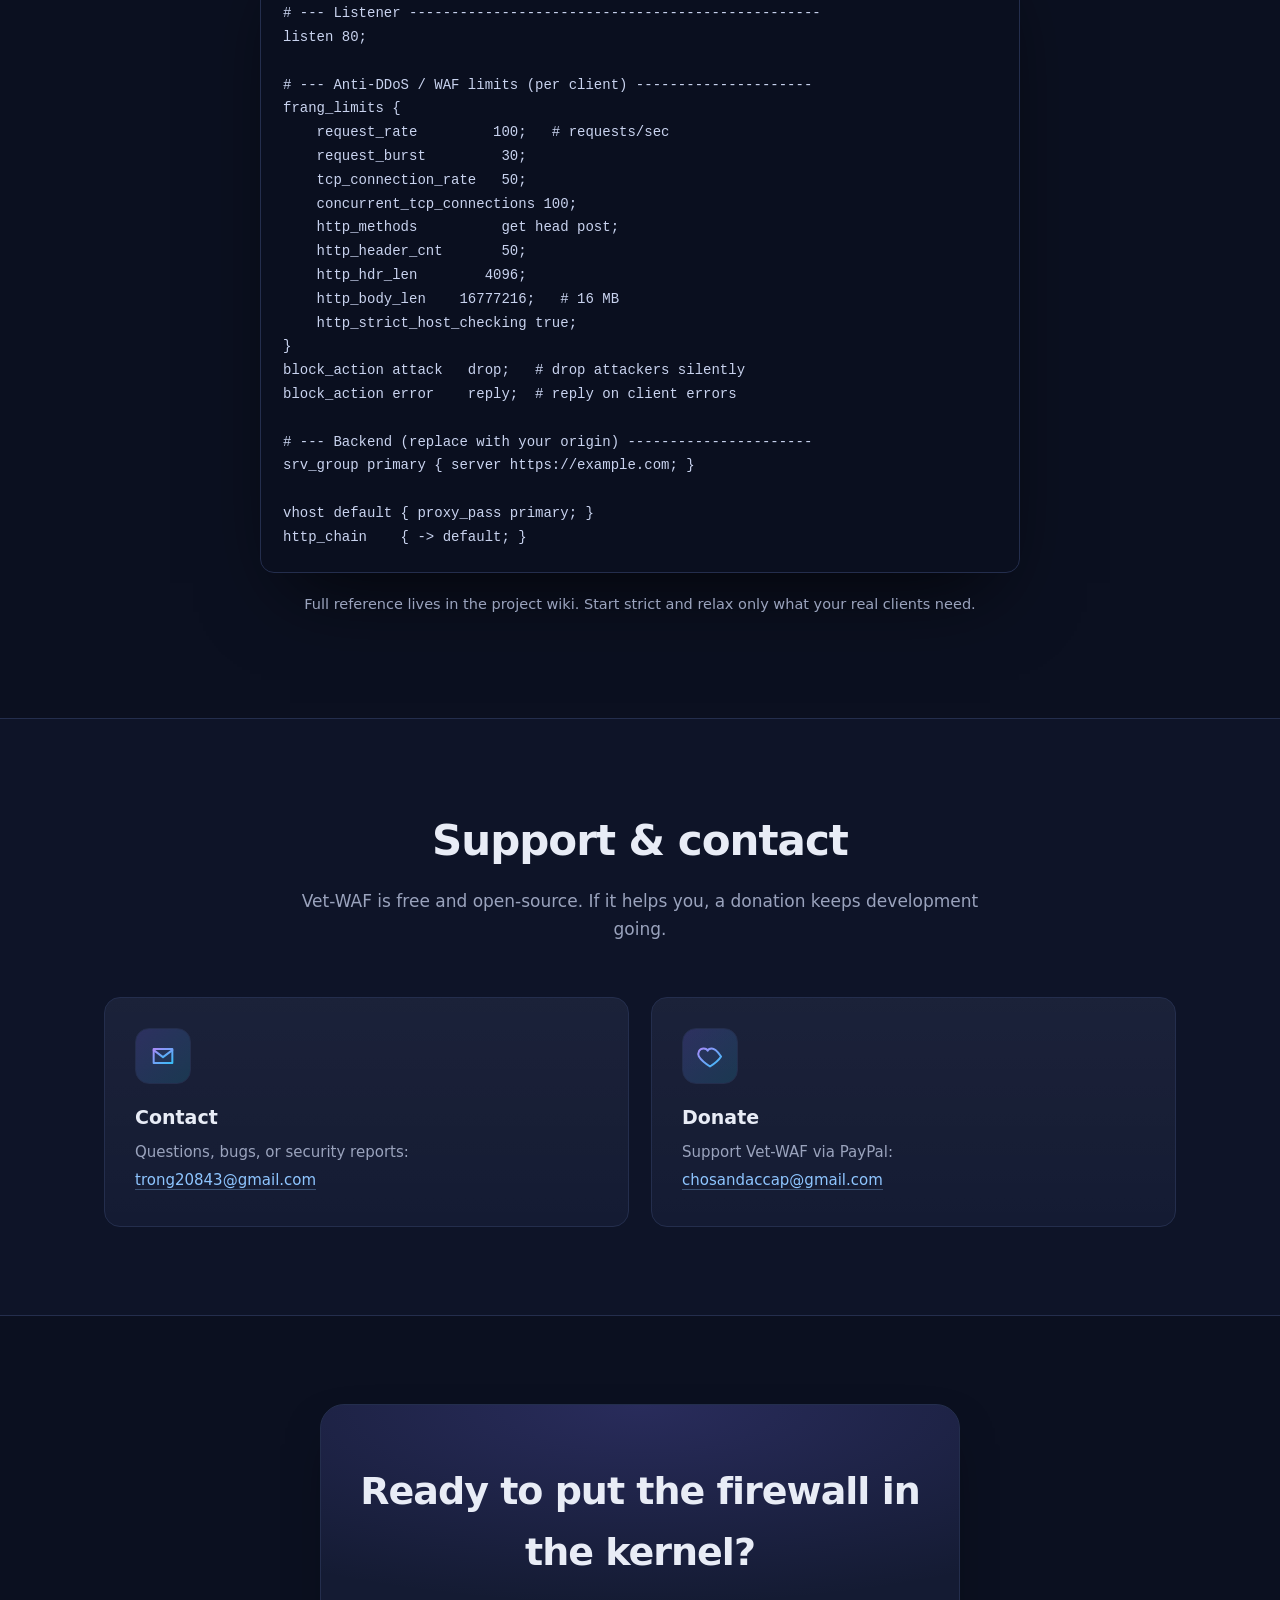
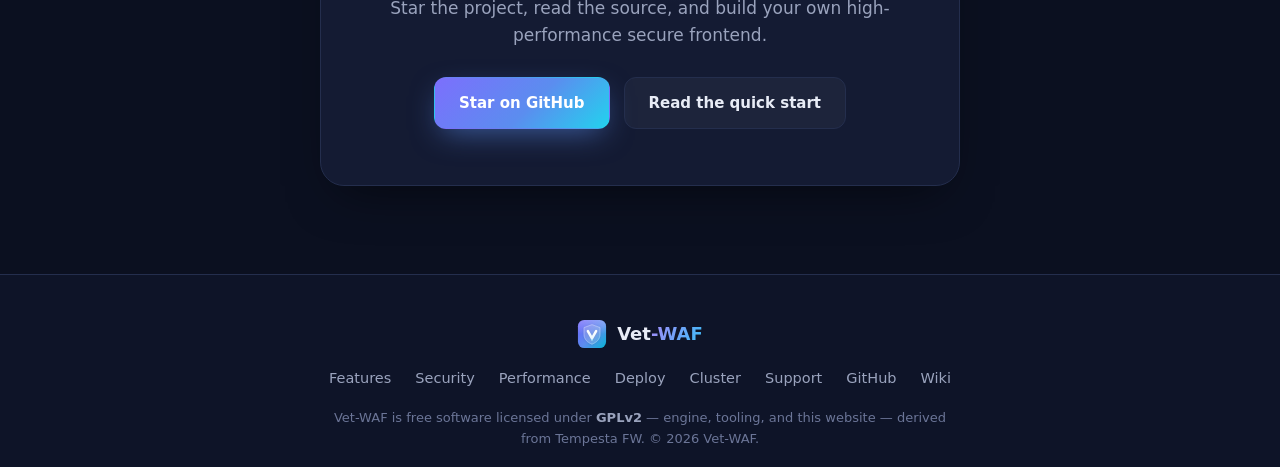
==== commit 05db2b65: "docs: document the two-node cluster deployment Adds a #cluster section to the site covering the tool" ====
--- a/docs/index.html
+++ b/docs/index.html
@@ -47,6 +47,7 @@
       <a href="#security" data-i18n="nav.security">Security</a>
       <a href="#performance" data-i18n="nav.performance">Performance</a>
       <a href="#deploy" data-i18n="nav.deploy">Deploy</a>
+      <a href="#cluster" data-i18n="nav.cluster">Cluster</a>
       <a href="#quickstart" data-i18n="nav.quickstart">Quick start</a>
       <a href="quickstart.html" data-i18n="nav.docs">Docs</a>
       <a href="#support" data-i18n="nav.support">Support</a>
@@ -361,6 +362,70 @@
   </div>
 </section>
 
+<!-- TWO-NODE CLUSTER -->
+<section class="section" id="cluster">
+  <div class="container">
+    <div class="section__head">
+      <h2 class="section__title" data-i18n="clu.title">Two-node cluster: synchronised policy &amp; automatic ejection</h2>
+      <p class="section__sub" data-i18n="clu.sub">Run Vet-WAF on two edge nodes behind one hostname. Policy is replicated from a single author, each node watches the other, and a node that stops protecting traffic is taken out of rotation automatically. The tooling lives in <code>scripts/cluster/</code>.</p>
+    </div>
+    <div class="grid grid--2">
+      <article class="card card--sec">
+        <h3 data-i18n="clu.c1.h">Author &amp; replica, not peer-to-peer</h3>
+        <p data-i18n-html="clu.c1.p">One node authors policy; the other pulls. <code>waf-sync.sh</code> refuses to push from a replica, because two writable copies is exactly how split-brain rulesets happen. Every change is a git commit in <code>/etc/vet_waf/cluster</code> — <code>git log</code> is the audit trail and <code>git revert</code> is the rollback. rsync is the fallback transport.</p>
+      </article>
+      <article class="card card--sec">
+        <h3 data-i18n="clu.c2.h">Validated before it reaches either node</h3>
+        <p data-i18n-html="clu.c2.p">The validator mirrors the kernel's own rule grammar from <code>fw/http_tbl.c</code>: the match field must be one of <code>uri</code>, <code>host</code>, <code>hdr</code>, <code>mark</code>, <code>method</code>, <code>cookie</code>, and every rule must terminate. A ruleset that the kernel would reject is stopped before the push, not after — including a bare default rule, which would silently shadow everything below it.</p>
+      </article>
+      <article class="card card--sec">
+        <h3 data-i18n="clu.c3.h">Health checks that catch a useless node</h3>
+        <p data-i18n-html="clu.c3.p">A TCP check only proves the socket answers. <code>waf-health.sh</code> additionally requires <code>state=start</code>, live origin connections in <code>/proc/vet_waf/perfstat</code>, and a real proxied request. haproxy runs it as an <code>agent-check</code> alongside the HTTP check and ejects after 3 consecutive failures, readmitting only after 2 successes.</p>
+      </article>
+      <article class="card card--sec">
+        <h3 data-i18n="clu.c4.h">Management ports the peer can reach, and nobody else</h3>
+        <p data-i18n-html="clu.c4.p"><code>waf-firewall.sh</code> leaves <code>80/443</code> public and restricts <code>22</code>, <code>8081</code> and <code>8404</code> to the peer plus any admin addresses you name. <code>--apply</code> arms a timed rollback so a mistake on a remote VPS cannot lock you out; <code>--commit</code> keeps the ruleset once you have confirmed you still have access.</p>
+      </article>
+    </div>
+    <div class="code">
+      <div class="code__bar">
+        <span class="dot"></span><span class="dot"></span><span class="dot"></span>
+        <span class="code__title">cluster bring-up (both nodes)</span>
+        <button class="code__copy" data-copy data-i18n="code.copy">Copy</button>
+      </div>
+<pre><code># 1. On BOTH nodes — dependencies, logging, systemd units
+./scripts/cluster/waf-bootstrap.sh --all
+./scripts/cluster/waf-bootstrap.sh --verify
+
+# 2. Firewall, with a 300s rollback armed. Open a SECOND ssh
+#    session and confirm it works before committing.
+./scripts/cluster/waf-firewall.sh --apply
+./scripts/cluster/waf-firewall.sh --commit
+
+# 3. On the AUTHOR node only — seed and replicate policy
+./scripts/cluster/waf-sync.sh --init
+./scripts/cluster/waf-sync.sh --commit "block scanner range"
+./scripts/cluster/waf-sync.sh --push
+
+# 4. On the REPLICA — pull every 5 minutes
+systemctl enable --now waf-sync.timer
+
+# 5. Verify from either node
+./scripts/cluster/waf-sync.sh --status      # digests must match
+./scripts/cluster/waf-health.sh --check     # up / down + reason</code></pre>
+    </div>
+    <div class="note-box">
+      <h4 data-i18n="clu.tradeoff.h">The tradeoff, stated plainly</h4>
+      <ul>
+        <li data-i18n-html="clu.t1"><b>haproxy and Vet-WAF cannot share port 80.</b> The fronting layout puts haproxy on <code>:80/:443</code> and moves Vet-WAF to <code>:8080</code>, so requests cross a user-space proxy before reaching the kernel-space WAF. That gives back part of the performance that makes Vet-WAF worth running.</li>
+        <li data-i18n-html="clu.t2"><b>Take this layout for automatic ejection.</b> If you want the throughput instead, run Vet-WAF directly on <code>:80</code> on both nodes, publish both A records, and withdraw the record of a failed node at the DNS layer.</li>
+        <li data-i18n-html="clu.t3"><b>Source addresses are not an <code>http_chain</code> field.</b> There is no <code>ip ==</code> match. Blacklisted sources are tagged in nftables and matched in policy as <code>mark == 16</code>; <code>waf-firewall.sh --blockip</code> manages that set for you.</li>
+        <li data-i18n-html="clu.t4"><b>Policy is three fixed files, not a directory.</b> <code>!include</code> expands with <code>find</code>, which returns directory order, and <code>http_chain</code> is first-match-wins — a rule directory can evaluate differently on each node while looking identical.</li>
+      </ul>
+    </div>
+  </div>
+</section>
+
 <!-- CONFIG -->
 <section class="section" id="config">
   <div class="container">
@@ -457,6 +522,7 @@
       <a href="#security" data-i18n="nav.security">Security</a>
       <a href="#performance" data-i18n="nav.performance">Performance</a>
       <a href="#deploy" data-i18n="nav.deploy">Deploy</a>
+      <a href="#cluster" data-i18n="nav.cluster">Cluster</a>
       <a href="#support" data-i18n="nav.support">Support</a>
       <a href="https://github.com/hoangtuvungcao/vet-waf" target="_blank" rel="noopener">GitHub</a>
       <a href="https://github.com/hoangtuvungcao/vet-waf/wiki" target="_blank" rel="noopener" data-i18n="nav.wiki">Wiki</a>
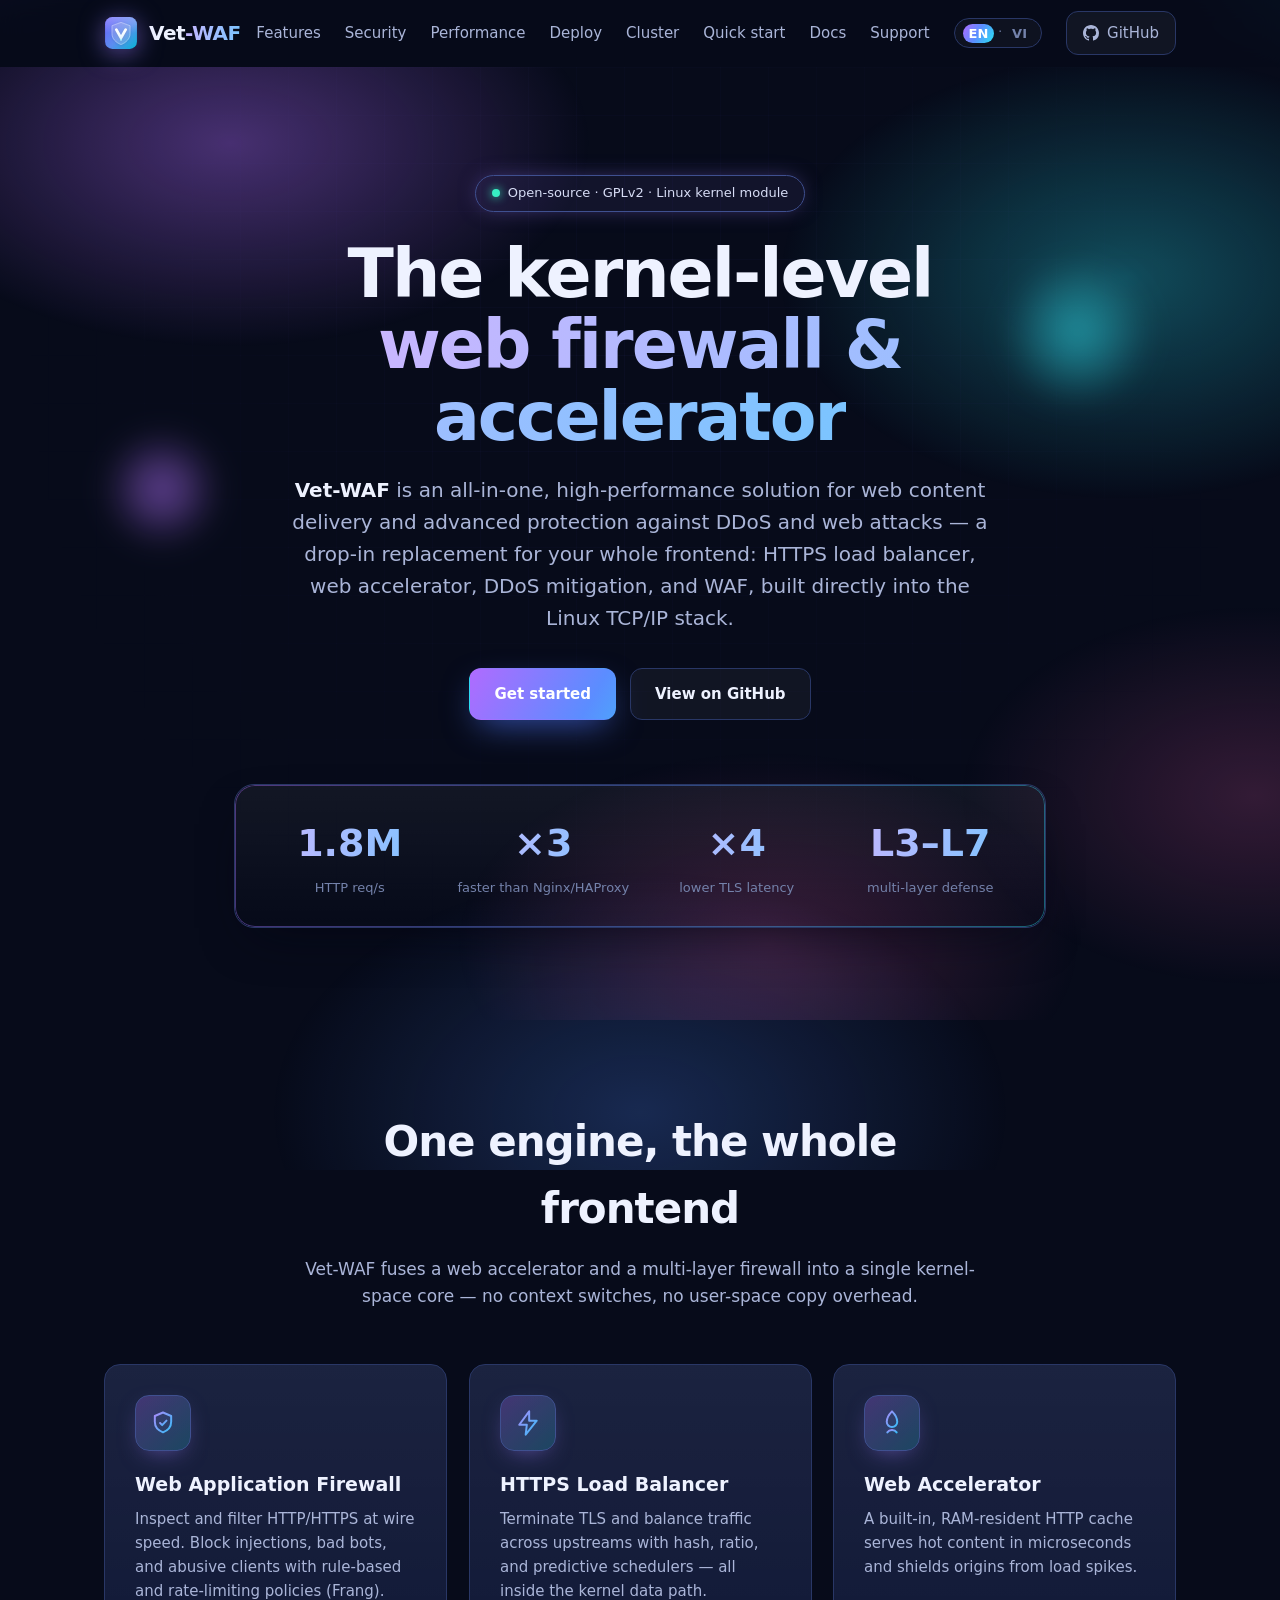
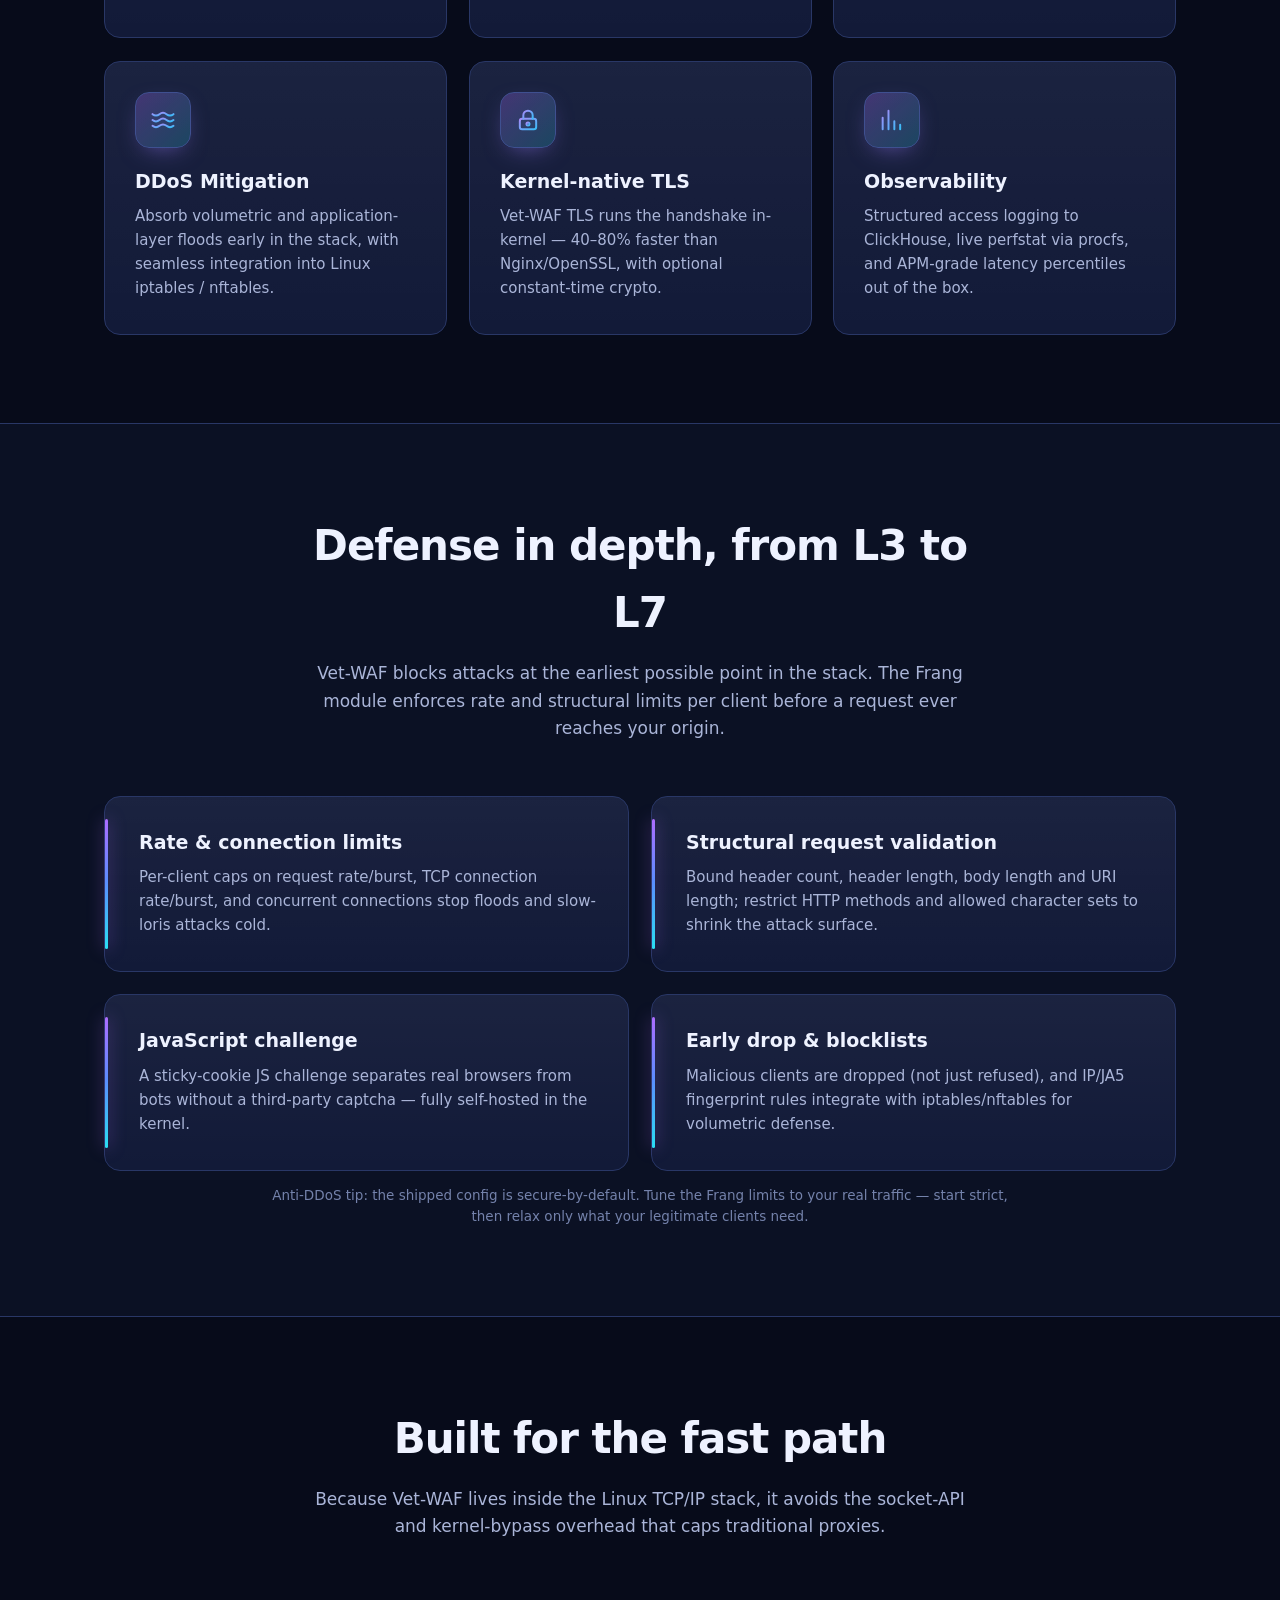
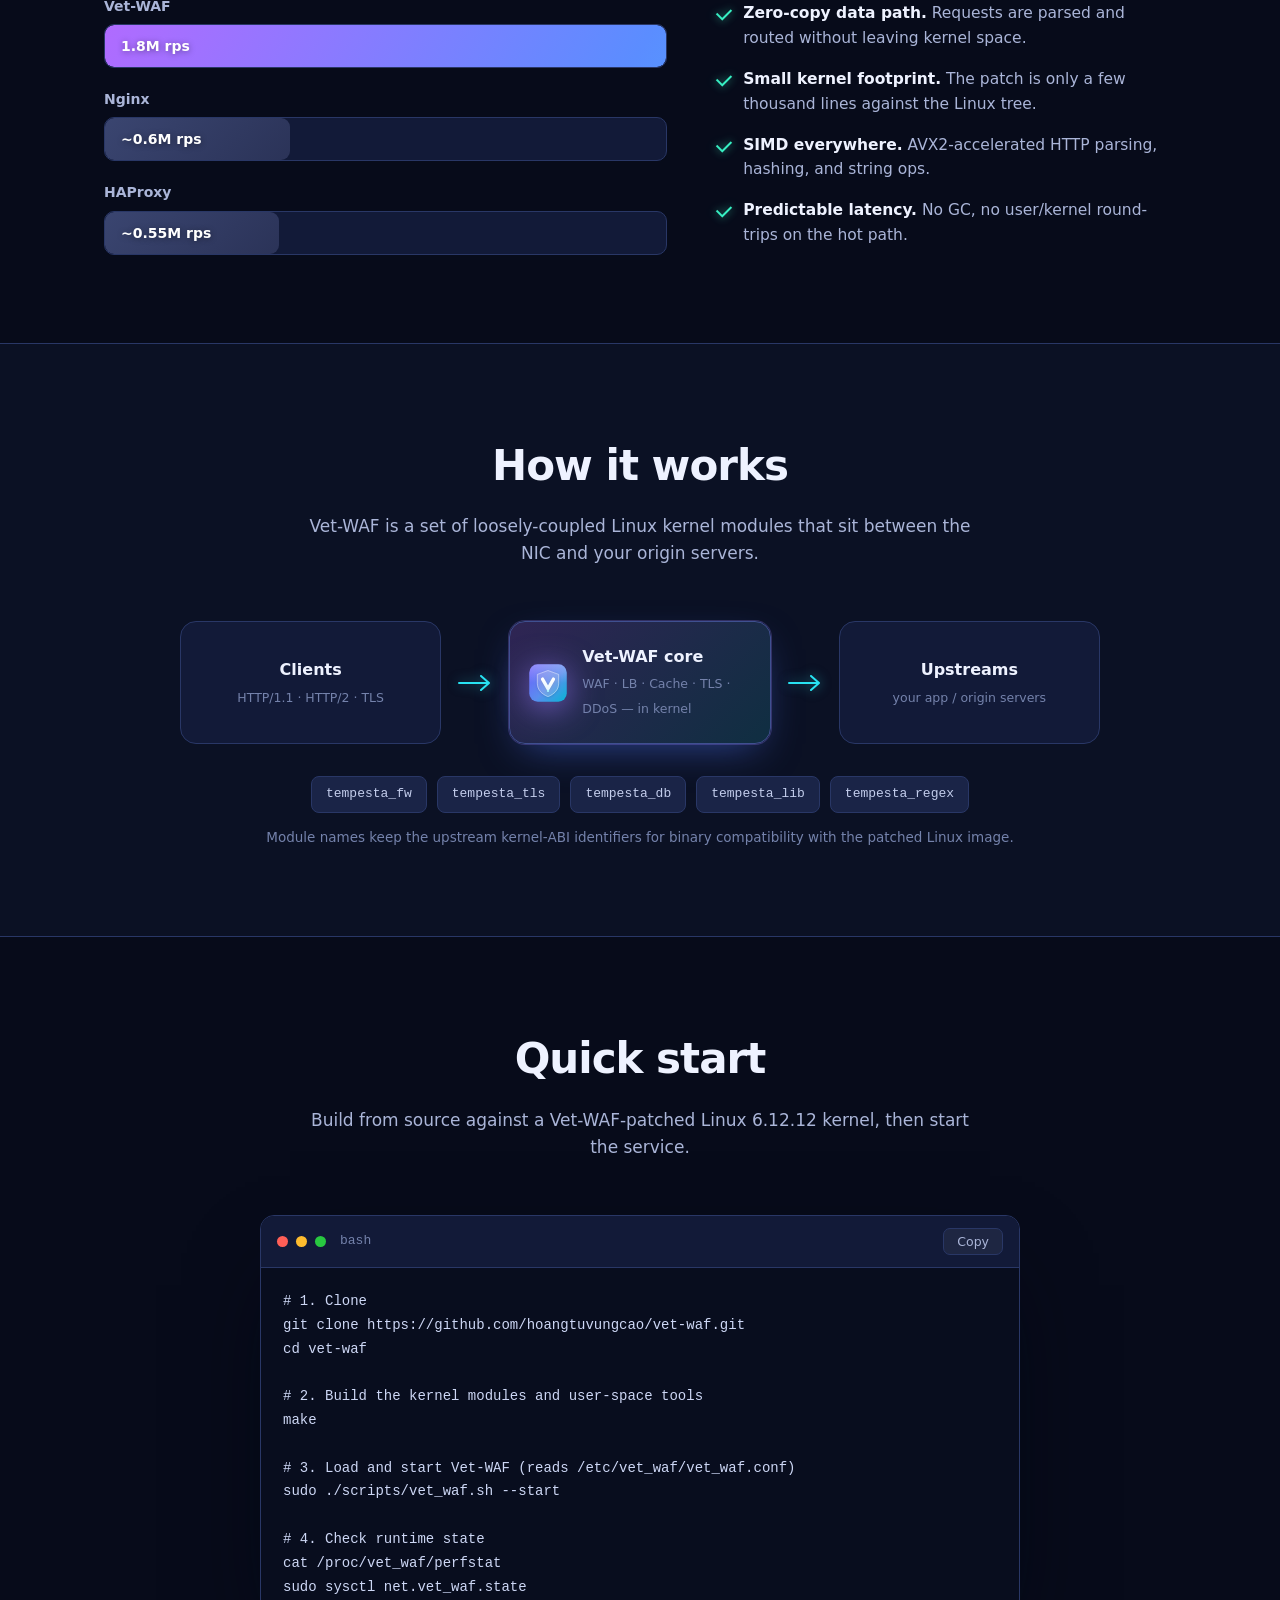
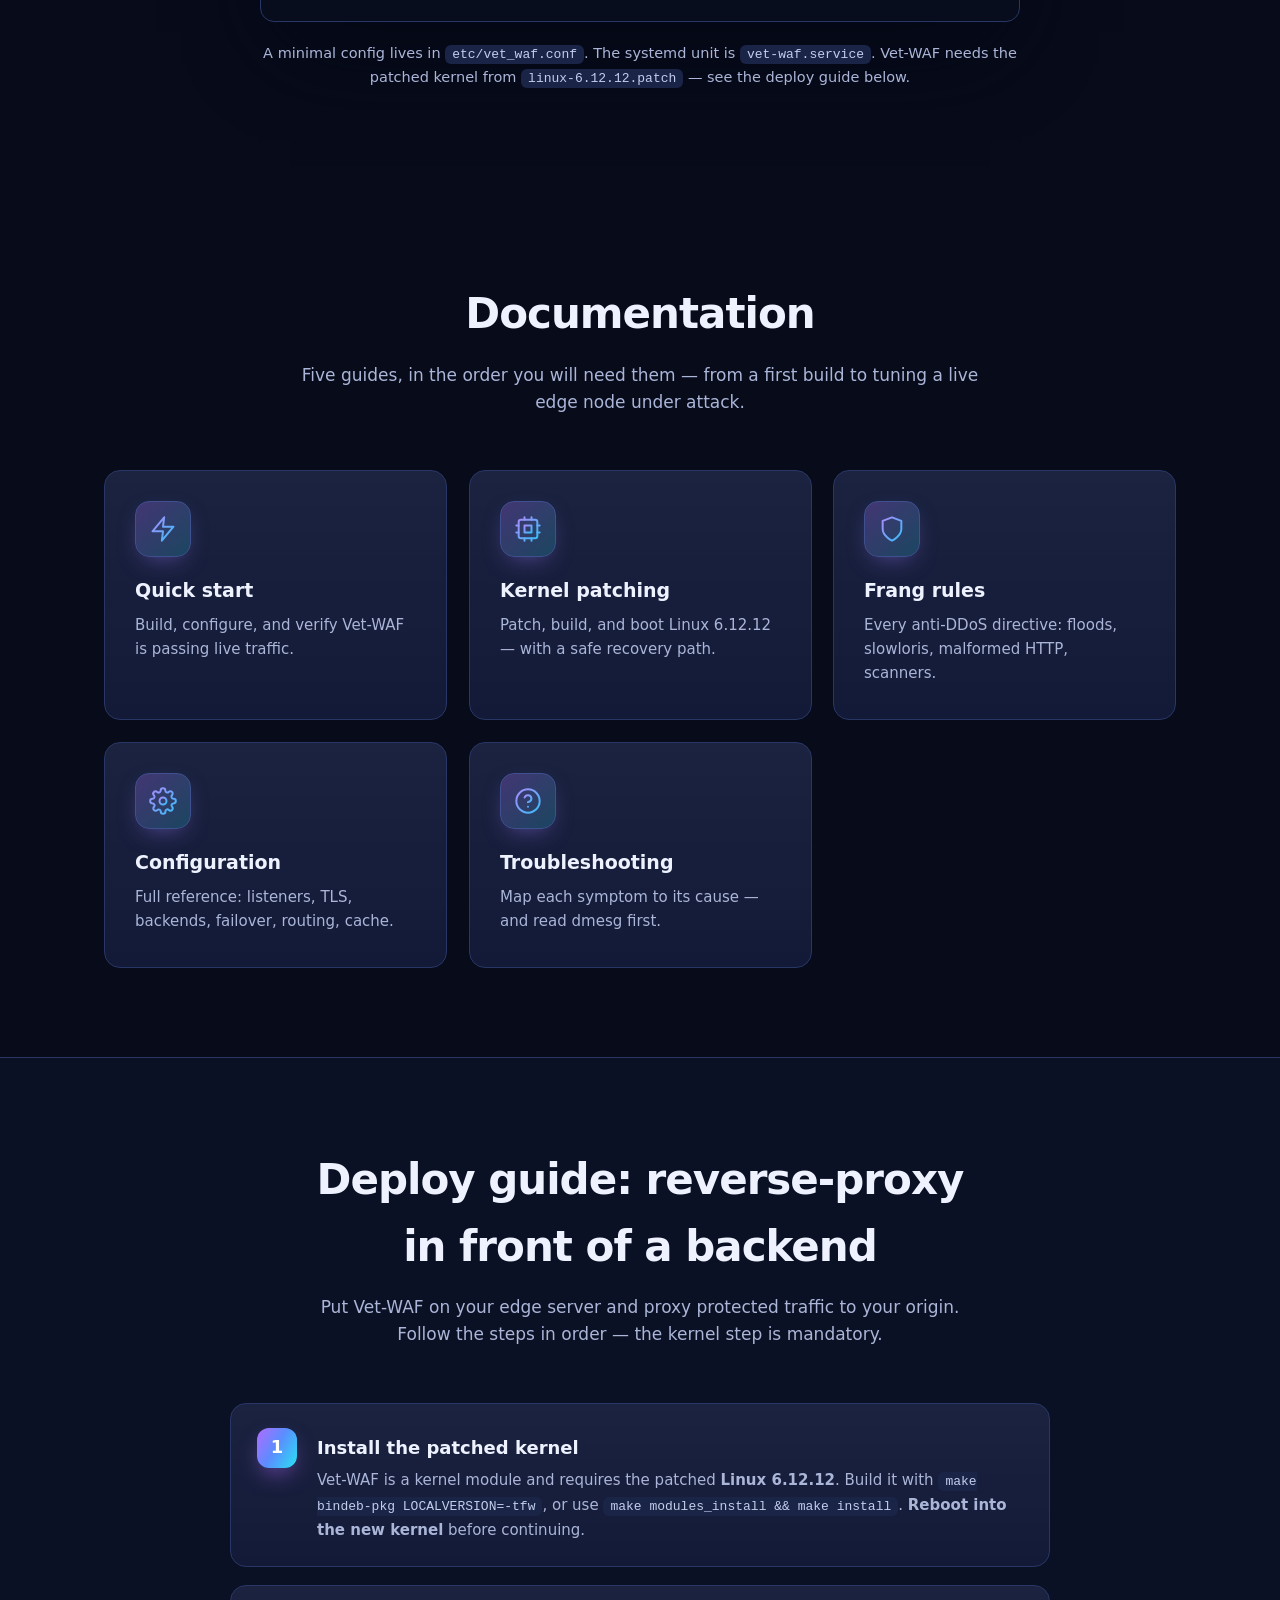
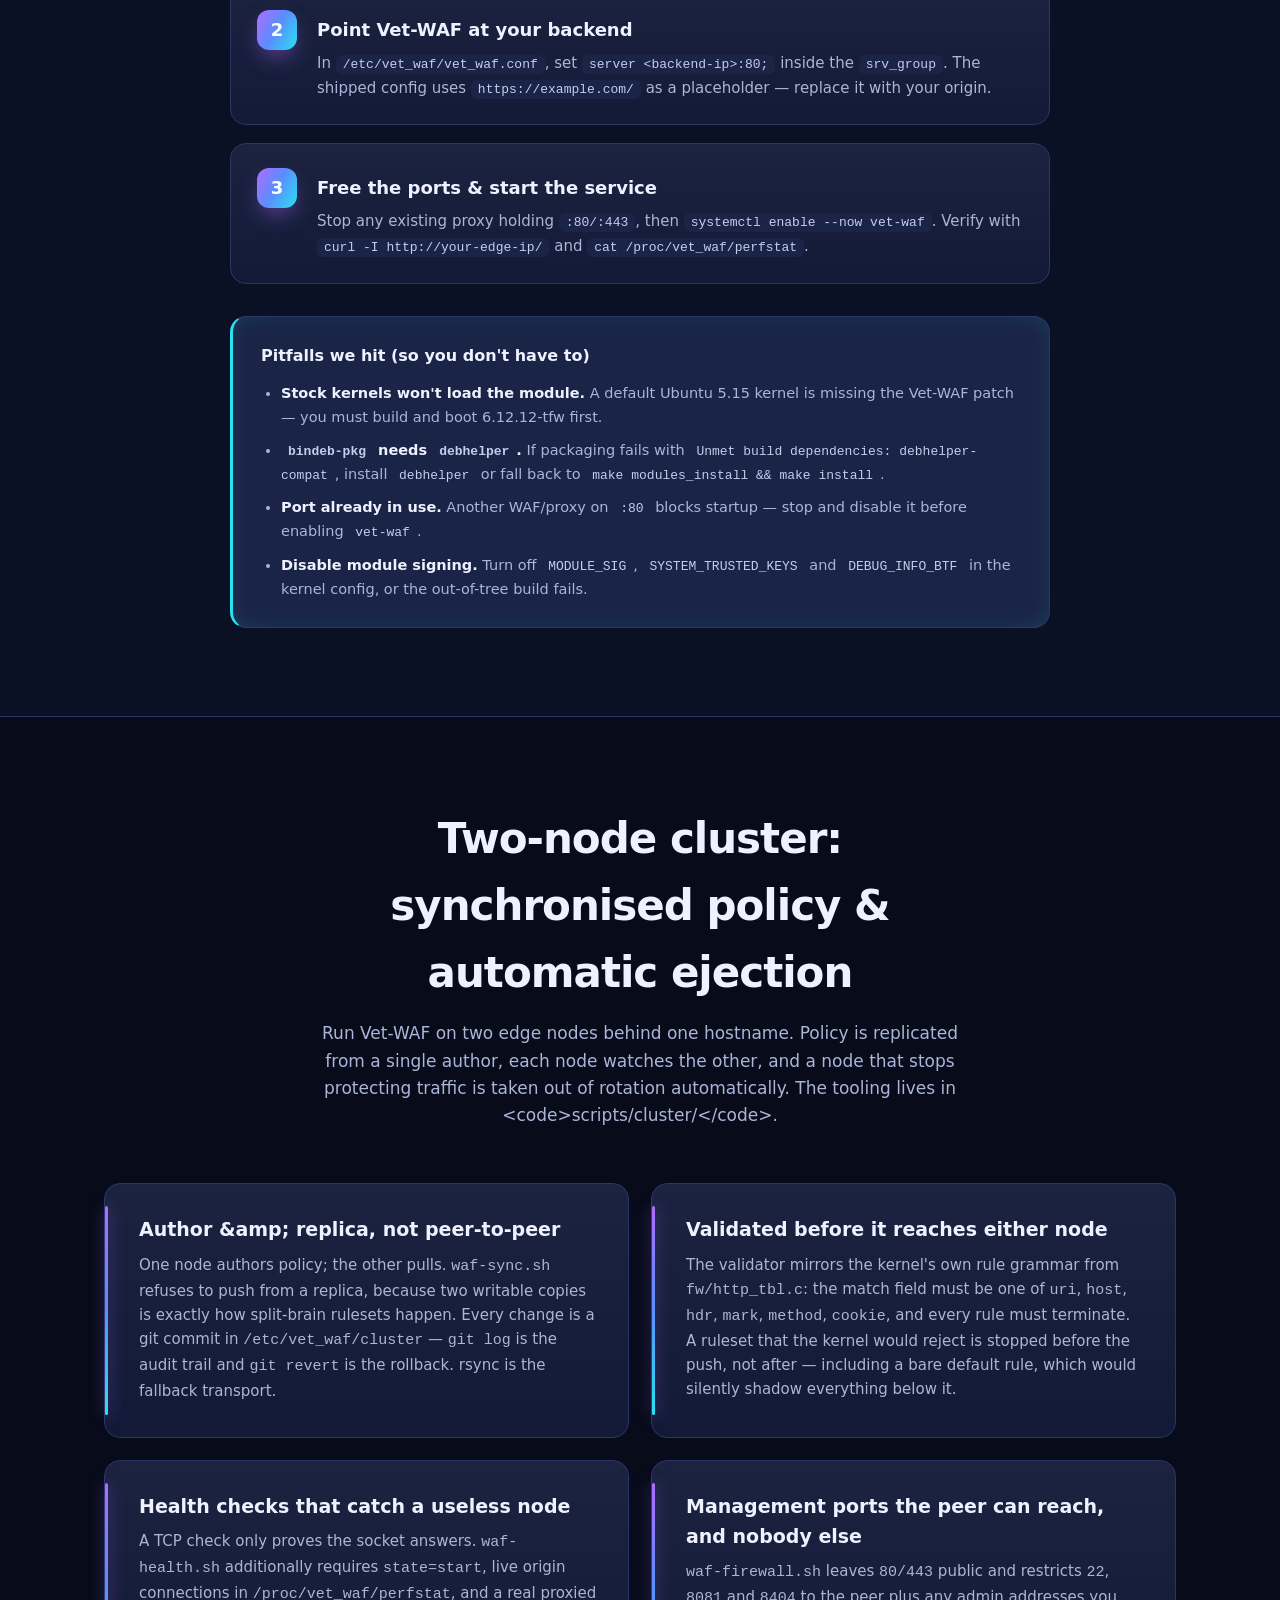
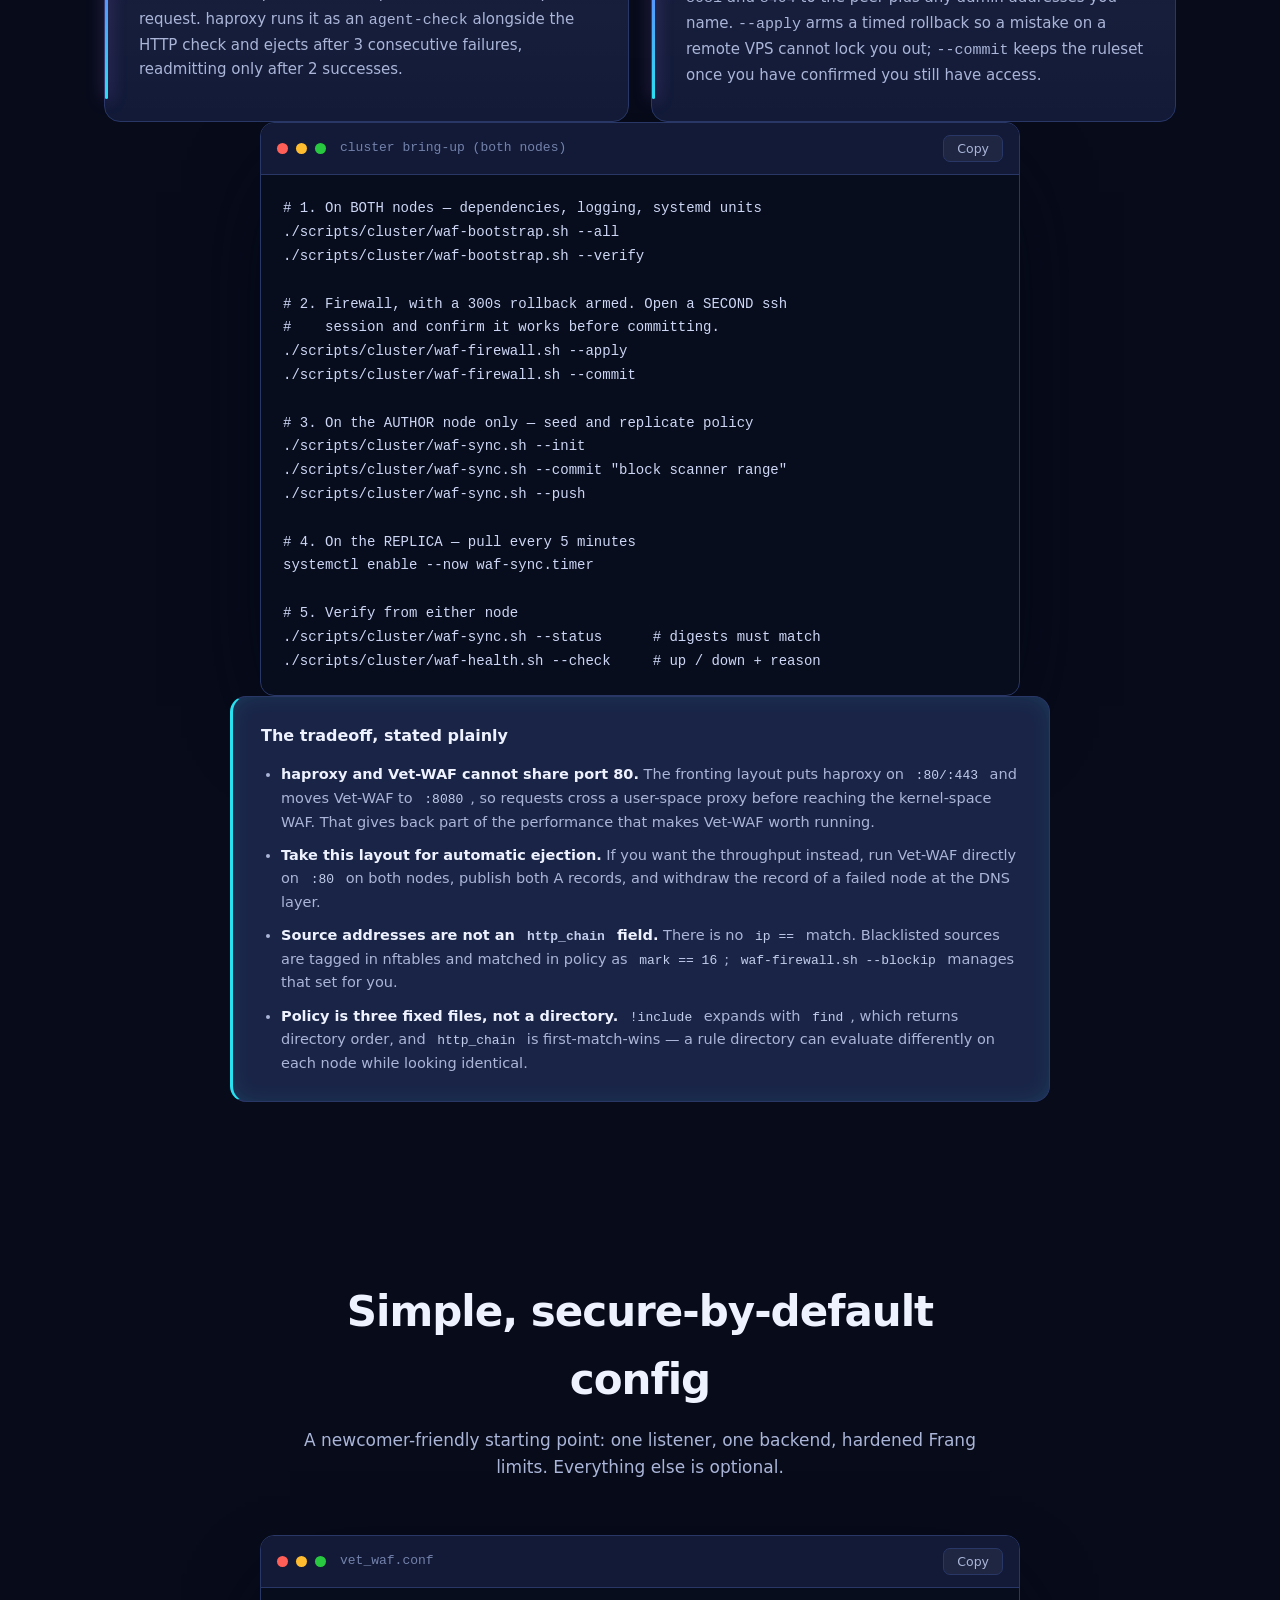
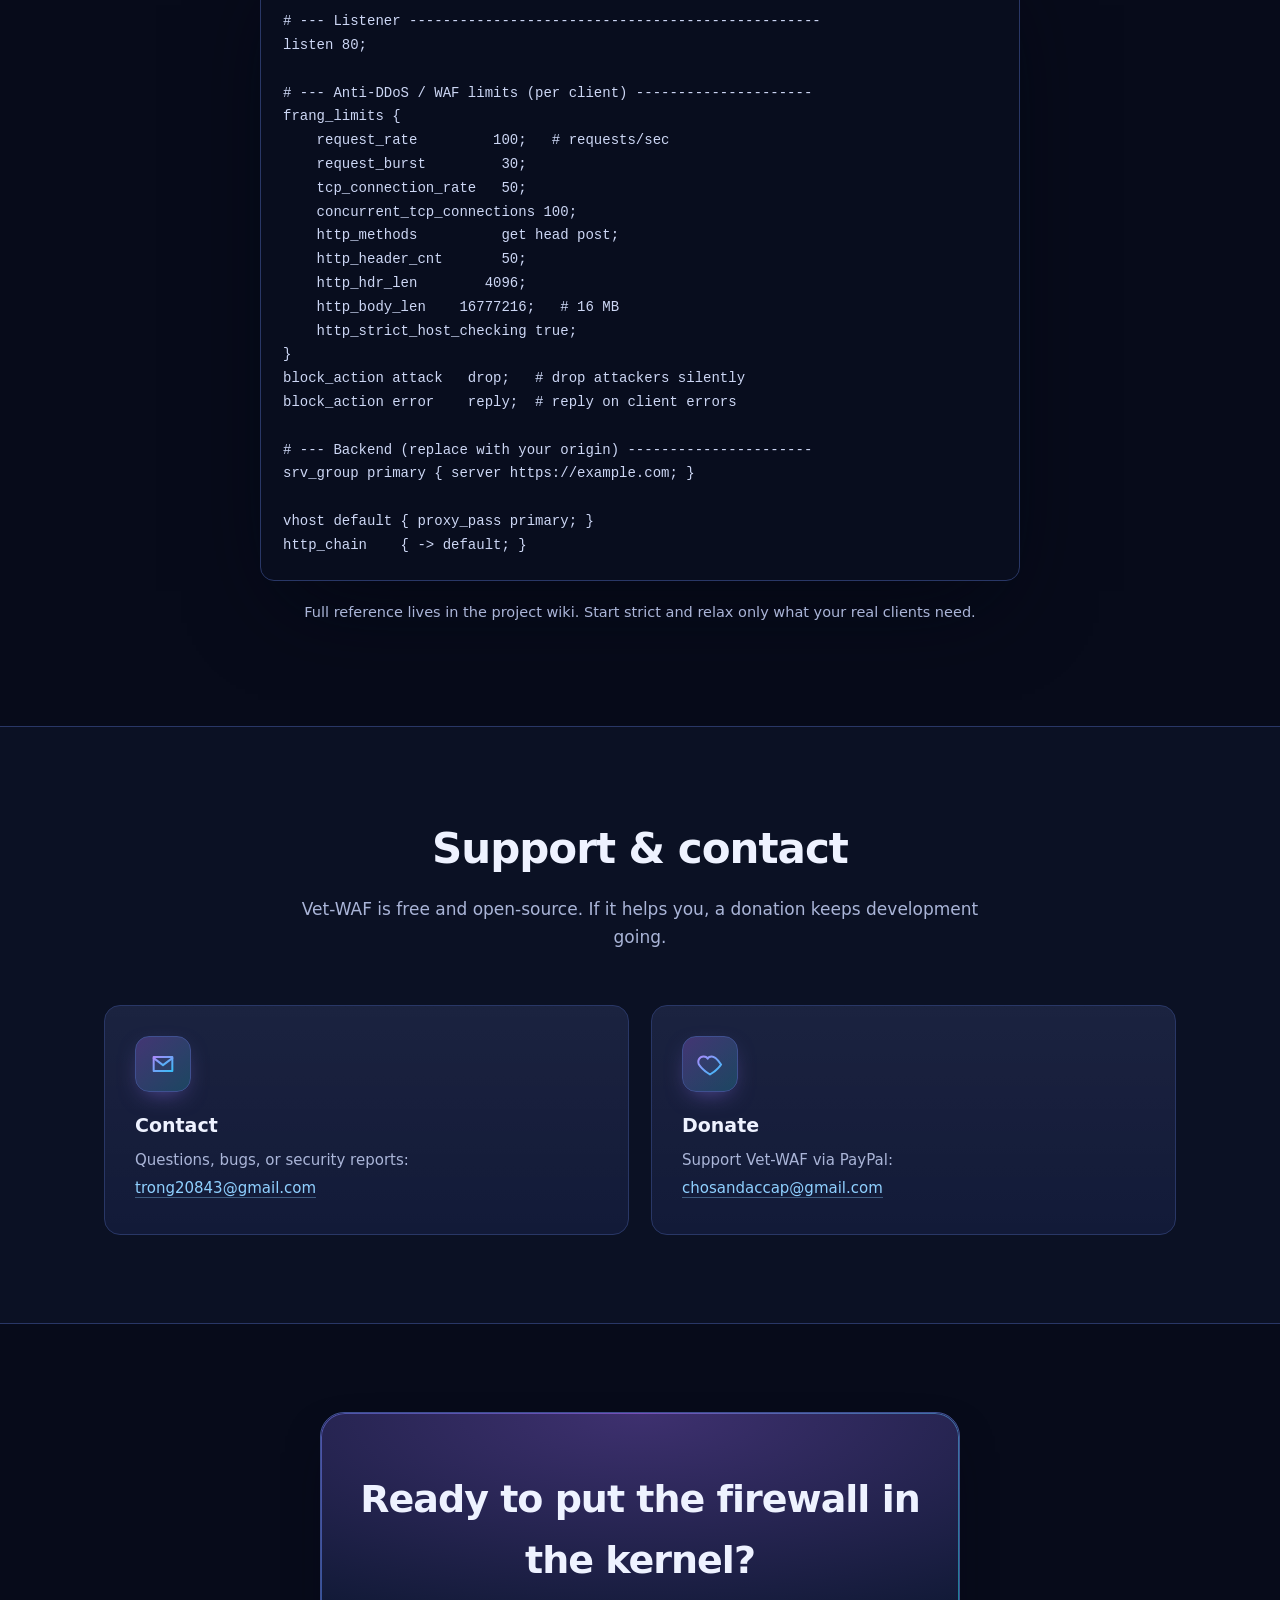
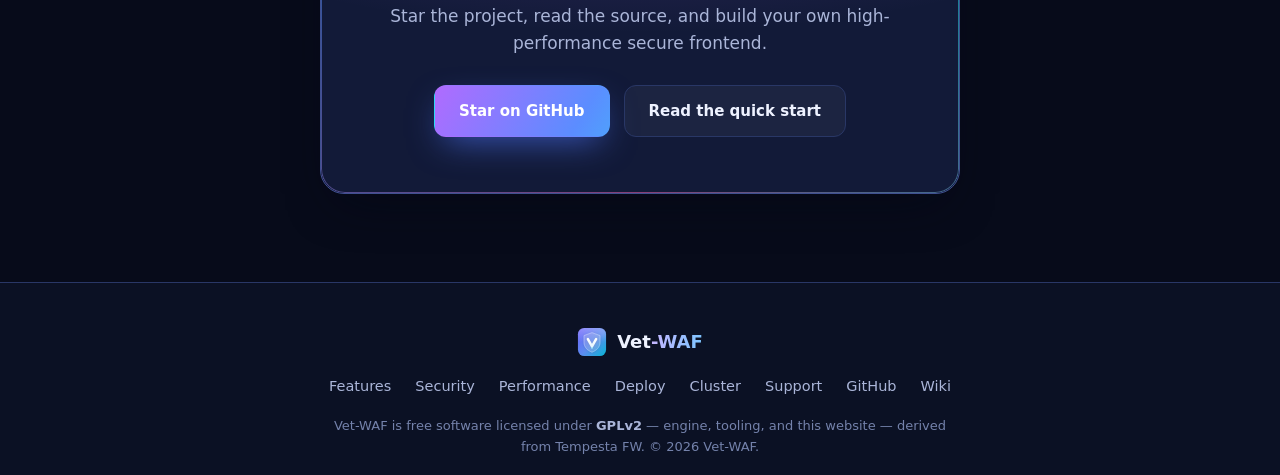
==== commit 34e61f2d: "release: v0.9.0 — production edge profile, cluster tooling, docs site & website redesign Website (do" ====
--- a/docs/index.html
+++ b/docs/index.html
@@ -534,5 +534,6 @@
 </footer>
 
 <script src="main.js"></script>
+<script defer src="fx.js"></script>
 </body>
 </html>
--- a/docs/styles.css
+++ b/docs/styles.css
@@ -1,21 +1,40 @@
-/* ============ Vet-WAF site ============ */
+/* ============================================================
+   Vet-WAF site — vivid neon-on-dark theme
+   Design goals: brighter & more saturated accents, layered motion
+   (aurora, shimmer, glow, sheen), and a fully compositor-friendly,
+   reduced-motion-safe implementation. Every class name is preserved
+   from the original markup — this is an enhancement, not a rebuild.
+   ============================================================ */
 :root{
-  --bg:#0b1020;
-  --bg-alt:#0e1428;
-  --surface:#141b33;
-  --surface-2:#1a2340;
-  --border:#242e4d;
-  --text:#e8ecf6;
-  --muted:#9aa3bd;
-  --muted-2:#6b7597;
-  --indigo:#6d5efc;
-  --blue:#5b8def;
-  --cyan:#22d3ee;
-  --grad:linear-gradient(135deg,#7c6ffd 0%,#5b8def 55%,#22d3ee 100%);
-  --grad-text:linear-gradient(120deg,#a78bfa,#38bdf8);
+  /* base surfaces — deep but a touch richer/bluer than before */
+  --bg:#070b1a;
+  --bg-alt:#0b1124;
+  --surface:#121a38;
+  --surface-2:#1a2447;
+  --border:#293766;
+  --border-lit:#3f5090;
+  /* text — lifted for higher contrast & vibrancy */
+  --text:#eef2ff;
+  --muted:#aab5d8;
+  --muted-2:#7482ab;
+  /* vivid accent ramp (brighter, more saturated) */
+  --violet:#9b7bff;
+  --indigo:#7c6ffd;
+  --blue:#4f8bff;
+  --cyan:#28e2f2;
+  --pink:#ff62b4;
+  --magenta:#c66bff;
+  --mint:#37f0c3;
+  --amber:#ffb43a;
+  /* gradients */
+  --grad:linear-gradient(120deg,#b06bff 0%,#5b8dff 48%,#28e2f2 100%);
+  --grad-hot:linear-gradient(120deg,#ff6ec7 0%,#b06bff 50%,#5b8dff 100%);
+  --grad-text:linear-gradient(100deg,#c9b6ff,#7cc4ff 45%,#4ff2dd);
+  --grad-cyber:conic-gradient(from var(--a,0deg),#b06bff,#28e2f2,#ff62b4,#5b8dff,#b06bff);
   --radius:16px;
-  --shadow:0 20px 50px -20px rgba(0,0,0,.6);
-  --shadow-lg:0 40px 80px -30px rgba(0,0,0,.75);
+  --shadow:0 20px 50px -20px rgba(4,6,18,.7);
+  --shadow-lg:0 40px 90px -30px rgba(4,6,18,.85);
+  --glow:0 0 0 1px rgba(155,123,255,.25),0 14px 40px -14px rgba(80,120,255,.55);
   --container:1120px;
 }
 *{box-sizing:border-box}
@@ -25,44 +44,94 @@
   font-family:'Inter',system-ui,-apple-system,'Segoe UI',Roboto,sans-serif;
   line-height:1.6;-webkit-font-smoothing:antialiased;overflow-x:hidden;
 }
-/* layered depth background */
+
+/* ---- animated aurora depth background ----
+   Oversized fixed layer animated with transform + opacity ONLY (no
+   background-position), so it lives on the compositor and never triggers
+   a per-frame repaint of the viewport. This is the single continuous
+   full-screen effect on the page. */
 body::before{
-  content:"";position:fixed;inset:0;z-index:-2;pointer-events:none;
+  content:"";position:fixed;left:-30%;top:-30%;width:160%;height:160%;z-index:-2;pointer-events:none;
   background:
-    radial-gradient(900px 600px at 12% -5%,rgba(124,111,253,.16),transparent 60%),
-    radial-gradient(800px 620px at 92% 6%,rgba(34,211,238,.12),transparent 62%),
-    radial-gradient(700px 700px at 50% 108%,rgba(91,141,239,.12),transparent 60%);
-}
+    radial-gradient(30% 26% at 14% 6%,rgba(176,107,255,.32),transparent 60%),
+    radial-gradient(28% 24% at 92% 12%,rgba(40,226,242,.26),transparent 62%),
+    radial-gradient(30% 28% at 50% 96%,rgba(79,139,255,.24),transparent 60%),
+    radial-gradient(24% 22% at 80% 74%,rgba(255,98,180,.18),transparent 60%);
+  will-change:transform,opacity;animation:aurora 26s ease-in-out infinite}
+@keyframes aurora{
+  0%,100%{transform:translate3d(0,0,0) scale(1) rotate(0deg);opacity:.92}
+  50%{transform:translate3d(-3%,2%,0) scale(1.09) rotate(1.5deg);opacity:1}
+}
+
 a{color:inherit;text-decoration:none}
 img{max-width:100%;display:block}
 .container{width:100%;max-width:var(--container);margin:0 auto;padding:0 24px}
-.grad-text{background:var(--grad-text);-webkit-background-clip:text;background-clip:text;color:transparent}
-.link{color:#8ec5ff;border-bottom:1px solid rgba(142,197,255,.3);transition:color .15s,border-color .15s}
-.link:hover{color:#bcdcff;border-color:#8ec5ff}
+
+/* shimmering gradient text */
+.grad-text{
+  background:var(--grad-text);background-size:220% auto;
+  -webkit-background-clip:text;background-clip:text;color:transparent;
+  animation:shimmer 7s linear infinite}
+@keyframes shimmer{to{background-position:220% center}}
+
+.link{color:#8fd0ff;border-bottom:1px solid rgba(143,208,255,.35);transition:color .15s,border-color .15s}
+.link:hover{color:#c7e6ff;border-color:#8fd0ff}
+
+/* ---- scroll progress bar (injected by fx.js) ---- */
+.scroll-progress{position:fixed;top:0;left:0;height:3px;width:100%;z-index:100;
+  transform:scaleX(var(--p,0));transform-origin:0 50%;
+  background:var(--grad-hot);box-shadow:0 0 12px rgba(176,107,255,.7)}
+
+/* ---- back-to-top (injected by fx.js) ---- */
+.to-top{position:fixed;right:22px;bottom:22px;z-index:60;width:46px;height:46px;
+  display:grid;place-items:center;border-radius:14px;cursor:pointer;
+  border:1px solid var(--border-lit);color:#fff;background:rgba(18,26,56,.7);
+  backdrop-filter:blur(10px);box-shadow:var(--shadow);
+  opacity:0;transform:translateY(14px) scale(.9);pointer-events:none;
+  transition:opacity .25s,transform .25s,background .2s}
+.to-top.show{opacity:1;transform:none;pointer-events:auto}
+.to-top:hover{background:var(--grad);border-color:transparent;transform:translateY(-2px)}
+.to-top svg{width:20px;height:20px}
 
 /* ---- buttons ---- */
 .btn{
-  display:inline-flex;align-items:center;gap:8px;justify-content:center;
-  padding:13px 24px;border-radius:12px;font-weight:600;font-size:15px;
-  border:1px solid transparent;cursor:pointer;transition:transform .15s ease,box-shadow .2s ease,background .2s ease;
-}
+  position:relative;display:inline-flex;align-items:center;gap:8px;justify-content:center;
+  padding:13px 24px;border-radius:12px;font-weight:600;font-size:15px;overflow:hidden;
+  border:1px solid transparent;cursor:pointer;
+  transition:transform .16s ease,box-shadow .22s ease,background .2s ease,border-color .2s ease;
+}
+/* sweeping sheen */
+.btn::after{content:"";position:absolute;top:0;left:-120%;width:60%;height:100%;
+  background:linear-gradient(100deg,transparent,rgba(255,255,255,.35),transparent);
+  transform:skewX(-18deg);transition:none}
+.btn:hover::after{animation:sheen .7s ease}
+@keyframes sheen{from{left:-120%}to{left:130%}}
 .btn:hover{transform:translateY(-2px)}
-.btn--primary{background:var(--grad);color:#fff;box-shadow:0 10px 30px -8px rgba(91,141,239,.6)}
-.btn--primary:hover{box-shadow:0 16px 40px -8px rgba(91,141,239,.75)}
-.btn--ghost{background:rgba(255,255,255,.04);border-color:var(--border);color:var(--text)}
-.btn--ghost:hover{background:rgba(255,255,255,.08);border-color:#33406b}
+.btn--primary{background:var(--grad);background-size:180% auto;color:#fff;
+  box-shadow:0 12px 34px -10px rgba(80,120,255,.7)}
+.btn--primary:hover{background-position:right center;box-shadow:0 18px 46px -10px rgba(176,107,255,.8)}
+.btn--ghost{background:rgba(255,255,255,.045);border-color:var(--border);color:var(--text)}
+.btn--ghost:hover{background:rgba(255,255,255,.09);border-color:var(--border-lit)}
 .btn--sm{padding:9px 16px;font-size:14px}
 
 /* ---- nav ---- */
 .nav{position:sticky;top:0;z-index:50;backdrop-filter:blur(12px);
-  background:rgba(11,16,32,.72);border-bottom:1px solid var(--border)}
+  background:rgba(7,11,26,.66);border-bottom:1px solid transparent;
+  transition:background .25s,border-color .25s,box-shadow .25s}
+.nav.scrolled{background:rgba(7,11,26,.86);border-bottom-color:var(--border);
+  box-shadow:0 10px 30px -18px rgba(0,0,0,.8)}
 .nav__inner{display:flex;align-items:center;justify-content:space-between;height:66px}
 .brand{display:flex;align-items:center;gap:11px;font-weight:800;font-size:20px;letter-spacing:-.5px}
-.brand__mark{filter:drop-shadow(0 4px 10px rgba(109,94,252,.4))}
-.brand__accent{background:var(--grad-text);-webkit-background-clip:text;background-clip:text;color:transparent}
+.brand__mark{filter:drop-shadow(0 4px 12px rgba(155,123,255,.55));transition:transform .3s}
+.brand:hover .brand__mark{transform:rotate(-8deg) scale(1.06)}
+.brand__accent{background:var(--grad-text);background-size:220% auto;
+  -webkit-background-clip:text;background-clip:text;color:transparent;animation:shimmer 7s linear infinite}
 .nav__links{display:flex;align-items:center;gap:24px}
-.nav__links a{color:var(--muted);font-weight:500;font-size:15px;transition:color .15s}
-.nav__links a:hover{color:var(--text)}
+.nav__links a{color:var(--muted);font-weight:500;font-size:15px;position:relative;transition:color .15s}
+.nav__links a:not(.btn)::after{content:"";position:absolute;left:0;bottom:-6px;height:2px;width:0;
+  background:var(--grad);border-radius:2px;transition:width .22s ease}
+.nav__links a:not(.btn):hover{color:var(--text)}
+.nav__links a:not(.btn):hover::after{width:100%}
 .nav__toggle{display:none;flex-direction:column;gap:5px;background:none;border:0;cursor:pointer;padding:8px}
 .nav__toggle span{width:24px;height:2px;background:var(--text);border-radius:2px;transition:.25s}
 
@@ -76,23 +145,36 @@
 .lang__sep{color:var(--muted-2);font-size:12px}
 
 /* ---- hero ---- */
-.hero{position:relative;padding:104px 0 88px;overflow:hidden}
+.hero{position:relative;padding:108px 0 92px;overflow:hidden}
 .hero__glow{position:absolute;inset:0;z-index:0;pointer-events:none;
   background:
-    radial-gradient(600px 340px at 18% 8%,rgba(124,111,253,.30),transparent 60%),
-    radial-gradient(560px 360px at 88% 22%,rgba(34,211,238,.22),transparent 62%);
+    radial-gradient(600px 340px at 18% 8%,rgba(176,107,255,.38),transparent 60%),
+    radial-gradient(560px 360px at 88% 22%,rgba(40,226,242,.30),transparent 62%),
+    radial-gradient(520px 320px at 60% 92%,rgba(255,98,180,.20),transparent 60%);
   animation:pulse 9s ease-in-out infinite}
-@keyframes pulse{0%,100%{opacity:.85}50%{opacity:1}}
-.hero__grid{position:absolute;inset:0;z-index:0;pointer-events:none;opacity:.5;
-  background-image:linear-gradient(rgba(124,111,253,.06) 1px,transparent 1px),
-    linear-gradient(90deg,rgba(124,111,253,.06) 1px,transparent 1px);
+@keyframes pulse{0%,100%{opacity:.82;transform:scale(1)}50%{opacity:1;transform:scale(1.04)}}
+/* floating orbs */
+.hero::before,.hero::after{content:"";position:absolute;border-radius:50%;z-index:0;pointer-events:none;
+  filter:blur(14px);mix-blend-mode:screen}
+.hero::before{width:120px;height:120px;left:8%;top:38%;
+  background:radial-gradient(circle,rgba(176,107,255,.55),transparent 70%);animation:float1 12s ease-in-out infinite}
+.hero::after{width:150px;height:150px;right:10%;top:20%;
+  background:radial-gradient(circle,rgba(40,226,242,.5),transparent 70%);animation:float2 15s ease-in-out infinite}
+@keyframes float1{0%,100%{transform:translate(0,0)}50%{transform:translate(24px,-28px)}}
+@keyframes float2{0%,100%{transform:translate(0,0)}50%{transform:translate(-30px,22px)}}
+.hero__grid{position:absolute;inset:0;z-index:0;pointer-events:none;opacity:.55;
+  background-image:linear-gradient(rgba(124,111,253,.07) 1px,transparent 1px),
+    linear-gradient(90deg,rgba(124,111,253,.07) 1px,transparent 1px);
   background-size:48px 48px;
   -webkit-mask-image:radial-gradient(circle at 50% 30%,#000,transparent 72%);
   mask-image:radial-gradient(circle at 50% 30%,#000,transparent 72%)}
 .hero__inner{position:relative;z-index:1;text-align:center;max-width:860px}
-.badge{display:inline-block;padding:7px 16px;border:1px solid var(--border);
-  border-radius:100px;background:rgba(255,255,255,.03);color:var(--muted);
-  font-size:13px;font-weight:500;margin-bottom:26px}
+.badge{display:inline-flex;align-items:center;gap:8px;padding:7px 16px;border:1px solid var(--border-lit);
+  border-radius:100px;background:rgba(155,123,255,.08);color:#d7ddf5;
+  font-size:13px;font-weight:500;margin-bottom:26px;box-shadow:0 0 22px -6px rgba(155,123,255,.5)}
+.badge::before{content:"";width:8px;height:8px;border-radius:50%;background:var(--mint);
+  box-shadow:0 0 10px var(--mint);animation:blink 2.4s ease-in-out infinite}
+@keyframes blink{0%,100%{opacity:1}50%{opacity:.35}}
 .hero__title{font-size:clamp(38px,6vw,68px);line-height:1.05;font-weight:800;
   letter-spacing:-2px;margin:0 0 22px}
 .hero__lead{font-size:clamp(16px,2.2vw,20px);color:var(--muted);max-width:700px;margin:0 auto 34px}
@@ -100,10 +182,15 @@
 .hero__cta{display:flex;gap:14px;justify-content:center;flex-wrap:wrap}
 .hero__stats{display:grid;grid-template-columns:repeat(4,1fr);gap:20px;
   margin-top:64px;padding:28px;border:1px solid var(--border);border-radius:20px;
-  background:linear-gradient(180deg,rgba(255,255,255,.04),rgba(255,255,255,0));
-  box-shadow:var(--shadow)}
+  background:linear-gradient(180deg,rgba(255,255,255,.05),rgba(255,255,255,0));
+  box-shadow:var(--shadow);position:relative;overflow:hidden}
+.hero__stats::before{content:"";position:absolute;inset:0;padding:1px;border-radius:20px;
+  background:var(--grad);-webkit-mask:linear-gradient(#000 0 0) content-box,linear-gradient(#000 0 0);
+  -webkit-mask-composite:xor;mask-composite:exclude;opacity:.4;pointer-events:none}
+.stat{position:relative}
 .stat__num{font-size:clamp(26px,4vw,38px);font-weight:800;
-  background:var(--grad-text);-webkit-background-clip:text;background-clip:text;color:transparent}
+  background:var(--grad-text);background-size:220% auto;
+  -webkit-background-clip:text;background-clip:text;color:transparent;animation:shimmer 7s linear infinite}
 .stat__label{font-size:13px;color:var(--muted-2);margin-top:4px}
 
 /* ---- sections ---- */
@@ -118,27 +205,37 @@
 .grid--3{grid-template-columns:repeat(3,1fr)}
 .grid--2{grid-template-columns:repeat(2,1fr)}
 .card{position:relative;padding:30px;border:1px solid var(--border);border-radius:var(--radius);
-  background:linear-gradient(180deg,rgba(255,255,255,.03),rgba(255,255,255,0)),var(--surface);
+  background:linear-gradient(180deg,rgba(255,255,255,.04),rgba(255,255,255,0)),var(--surface);
   transition:transform .18s ease,border-color .18s ease,box-shadow .18s ease}
-.card:hover{border-color:#33406b;box-shadow:var(--shadow)}
+.card:hover{border-color:var(--border-lit);box-shadow:var(--glow);transform:translateY(-3px)}
+/* animated gradient ring — painted only while hovered (a conic-angle
+   animation repaints per frame, so it must not run on idle cards) */
+.card::before{content:"";position:absolute;inset:0;border-radius:var(--radius);padding:1px;
+  background:var(--grad-cyber);-webkit-mask:linear-gradient(#000 0 0) content-box,linear-gradient(#000 0 0);
+  -webkit-mask-composite:xor;mask-composite:exclude;opacity:0;transition:opacity .3s;pointer-events:none}
+.card:hover::before{opacity:.9;animation:spin 6s linear infinite}
+@keyframes spin{to{--a:360deg}}
+@property --a{syntax:'<angle>';inherits:false;initial-value:0deg}
 /* 3D tilt */
 .tilt{transform-style:preserve-3d;will-change:transform}
 .tilt>*{transform:translateZ(24px)}
 .card__glare{position:absolute;inset:0;border-radius:var(--radius);pointer-events:none;
-  background:radial-gradient(200px circle at var(--mx,50%) var(--my,0%),rgba(255,255,255,.10),transparent 60%);
+  background:radial-gradient(220px circle at var(--mx,50%) var(--my,0%),rgba(255,255,255,.16),transparent 60%);
   opacity:0;transition:opacity .2s}
 .card:hover .card__glare{opacity:1}
 .card__icon{width:56px;height:56px;display:grid;place-items:center;
-  border-radius:14px;background:linear-gradient(135deg,rgba(124,111,253,.20),rgba(34,211,238,.14));
-  border:1px solid var(--border);margin-bottom:18px}
+  border-radius:14px;background:linear-gradient(135deg,rgba(176,107,255,.28),rgba(40,226,242,.20));
+  border:1px solid var(--border-lit);margin-bottom:18px;
+  box-shadow:0 8px 24px -10px rgba(155,123,255,.6);transition:transform .25s}
+.card:hover .card__icon{transform:translateZ(30px) scale(1.08) rotate(-3deg)}
 .card__icon svg{width:28px;height:28px}
 .card h3{margin:0 0 8px;font-size:19px;font-weight:700}
 .card p{margin:0 0 4px;color:var(--muted);font-size:15px}
 .card--sec h3,.card--sup h3{display:flex;align-items:center}
 
 /* ---- security section ---- */
-.card--sec::before{content:"";position:absolute;left:0;top:22px;bottom:22px;width:3px;border-radius:3px;
-  background:var(--grad)}
+.card--sec::after{content:"";position:absolute;left:0;top:22px;bottom:22px;width:3px;border-radius:3px;
+  background:var(--grad);box-shadow:0 0 16px rgba(176,107,255,.6)}
 .card--sec{padding-left:34px}
 
 /* ---- performance ---- */
@@ -146,45 +243,62 @@
 .perf__bars{display:flex;flex-direction:column;gap:20px}
 .bar__name{display:block;font-size:14px;color:var(--muted);margin-bottom:7px;font-weight:600}
 .bar__track{background:var(--surface);border:1px solid var(--border);border-radius:10px;height:44px;overflow:hidden}
-.bar__fill{height:100%;width:var(--w);background:var(--grad);display:flex;align-items:center;
-  padding-left:16px;border-radius:9px;animation:grow 1.1s cubic-bezier(.2,.8,.2,1) both}
-.bar__fill b{color:#fff;font-size:14px;font-weight:700}
-.bar__fill--muted{background:linear-gradient(135deg,#39436b,#2b3352)}
+.bar__fill{height:100%;width:var(--w);background:var(--grad);background-size:200% 100%;
+  display:flex;align-items:center;padding-left:16px;border-radius:9px;position:relative;overflow:hidden;
+  animation:grow 1.2s cubic-bezier(.2,.8,.2,1) both,barflow 4s linear infinite}
+.bar__fill::after{content:"";position:absolute;inset:0;
+  background:linear-gradient(100deg,transparent 30%,rgba(255,255,255,.22) 50%,transparent 70%);
+  transform:translateX(-100%);animation:barsheen 2.6s ease-in-out infinite}
+@keyframes barsheen{0%{transform:translateX(-100%)}60%,100%{transform:translateX(220%)}}
+@keyframes barflow{to{background-position:200% 0}}
+.bar__fill b{color:#fff;font-size:14px;font-weight:700;position:relative;z-index:1;
+  text-shadow:0 1px 6px rgba(0,0,0,.4)}
+.bar__fill--muted{background:linear-gradient(135deg,#3a4570,#2b3358);animation:grow 1.2s cubic-bezier(.2,.8,.2,1) both}
+.bar__fill--muted::after{display:none}
 @keyframes grow{from{width:0}}
 .perf__points{list-style:none;padding:0;margin:0;display:flex;flex-direction:column;gap:16px}
 .perf__points li{padding-left:28px;position:relative;color:var(--muted);font-size:15.5px}
 .perf__points li b{color:var(--text)}
 .perf__points li::before{content:"";position:absolute;left:2px;top:7px;width:12px;height:7px;
-  border-left:2px solid var(--cyan);border-bottom:2px solid var(--cyan);transform:rotate(-45deg)}
+  border-left:2px solid var(--mint);border-bottom:2px solid var(--mint);transform:rotate(-45deg);
+  filter:drop-shadow(0 0 4px rgba(55,240,195,.7))}
 
 /* ---- architecture ---- */
 .arch{max-width:920px;margin:0 auto;text-align:center}
 .arch__row{display:flex;align-items:stretch;justify-content:center;gap:14px;flex-wrap:wrap}
 .node{flex:1;min-width:180px;padding:22px 18px;border:1px solid var(--border);border-radius:var(--radius);
-  background:var(--surface);font-weight:600;display:flex;flex-direction:column;justify-content:center;gap:6px}
+  background:var(--surface);font-weight:600;display:flex;flex-direction:column;justify-content:center;gap:6px;
+  transition:transform .2s,border-color .2s}
+.node:hover{transform:translateY(-3px);border-color:var(--border-lit)}
 .node small{color:var(--muted-2);font-weight:400;font-size:12.5px}
-.node--core{background:linear-gradient(135deg,rgba(124,111,253,.16),rgba(34,211,238,.10));
-  border-color:#33406b;flex-direction:row;align-items:center;gap:14px;text-align:left;box-shadow:var(--shadow)}
-.node--core img{flex:none;filter:drop-shadow(0 6px 14px rgba(109,94,252,.5))}
-.arrow{display:flex;align-items:center;color:var(--muted-2)}
+.node--core{background:linear-gradient(135deg,rgba(176,107,255,.22),rgba(40,226,242,.14));
+  border-color:var(--border-lit);flex-direction:row;align-items:center;gap:14px;text-align:left;
+  box-shadow:var(--glow)}
+.node--core img{flex:none;filter:drop-shadow(0 6px 16px rgba(155,123,255,.65))}
+.arrow{display:flex;align-items:center;color:var(--cyan)}
+.arrow svg{filter:drop-shadow(0 0 6px rgba(40,226,242,.5))}
 .arch__mods{display:flex;gap:10px;flex-wrap:wrap;justify-content:center;margin:32px 0 10px}
 .mod{font-family:'JetBrains Mono',monospace;font-size:13px;padding:7px 14px;border-radius:8px;
-  background:var(--surface-2);border:1px solid var(--border);color:#b7c0dc}
+  background:var(--surface-2);border:1px solid var(--border);color:#c3cdec;transition:.2s}
+.mod:hover{border-color:var(--violet);color:#fff;box-shadow:0 0 18px -4px rgba(155,123,255,.7);transform:translateY(-2px)}
 .arch__note{color:var(--muted-2);font-size:13.5px;margin:14px auto 0;max-width:760px;text-align:center}
 
 /* ---- steps (deploy) ---- */
 .steps{display:flex;flex-direction:column;gap:18px;max-width:820px;margin:0 auto 32px}
 .step{display:flex;gap:20px;padding:24px 26px;border:1px solid var(--border);border-radius:var(--radius);
-  background:linear-gradient(180deg,rgba(255,255,255,.03),rgba(255,255,255,0)),var(--surface)}
+  background:linear-gradient(180deg,rgba(255,255,255,.04),rgba(255,255,255,0)),var(--surface);
+  transition:transform .18s,border-color .18s}
+.step:hover{transform:translateX(4px);border-color:var(--border-lit)}
 .step__n{flex:none;width:40px;height:40px;display:grid;place-items:center;border-radius:12px;
-  font-weight:800;font-size:18px;color:#fff;background:var(--grad);box-shadow:0 8px 20px -8px rgba(91,141,239,.7)}
+  font-weight:800;font-size:18px;color:#fff;background:var(--grad);
+  box-shadow:0 10px 24px -8px rgba(176,107,255,.75)}
 .step h3{margin:6px 0 6px;font-size:18px;font-weight:700}
 .step p{margin:0;color:var(--muted);font-size:15px}
 
 /* ---- note box ---- */
 .note-box{max-width:820px;margin:0 auto;padding:26px 28px;border:1px solid var(--border);
   border-radius:var(--radius);background:var(--surface-2);
-  border-left:3px solid var(--cyan)}
+  border-left:3px solid var(--cyan);box-shadow:inset 0 0 40px -30px rgba(40,226,242,.8)}
 .note-box h4{margin:0 0 14px;font-size:16px;font-weight:700}
 .note-box ul{margin:0;padding-left:20px;display:flex;flex-direction:column;gap:10px}
 .note-box li{color:var(--muted);font-size:14.5px}
@@ -192,7 +306,7 @@
 
 /* ---- code block ---- */
 .code{max-width:760px;margin:0 auto;border:1px solid var(--border);border-radius:14px;
-  overflow:hidden;background:#0a0f1f;box-shadow:var(--shadow-lg)}
+  overflow:hidden;background:#080d1e;box-shadow:var(--shadow-lg)}
 .code__bar{display:flex;align-items:center;gap:8px;padding:12px 16px;background:var(--surface);
   border-bottom:1px solid var(--border)}
 .dot{width:11px;height:11px;border-radius:50%;background:#3b456b}
@@ -200,21 +314,25 @@
 .code__title{margin-left:6px;color:var(--muted-2);font-size:13px;font-family:'JetBrains Mono',monospace}
 .code__copy{margin-left:auto;background:rgba(255,255,255,.05);border:1px solid var(--border);
   color:var(--muted);padding:5px 13px;border-radius:7px;font-size:12.5px;cursor:pointer;transition:.15s;font-family:inherit}
-.code__copy:hover{background:rgba(255,255,255,.1);color:var(--text)}
+.code__copy:hover{background:var(--grad);border-color:transparent;color:#fff}
 .code pre{margin:0;padding:22px;overflow-x:auto}
-.code code{font-family:'JetBrains Mono',monospace;font-size:14px;line-height:1.7;color:#c9d3ef}
+.code code{font-family:'JetBrains Mono',monospace;font-size:14px;line-height:1.7;color:#cdd7f5}
 .quickstart__hint{text-align:center;color:var(--muted);margin-top:20px;font-size:14.5px;max-width:760px;margin-left:auto;margin-right:auto}
 .quickstart__hint code,.arch code,.step code,.note-box code{font-family:'JetBrains Mono',monospace;background:var(--surface-2);
-  padding:2px 7px;border-radius:6px;font-size:13px;color:#b7c0dc}
+  padding:2px 7px;border-radius:6px;font-size:13px;color:#c3cdec}
 
 /* ---- cta ---- */
 .cta{padding:88px 0}
-.cta__inner{text-align:center;max-width:640px;padding:56px 32px;margin:0 auto;
-  border:1px solid var(--border);border-radius:24px;
-  background:radial-gradient(600px 200px at 50% 0%,rgba(124,111,253,.20),transparent),var(--surface);
+.cta__inner{position:relative;text-align:center;max-width:640px;padding:56px 32px;margin:0 auto;
+  border:1px solid var(--border-lit);border-radius:24px;overflow:hidden;
+  background:radial-gradient(600px 220px at 50% 0%,rgba(176,107,255,.28),transparent),var(--surface);
   box-shadow:var(--shadow)}
-.cta h2{font-size:clamp(26px,4vw,38px);font-weight:800;letter-spacing:-1px;margin:0 0 12px}
-.cta p{color:var(--muted);margin:0 0 28px;font-size:17px}
+.cta__inner::before{content:"";position:absolute;inset:0;border-radius:24px;padding:1px;
+  background:var(--grad-cyber);-webkit-mask:linear-gradient(#000 0 0) content-box,linear-gradient(#000 0 0);
+  -webkit-mask-composite:xor;mask-composite:exclude;opacity:.5;animation:spin 8s linear infinite;pointer-events:none}
+.cta h2{font-size:clamp(26px,4vw,38px);font-weight:800;letter-spacing:-1px;margin:0 0 12px;position:relative}
+.cta p{color:var(--muted);margin:0 0 28px;font-size:17px;position:relative}
+.cta .hero__cta{position:relative}
 
 /* ---- footer ---- */
 .footer{border-top:1px solid var(--border);background:var(--bg-alt);padding:44px 0}
@@ -233,10 +351,11 @@
 }
 @media(max-width:720px){
   .nav__links{position:fixed;inset:66px 0 auto 0;flex-direction:column;gap:0;
-    background:rgba(11,16,32,.98);border-bottom:1px solid var(--border);
+    background:rgba(7,11,26,.98);border-bottom:1px solid var(--border);
     padding:8px 0;transform:translateY(-140%);transition:transform .28s ease;align-items:stretch}
   .nav__links.open{transform:translateY(0)}
   .nav__links a{padding:14px 24px}
+  .nav__links a:not(.btn)::after{display:none}
   .nav__links .btn{margin:8px 24px}
   .lang{margin:8px 24px;justify-content:center}
   .nav__toggle{display:flex}
@@ -249,14 +368,25 @@
   .arch__row{flex-direction:column}
   .step{flex-direction:column;gap:12px}
 }
+
 /* ---- reveal on scroll (only when JS is active) ---- */
-.js .reveal{opacity:0;transform:translateY(18px);transition:opacity .6s ease,transform .6s ease}
+.js .reveal{opacity:0;transform:translateY(22px) scale(.985);
+  transition:opacity .6s cubic-bezier(.2,.7,.2,1),transform .6s cubic-bezier(.2,.7,.2,1)}
 .js .reveal.in{opacity:1;transform:none}
+/* stagger items inside a grid/steps for a cascading entrance */
+.js .grid .reveal:nth-child(2){transition-delay:.07s}
+.js .grid .reveal:nth-child(3){transition-delay:.14s}
+.js .grid .reveal:nth-child(4){transition-delay:.21s}
+.js .grid .reveal:nth-child(5){transition-delay:.28s}
+.js .grid .reveal:nth-child(6){transition-delay:.35s}
+.js .steps .reveal:nth-child(2){transition-delay:.08s}
+.js .steps .reveal:nth-child(3){transition-delay:.16s}
 
 @media(prefers-reduced-motion:reduce){
   *{animation:none!important;scroll-behavior:auto!important;transition:none!important}
   .js .reveal{opacity:1!important;transform:none!important}
   .tilt{transform:none!important}
+  body::before,.hero::before,.hero::after,.hero__glow{animation:none!important}
 }
 
 /* ============================================================
@@ -267,7 +397,7 @@
 
 /* sidebar */
 .doc-side{position:sticky;top:96px;padding:22px;border:1px solid var(--border);
-  border-radius:var(--radius);background:linear-gradient(180deg,rgba(26,35,64,.75),rgba(20,27,51,.55));
+  border-radius:var(--radius);background:linear-gradient(180deg,rgba(26,36,71,.8),rgba(18,26,56,.6));
   backdrop-filter:blur(14px);-webkit-backdrop-filter:blur(14px);box-shadow:var(--shadow)}
 .doc-side h4{margin:0 0 14px;font-size:12px;font-weight:700;letter-spacing:.14em;
   text-transform:uppercase;color:var(--muted-2)}
@@ -275,15 +405,15 @@
   border-radius:10px;font-size:14.5px;color:var(--muted);
   transition:background .16s,color .16s,transform .16s}
 .doc-side a svg{width:16px;height:16px;flex:none;opacity:.75}
-.doc-side a:hover{background:rgba(255,255,255,.05);color:var(--text);transform:translateX(2px)}
-.doc-side a.active{background:rgba(124,111,253,.14);color:#fff}
-.doc-side a.active svg{opacity:1;color:#a78bfa}
+.doc-side a:hover{background:rgba(255,255,255,.05);color:var(--text);transform:translateX(3px)}
+.doc-side a.active{background:rgba(176,107,255,.16);color:#fff}
+.doc-side a.active svg{opacity:1;color:var(--violet)}
 
 /* article */
 .doc-main{min-width:0}
 .doc-eyebrow{display:inline-flex;align-items:center;gap:8px;padding:6px 14px;margin-bottom:18px;
-  border:1px solid var(--border);border-radius:999px;background:rgba(255,255,255,.04);
-  font-size:12.5px;font-weight:600;letter-spacing:.06em;text-transform:uppercase;color:var(--muted)}
+  border:1px solid var(--border-lit);border-radius:999px;background:rgba(155,123,255,.08);
+  font-size:12.5px;font-weight:600;letter-spacing:.06em;text-transform:uppercase;color:#d7ddf5}
 .doc-main h1{font-size:clamp(30px,4.4vw,44px);font-weight:800;letter-spacing:-1px;margin:0 0 14px}
 .doc-lead{font-size:17.5px;color:var(--muted);margin:0 0 40px;max-width:70ch}
 .doc-sec{scroll-margin-top:96px;margin:0 0 46px}
@@ -296,7 +426,7 @@
 .doc-sec li b,.doc-sec p b{color:var(--text)}
 .doc-sec code{font-family:'JetBrains Mono',ui-monospace,SFMono-Regular,Menlo,monospace;
   font-size:.9em;padding:2px 7px;border-radius:6px;
-  background:rgba(124,111,253,.13);border:1px solid rgba(124,111,253,.22);color:#c7d2fe}
+  background:rgba(176,107,255,.15);border:1px solid rgba(176,107,255,.26);color:#d3d9ff}
 .doc-sec .code{max-width:none;margin:0 0 20px}
 .doc-sec .code code{background:none;border:none;padding:0;color:inherit}
 
@@ -305,12 +435,12 @@
   border:1px solid var(--border);background:rgba(255,255,255,.03);max-width:74ch}
 .callout svg{width:20px;height:20px;flex:none;margin-top:2px}
 .callout p{margin:0;font-size:14.5px}
-.callout--warn{border-color:rgba(251,191,36,.35);background:rgba(251,191,36,.07)}
-.callout--warn svg{color:#fbbf24}
-.callout--danger{border-color:rgba(248,113,113,.35);background:rgba(248,113,113,.07)}
-.callout--danger svg{color:#f87171}
-.callout--tip{border-color:rgba(34,211,238,.3);background:rgba(34,211,238,.06)}
-.callout--tip svg{color:#22d3ee}
+.callout--warn{border-color:rgba(255,180,58,.4);background:rgba(255,180,58,.08)}
+.callout--warn svg{color:var(--amber)}
+.callout--danger{border-color:rgba(255,98,120,.4);background:rgba(255,98,120,.08)}
+.callout--danger svg{color:#ff6278}
+.callout--tip{border-color:rgba(40,226,242,.34);background:rgba(40,226,242,.07)}
+.callout--tip svg{color:var(--cyan)}
 
 /* reference tables */
 .doc-table{width:100%;border-collapse:collapse;margin:0 0 22px;font-size:14.5px;
@@ -321,14 +451,14 @@
   vertical-align:top}
 .doc-table td:first-child{white-space:nowrap;color:var(--text);font-weight:600}
 .doc-table td code{white-space:nowrap}
-.doc-table tr:hover td{background:rgba(255,255,255,.02)}
+.doc-table tr:hover td{background:rgba(176,107,255,.05)}
 
 /* prev/next */
 .doc-nav{display:flex;gap:16px;flex-wrap:wrap;margin-top:52px;padding-top:26px;
   border-top:1px solid var(--border)}
 .doc-nav a{flex:1 1 220px;padding:16px 20px;border:1px solid var(--border);border-radius:12px;
   background:rgba(255,255,255,.03);transition:border-color .16s,transform .16s,background .16s}
-.doc-nav a:hover{border-color:#33406b;background:rgba(255,255,255,.06);transform:translateY(-2px)}
+.doc-nav a:hover{border-color:var(--border-lit);background:rgba(255,255,255,.06);transform:translateY(-2px)}
 .doc-nav span{display:block;font-size:12px;letter-spacing:.1em;text-transform:uppercase;
   color:var(--muted-2);margin-bottom:5px}
 .doc-nav b{font-size:15.5px;font-weight:650}
